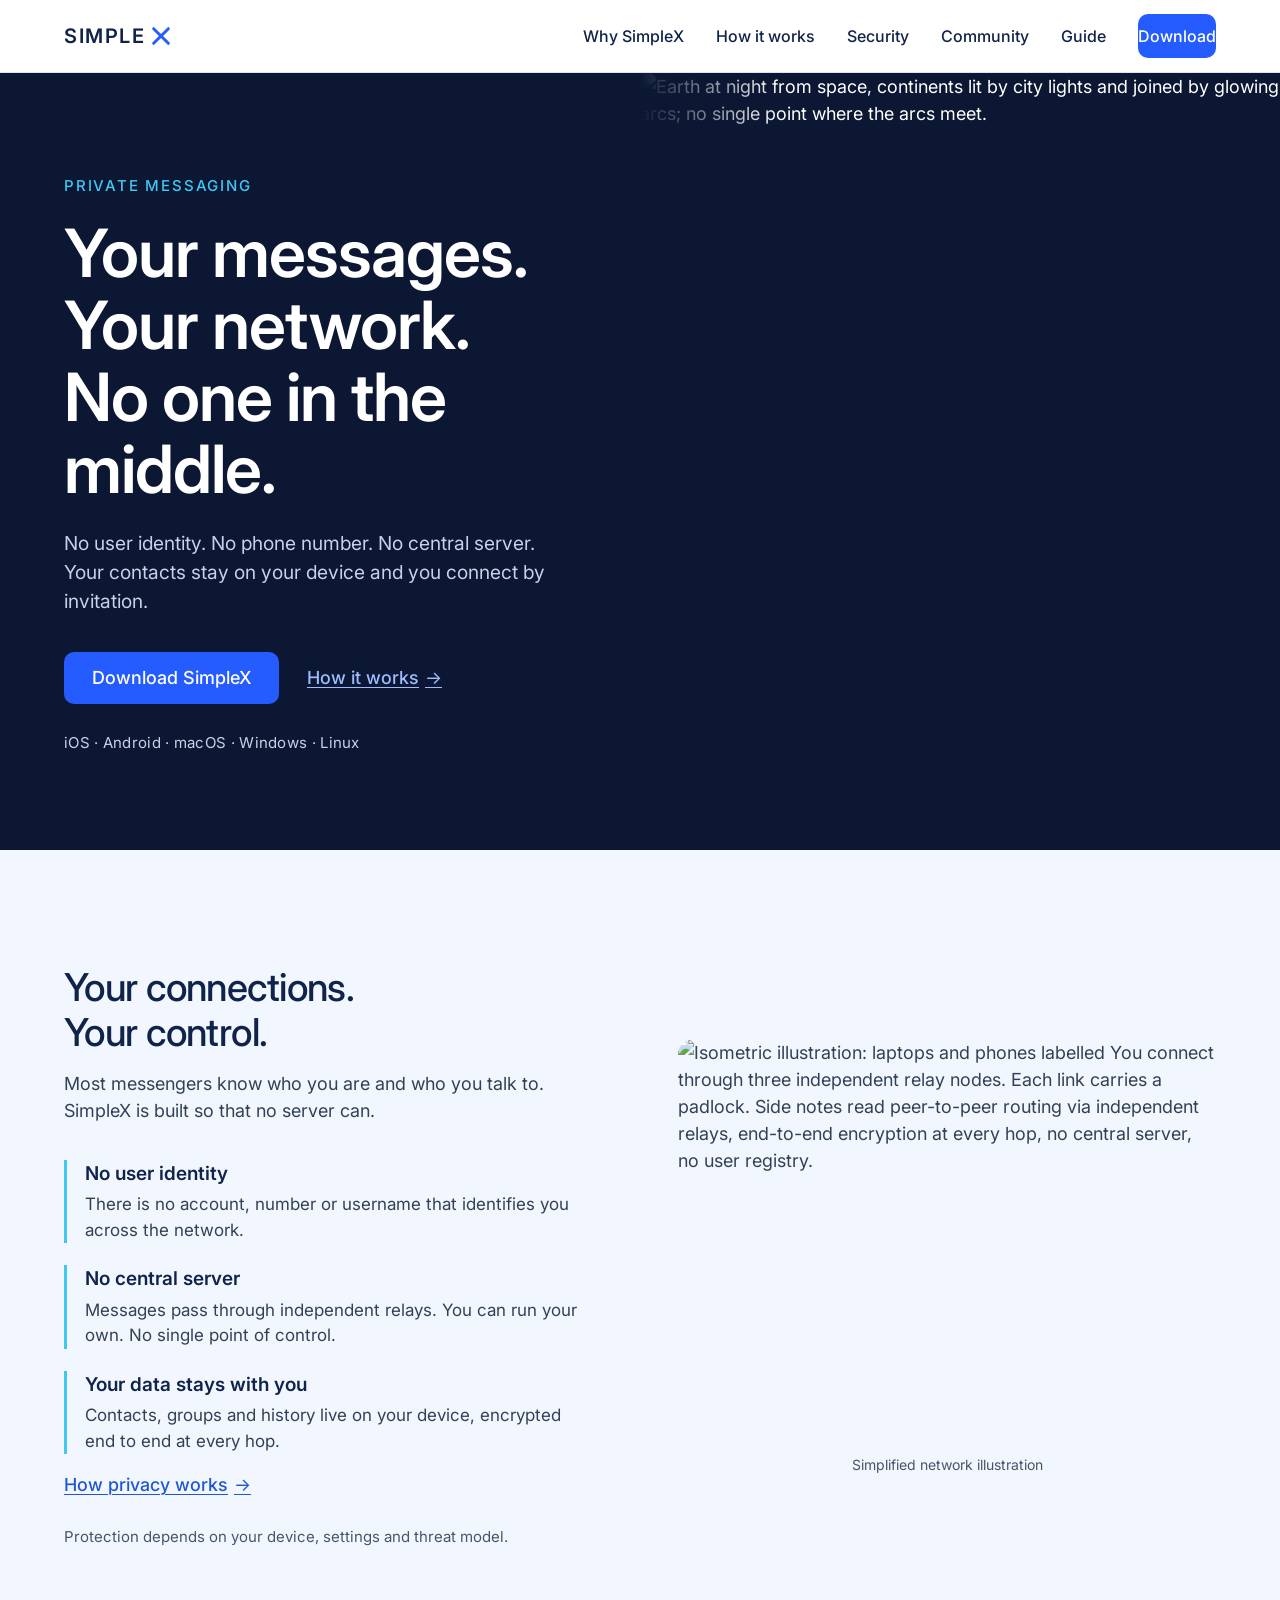
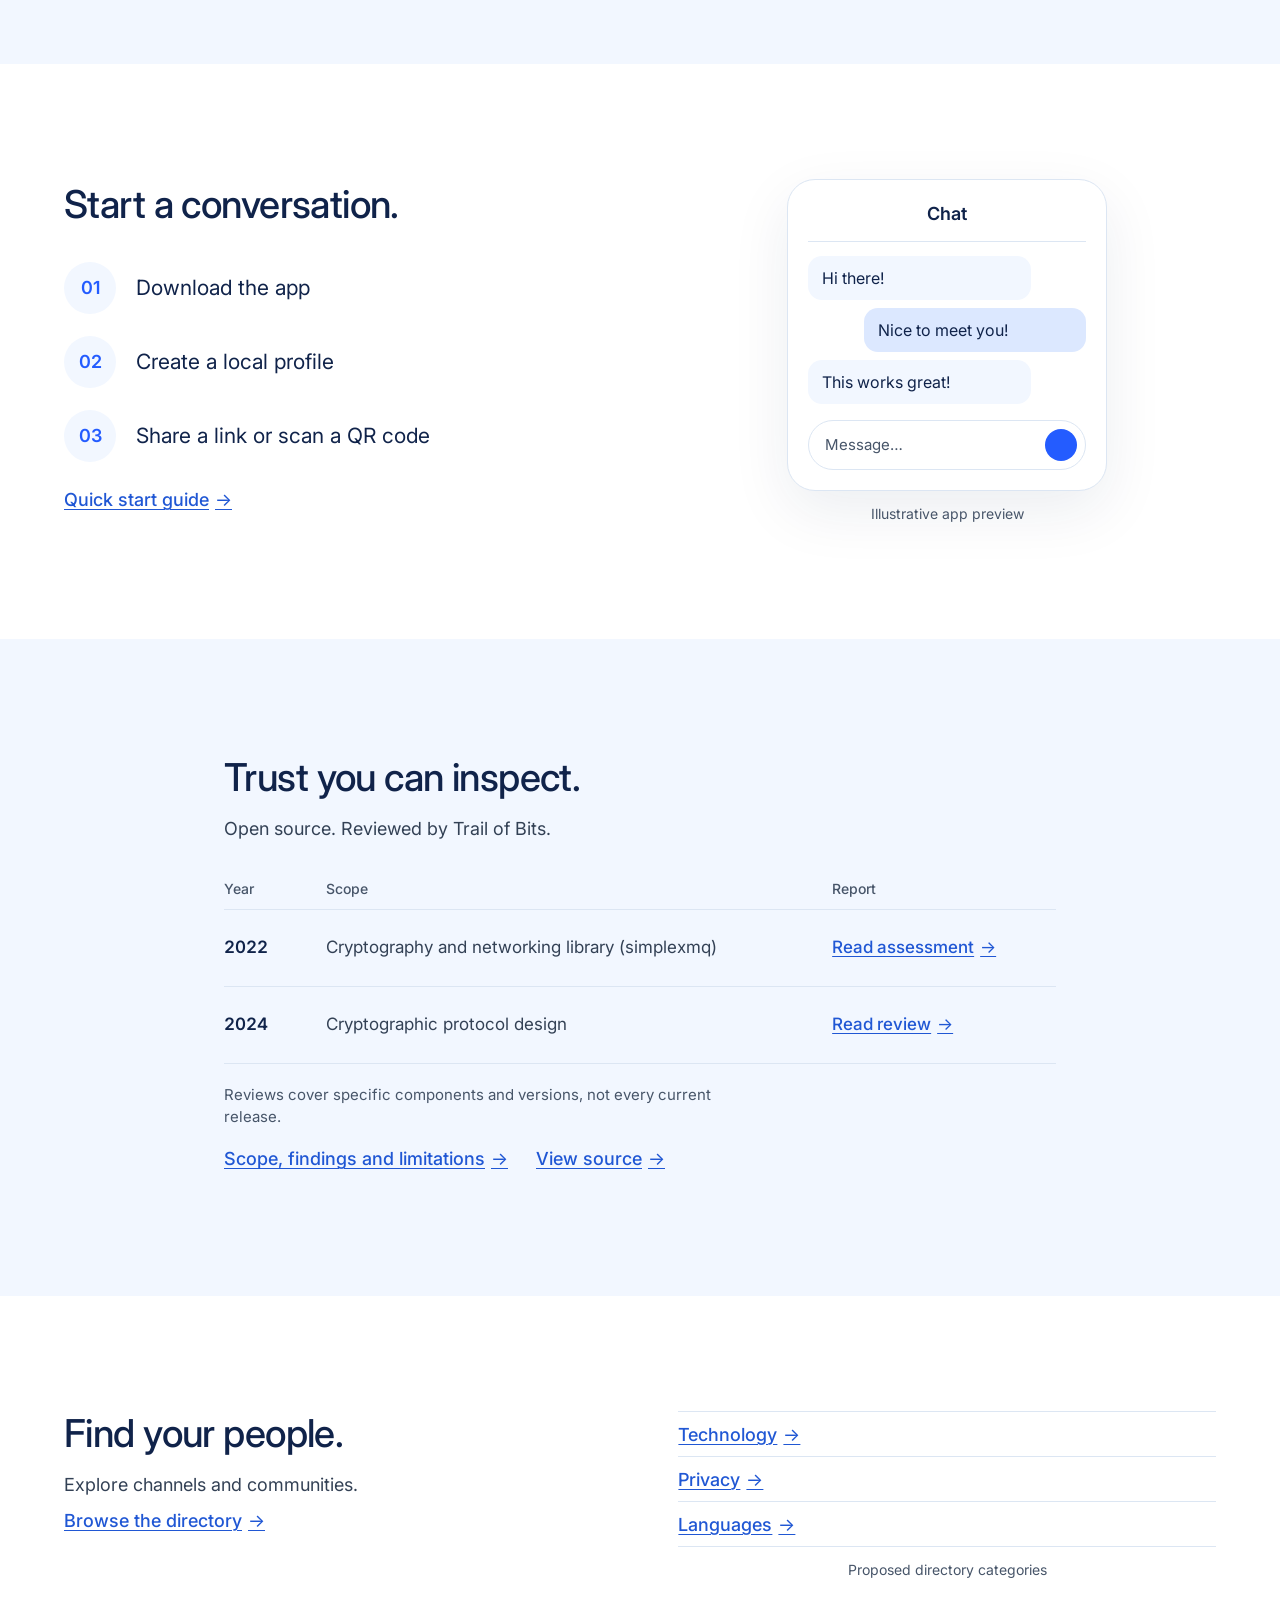
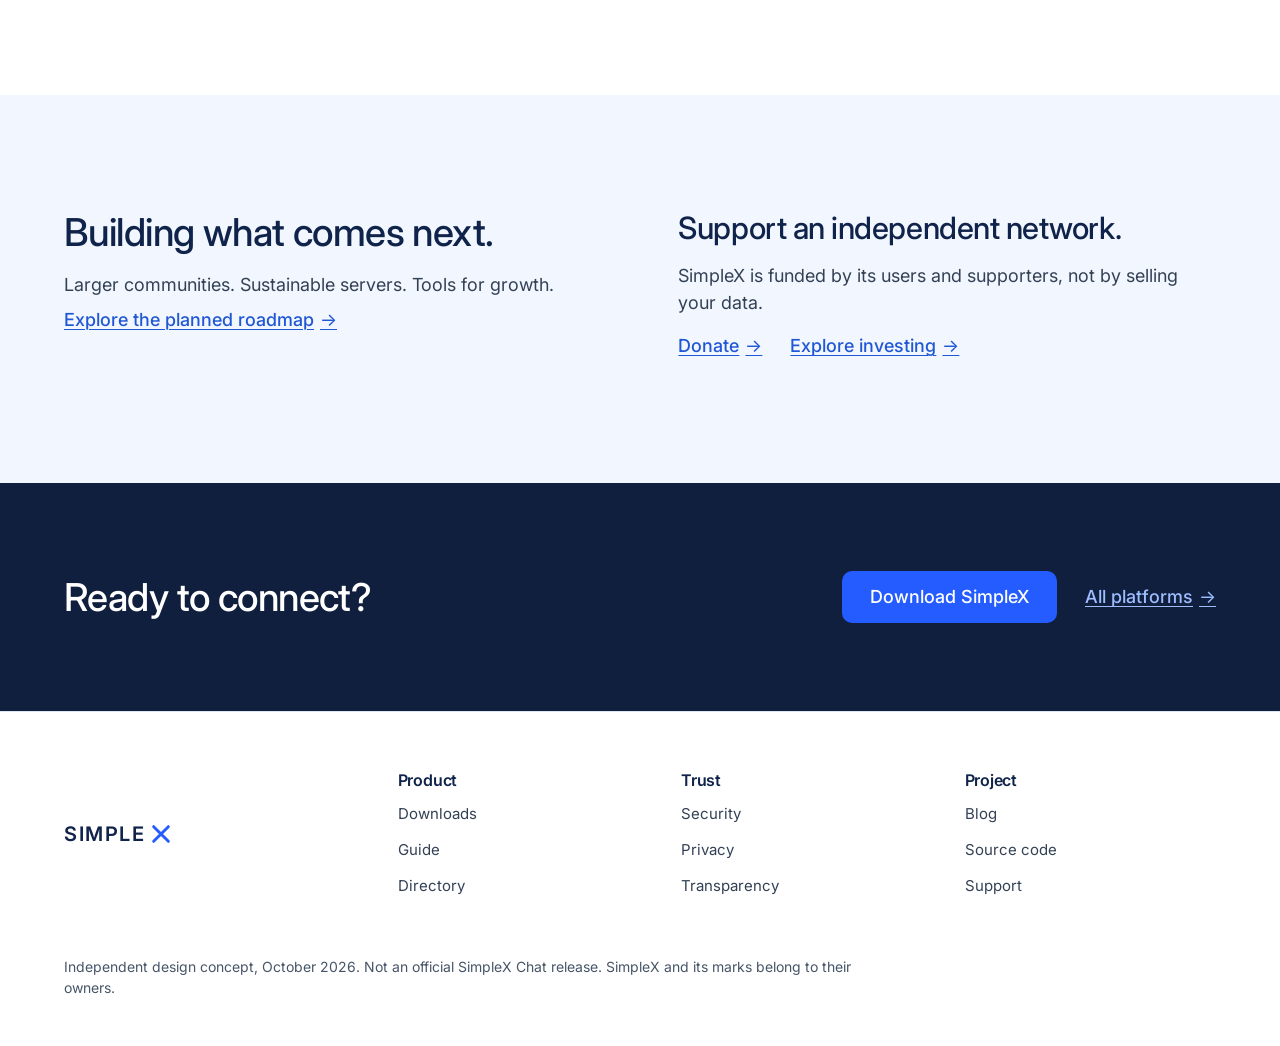
==== index.html @ ef960fc4 "Add coded homepage v1 with sovereignty hero and audit Co-Authored-By: Claude Fable 5.1 <noreply@anth" ====
<!doctype html>
<html lang="en">
<head>
<meta charset="utf-8">
<meta name="viewport" content="width=device-width, initial-scale=1">
<title>SimpleX Chat — private messaging with no user identity and no central server</title>
<meta name="description" content="Private messaging with no user identity, no phone number and no central server. Your contacts stay on your device. Connect by invitation. Design concept, not the official site.">
<link rel="preload" as="image" href="assets/globe-network.webp" media="(min-width: 760px)">
<link rel="preconnect" href="https://fonts.googleapis.com">
<link rel="preconnect" href="https://fonts.gstatic.com" crossorigin>
<link href="https://fonts.googleapis.com/css2?family=Inter:wght@400;500;600&display=swap" rel="stylesheet">
<link rel="stylesheet" href="styles.css">
</head>
<body>
<a class="skip" href="#main">Skip to content</a>

<header class="site-header">
  <div class="wrap bar">
    <a class="brand" href="#top" aria-label="SimpleX Chat home">
      <span class="brand-word">SIMPLE</span><svg class="brand-x" viewBox="0 0 24 24" aria-hidden="true"><path d="M4 4l16 16M20 4L4 20" stroke="currentColor" stroke-width="3.2" stroke-linecap="round"/></svg>
    </a>
    <button class="menu-btn" id="menu-btn" aria-expanded="false" aria-controls="site-nav">Menu</button>
    <nav class="site-nav" id="site-nav" aria-label="Primary">
      <a href="#sovereign">Why SimpleX</a>
      <a href="#start">How it works</a>
      <a href="#trust">Security</a>
      <a href="#people">Community</a>
      <a href="https://simplex.chat/docs/guide/readme.html">Guide</a>
      <a class="btn btn-primary btn-sm" href="https://simplex.chat/downloads/">Download</a>
    </nav>
  </div>
</header>

<main id="main">

<!-- HERO: dark band. Copy sits on a solid navy surface; the globe image never runs under text. -->
<section class="hero" id="top" aria-labelledby="hero-h">
  <div class="hero-grid">
    <div class="hero-copy">
      <p class="eyebrow">Private messaging</p>
      <h1 id="hero-h">Your messages.<br>Your network.<br>No one in the middle.</h1>
      <p class="lede">No user identity. No phone number. No central server. Your contacts stay on your device and you connect by invitation.</p>
      <div class="actions">
        <a class="btn btn-primary" href="https://simplex.chat/downloads/">Download SimpleX</a>
        <a class="link-arrow on-dark" href="#start">How it works</a>
      </div>
      <p class="platforms">iOS · Android · macOS · Windows · Linux</p>
    </div>
    <figure class="hero-art">
      <picture>
        <source media="(max-width: 759px)" srcset="assets/globe-network-mobile.webp" type="image/webp">
        <source srcset="assets/globe-network.webp" type="image/webp">
        <img src="assets/globe-network.jpg" width="1440" height="800" alt="Earth at night from space, continents lit by city lights and joined by glowing arcs; no single point where the arcs meet." fetchpriority="high">
      </picture>
    </figure>
  </div>
</section>

<!-- SOVEREIGNTY: the difference, in three claims, beside the network illustration. -->
<section class="band ice" id="sovereign" aria-labelledby="sov-h">
  <div class="wrap two-col">
    <div class="col-text">
      <h2 id="sov-h">Your connections.<br>Your control.</h2>
      <p class="sub">Most messengers know who you are and who you talk to. SimpleX is built so that no server can.</p>
      <dl class="pillars">
        <div>
          <dt>No user identity</dt>
          <dd>There is no account, number or username that identifies you across the network.</dd>
        </div>
        <div>
          <dt>No central server</dt>
          <dd>Messages pass through independent relays. You can run your own. No single point of control.</dd>
        </div>
        <div>
          <dt>Your data stays with you</dt>
          <dd>Contacts, groups and history live on your device, encrypted end to end at every hop.</dd>
        </div>
      </dl>
      <a class="link-arrow" href="https://simplex.chat/docs/protocol/overview-tjr.html">How privacy works</a>
      <p class="qualify">Protection depends on your device, settings and threat model.</p>
    </div>
    <figure class="col-art">
      <picture>
        <source srcset="assets/sovereign-network.webp" type="image/webp">
        <img src="assets/sovereign-network.jpg" width="1280" height="960" loading="lazy" alt="Isometric illustration: laptops and phones labelled You connect through three independent relay nodes. Each link carries a padlock. Side notes read peer-to-peer routing via independent relays, end-to-end encryption at every hop, no central server, no user registry.">
      </picture>
      <figcaption>Simplified network illustration</figcaption>
    </figure>
  </div>
</section>

<!-- START -->
<section class="band" id="start" aria-labelledby="start-h">
  <div class="wrap two-col">
    <div class="col-text">
      <h2 id="start-h">Start a conversation.</h2>
      <ol class="steps">
        <li><span class="num" aria-hidden="true">01</span><span>Download the app</span></li>
        <li><span class="num" aria-hidden="true">02</span><span>Create a local profile</span></li>
        <li><span class="num" aria-hidden="true">03</span><span>Share a link or scan a QR code</span></li>
      </ol>
      <a class="link-arrow" href="https://simplex.chat/docs/guide/readme.html#connect-to-friends">Quick start guide</a>
    </div>
    <div class="col-art">
      <div class="chat-preview" role="img" aria-label="Illustrative chat preview: two short messages and a reply field.">
        <div class="chat-top"><span>Chat</span></div>
        <div class="bubble in">Hi there!</div>
        <div class="bubble out">Nice to meet you!</div>
        <div class="bubble in">This works great!</div>
        <div class="chat-field"><span>Message…</span><span class="send" aria-hidden="true"></span></div>
      </div>
      <p class="caption">Illustrative app preview</p>
    </div>
  </div>
</section>

<!-- TRUST -->
<section class="band ice" id="trust" aria-labelledby="trust-h">
  <div class="wrap narrow">
    <h2 id="trust-h">Trust you can inspect.</h2>
    <p class="sub">Open source. Reviewed by Trail of Bits.</p>
    <table class="reports">
      <caption class="visually-hidden">Independent security reviews</caption>
      <thead><tr><th scope="col">Year</th><th scope="col">Scope</th><th scope="col">Report</th></tr></thead>
      <tbody>
        <tr><td class="year">2022</td><td>Cryptography and networking library (simplexmq)</td><td><a class="link-arrow" href="https://simplex.chat/blog/20221108-simplex-chat-v4.2-security-audit-new-website.html">Read assessment</a></td></tr>
        <tr><td class="year">2024</td><td>Cryptographic protocol design</td><td><a class="link-arrow" href="https://simplex.chat/blog/20241014-simplex-network-v6-1-security-review-better-calls-user-experience.html">Read review</a></td></tr>
      </tbody>
    </table>
    <p class="qualify">Reviews cover specific components and versions, not every current release.</p>
    <p class="links-row"><a class="link-arrow" href="https://simplex.chat/security/">Scope, findings and limitations</a><a class="link-arrow" href="https://github.com/simplex-chat/simplex-chat">View source</a></p>
  </div>
</section>

<!-- PEOPLE -->
<section class="band" id="people" aria-labelledby="people-h">
  <div class="wrap two-col align-top">
    <div class="col-text">
      <h2 id="people-h">Find your people.</h2>
      <p class="sub">Explore channels and communities.</p>
      <a class="link-arrow" href="https://simplex.chat/docs/directory.html">Browse the directory</a>
    </div>
    <div class="col-art">
      <ul class="dir-list">
        <li><a class="link-arrow" href="https://simplex.chat/docs/directory.html">Technology</a></li>
        <li><a class="link-arrow" href="https://simplex.chat/docs/directory.html">Privacy</a></li>
        <li><a class="link-arrow" href="https://simplex.chat/docs/directory.html">Languages</a></li>
      </ul>
      <p class="caption">Proposed directory categories</p>
    </div>
  </div>
</section>

<!-- PROJECT: roadmap and support in one section (audit D02) -->
<section class="band ice" id="project" aria-labelledby="project-h">
  <div class="wrap two-col align-top">
    <div class="col-text">
      <h2 id="project-h">Building what comes next.</h2>
      <p class="sub">Larger communities. Sustainable servers. Tools for growth.</p>
      <a class="link-arrow" href="https://github.com/simplex-chat/simplex-chat#roadmap">Explore the planned roadmap</a>
    </div>
    <div class="col-text">
      <h2 class="h2-quiet">Support an independent network.</h2>
      <p class="sub">SimpleX is funded by its users and supporters, not by selling your data.</p>
      <p class="links-row"><a class="link-arrow" href="https://github.com/simplex-chat/simplex-chat#please-support-us-with-your-donations">Donate</a><a class="link-arrow" href="https://simplex.chat/#support">Explore investing</a></p>
    </div>
  </div>
</section>

<!-- FINAL CTA: heading, one action, All platforms (audit D06) -->
<section class="band final" aria-labelledby="final-h">
  <div class="wrap final-row">
    <h2 id="final-h">Ready to connect?</h2>
    <div class="actions">
      <a class="btn btn-primary" href="https://simplex.chat/downloads/">Download SimpleX</a>
      <a class="link-arrow" href="https://simplex.chat/downloads/">All platforms</a>
    </div>
  </div>
</section>

</main>

<footer class="site-footer">
  <div class="wrap foot-grid">
    <a class="brand" href="#top" aria-label="SimpleX Chat home"><span class="brand-word">SIMPLE</span><svg class="brand-x" viewBox="0 0 24 24" aria-hidden="true"><path d="M4 4l16 16M20 4L4 20" stroke="currentColor" stroke-width="3.2" stroke-linecap="round"/></svg></a>
    <nav aria-label="Product"><h3>Product</h3><a href="https://simplex.chat/downloads/">Downloads</a><a href="https://simplex.chat/docs/guide/readme.html">Guide</a><a href="https://simplex.chat/docs/directory.html">Directory</a></nav>
    <nav aria-label="Trust"><h3>Trust</h3><a href="https://simplex.chat/security/">Security</a><a href="https://simplex.chat/privacy/">Privacy</a><a href="https://simplex.chat/transparency/">Transparency</a></nav>
    <nav aria-label="Project"><h3>Project</h3><a href="https://simplex.chat/blog/">Blog</a><a href="https://github.com/simplex-chat/simplex-chat">Source code</a><a href="https://github.com/simplex-chat/simplex-chat#please-support-us-with-your-donations">Support</a></nav>
    <p class="legal">Independent design concept, October 2026. Not an official SimpleX Chat release. SimpleX and its marks belong to their owners.</p>
  </div>
</footer>

<script>
(function(){
  var btn=document.getElementById('menu-btn'),nav=document.getElementById('site-nav');
  function set(open){btn.setAttribute('aria-expanded',open);nav.classList.toggle('open',open);if(open){var f=nav.querySelector('a');f&&f.focus();}}
  btn.addEventListener('click',function(){set(btn.getAttribute('aria-expanded')!=='true');});
  document.addEventListener('keydown',function(e){if(e.key==='Escape'&&btn.getAttribute('aria-expanded')==='true'){set(false);btn.focus();}});
  nav.addEventListener('click',function(e){if(e.target.tagName==='A'&&nav.classList.contains('open'))set(false);});
})();
</script>
</body>
</html>
---- styles.css ----
/* SimpleX homepage concept — coded v1. Colour roles from design-specification.md. */
:root{
  --ink:#10234A; --body:#334155; --muted:#475569;
  --action:#245CFF; --action-hover:#1B4AD6; --link:#2057D4; --cyan:#40C8F4;
  --white:#FFFFFF; --ice:#F2F7FF; --divider:#DCE6F3;
  --navy:#0B1733; --navy-2:#111F3F; --on-navy:#FFFFFF; --on-navy-soft:#C7D3EA; --link-dark:#9DBDFF;
  --wrap:1200px; --gutter:clamp(24px,5vw,80px);
  --font:"Inter",system-ui,-apple-system,"Segoe UI",Roboto,sans-serif;
}
*{box-sizing:border-box}
html{scroll-behavior:smooth}
@media (prefers-reduced-motion:reduce){html{scroll-behavior:auto}*{transition:none!important}}
body{margin:0;font-family:var(--font);color:var(--body);background:var(--white);font-size:18px;line-height:1.5;-webkit-font-smoothing:antialiased}
img{display:block;max-width:100%;height:auto}
h1,h2,h3{color:var(--ink);margin:0;letter-spacing:-0.015em}
h1{font-size:clamp(40px,5.2vw,72px);font-weight:600;line-height:1.08}
h2{font-size:clamp(28px,3vw,40px);font-weight:500;line-height:1.15}
h3{font-size:16px;font-weight:600}
p{margin:0}
a{color:var(--link);text-decoration:underline;text-underline-offset:.18em;text-decoration-thickness:1px}
a:hover{text-decoration-thickness:2px}
:focus-visible{outline:3px solid var(--cyan);outline-offset:3px;border-radius:4px}
.visually-hidden{position:absolute;width:1px;height:1px;overflow:hidden;clip:rect(0 0 0 0);white-space:nowrap}
.skip{position:absolute;left:-999px;top:8px;background:var(--ink);color:#fff;padding:10px 14px;z-index:100}
.skip:focus{left:8px}
.wrap{max-width:calc(var(--wrap) + 2*var(--gutter));margin:0 auto;padding-left:var(--gutter);padding-right:var(--gutter)}

/* Header */
.site-header{background:var(--white);border-bottom:1px solid var(--divider);position:relative;z-index:10}
.bar{display:flex;align-items:center;justify-content:space-between;min-height:72px;gap:24px}
.brand{display:inline-flex;align-items:center;gap:4px;color:var(--ink);text-decoration:none;font-weight:600;letter-spacing:.08em;font-size:20px}
.brand-x{width:22px;height:22px;color:var(--action)}
.site-nav{display:flex;align-items:center;gap:32px}
.site-nav a{color:var(--ink);text-decoration:none;font-weight:500;font-size:16px;padding:8px 0;min-height:44px;display:inline-flex;align-items:center}
.site-nav a:hover{color:var(--link)}
.menu-btn{display:none;font:inherit;font-weight:500;background:none;border:1px solid var(--divider);border-radius:8px;padding:10px 16px;min-height:44px;color:var(--ink);cursor:pointer}
.menu-btn[aria-expanded="true"]{background:var(--ice)}

/* Buttons */
.btn{display:inline-flex;align-items:center;justify-content:center;min-height:52px;padding:0 28px;border-radius:10px;font-weight:500;text-decoration:none;font-size:18px;transition:background .15s}
.btn-primary{background:var(--action);color:#fff}
.btn-primary:hover{background:var(--action-hover)}
.btn-primary:active{background:#163EB8}
.btn-sm{min-height:44px;padding:0 20px;font-size:16px}
.site-nav .btn-primary{color:#fff}
.site-nav .btn-primary:hover{color:#fff}
.link-arrow{font-weight:500;display:inline-flex;align-items:center;gap:6px;min-height:44px}
.link-arrow::after{content:"→";font-weight:400}
.link-arrow.on-dark{color:var(--link-dark)}
.actions{display:flex;align-items:center;gap:28px;flex-wrap:wrap}

/* Hero */
.hero{background:var(--navy);color:var(--on-navy)}
.hero-grid{display:grid;grid-template-columns:minmax(0,1fr) minmax(0,1fr);min-height:min(640px,80vh)}
.hero-copy{padding:clamp(56px,8vw,112px) var(--gutter) clamp(56px,8vw,96px);max-width:calc(var(--wrap)/2 + var(--gutter));margin-left:auto;width:100%;display:flex;flex-direction:column;justify-content:center}
.hero h1{color:#fff}
.eyebrow{color:var(--cyan);font-weight:500;font-size:15px;letter-spacing:.12em;text-transform:uppercase;margin-bottom:20px}
.lede{color:var(--on-navy-soft);font-size:clamp(18px,1.5vw,21px);max-width:34em;margin:24px 0 36px}
.platforms{color:var(--on-navy-soft);font-size:15px;margin-top:28px;letter-spacing:.02em}
.hero-art{margin:0;position:relative;overflow:hidden}
.hero-art img{width:100%;height:100%;object-fit:cover;object-position:60% 50%}
.hero-art::before{content:"";position:absolute;inset:0;background:linear-gradient(90deg,var(--navy) 0,rgba(11,23,51,0) 22%);pointer-events:none}

/* Bands */
.band{padding:clamp(72px,9vw,120px) 0}
.ice{background:var(--ice)}
.two-col{display:grid;grid-template-columns:minmax(0,1fr) minmax(0,1fr);gap:clamp(40px,6vw,96px);align-items:center}
.two-col.align-top{align-items:start}
.narrow{max-width:960px}
.sub{font-size:clamp(18px,1.4vw,21px);color:var(--body);margin-top:16px;max-width:32em}
.qualify{color:var(--muted);font-size:15px;margin-top:20px;max-width:36em}
.caption,figcaption{color:var(--muted);font-size:14px;margin-top:12px;text-align:center}
.col-art{margin:0}
.col-art img{border-radius:16px}
.links-row{display:flex;gap:28px;flex-wrap:wrap;margin-top:8px}

/* Pillars */
.pillars{margin:36px 0 8px;display:grid;gap:22px}
.pillars>div{padding-left:18px;border-left:3px solid var(--cyan)}
.pillars dt{font-weight:600;color:var(--ink);font-size:19px}
.pillars dd{margin:4px 0 0;color:var(--body);font-size:17px;max-width:30em}

/* Steps */
.steps{list-style:none;padding:0;margin:36px 0 16px;display:grid;gap:22px}
.steps li{display:flex;align-items:center;gap:20px;font-size:21px;color:var(--ink)}
.num{display:inline-flex;align-items:center;justify-content:center;width:52px;height:52px;border-radius:50%;background:var(--ice);color:var(--action);font-weight:600;font-size:18px;flex:none}
#start .steps li .num{background:var(--ice)}

/* Chat preview */
.chat-preview{background:var(--white);border:1px solid var(--divider);border-radius:28px;padding:20px;max-width:320px;margin:0 auto;box-shadow:0 20px 60px rgba(16,35,74,.08)}
.chat-top{font-weight:600;color:var(--ink);text-align:center;padding-bottom:14px;border-bottom:1px solid var(--divider);margin-bottom:14px}
.bubble{padding:10px 14px;border-radius:14px;font-size:16px;margin:8px 0;max-width:80%}
.bubble.in{background:var(--ice);color:var(--ink)}
.bubble.out{background:#DCE8FF;color:var(--ink);margin-left:auto}
.chat-field{display:flex;align-items:center;justify-content:space-between;border:1px solid var(--divider);border-radius:999px;padding:8px 8px 8px 16px;margin-top:16px;color:var(--muted);font-size:15px}
.send{width:32px;height:32px;border-radius:50%;background:var(--action)}

/* Reports */
.reports{width:100%;border-collapse:collapse;margin-top:36px;font-size:17px}
.reports th{text-align:left;font-weight:500;color:var(--muted);font-size:14px;padding:0 16px 10px 0;border-bottom:1px solid var(--divider)}
.reports td{padding:16px 16px 16px 0;border-bottom:1px solid var(--divider);vertical-align:middle}
.reports .year{font-weight:600;color:var(--ink);font-variant-numeric:tabular-nums;width:6em}

/* Directory */
.dir-list{list-style:none;margin:0;padding:0;border-top:1px solid var(--divider)}
.dir-list li{border-bottom:1px solid var(--divider)}
.dir-list a{padding:8px 0;width:100%}

/* Project */
.h2-quiet{font-size:clamp(24px,2.4vw,32px)}

/* Final */
.final{background:var(--navy-2);padding:clamp(56px,7vw,88px) 0}
.final h2{color:#fff}
.final-row{display:flex;align-items:center;justify-content:space-between;gap:32px;flex-wrap:wrap}
.final .link-arrow{color:var(--link-dark)}

/* Footer */
.site-footer{border-top:1px solid var(--divider);padding:56px 0 48px;font-size:15px}
.foot-grid{display:grid;grid-template-columns:1.2fr 1fr 1fr 1fr;gap:32px}
.foot-grid nav{display:grid;gap:8px;align-content:start}
.foot-grid nav a{color:var(--body);text-decoration:none;min-height:28px;display:inline-flex;align-items:center}
.foot-grid nav a:hover{color:var(--link);text-decoration:underline}
.legal{grid-column:1/-1;color:var(--muted);font-size:14px;margin-top:24px;max-width:60em}

/* Tablet / mobile */
@media (max-width:959px){
  .foot-grid{grid-template-columns:1fr 1fr}
  .foot-grid .brand{grid-column:1/-1}
}
@media (max-width:759px){
  .menu-btn{display:inline-flex;align-items:center}
  .site-nav{display:none;position:absolute;left:0;right:0;top:100%;background:var(--white);border-bottom:1px solid var(--divider);flex-direction:column;align-items:stretch;gap:0;padding:8px var(--gutter) 16px}
  .site-nav.open{display:flex}
  .site-nav a{min-height:48px;border-bottom:1px solid var(--divider)}
  .site-nav .btn{margin-top:12px;border-bottom:0}
  .hero-grid{grid-template-columns:1fr;min-height:0}
  .hero-art{order:-1;aspect-ratio:16/10}
  .hero-art::before{background:linear-gradient(180deg,rgba(11,23,51,0) 70%,var(--navy) 100%)}
  .hero-copy{max-width:none;padding-top:40px}
  .two-col{grid-template-columns:1fr}
  .steps li{font-size:19px}
  .reports{font-size:16px}
  .reports th:first-child,.reports td.year{width:4.5em}
  .foot-grid{grid-template-columns:1fr}
}
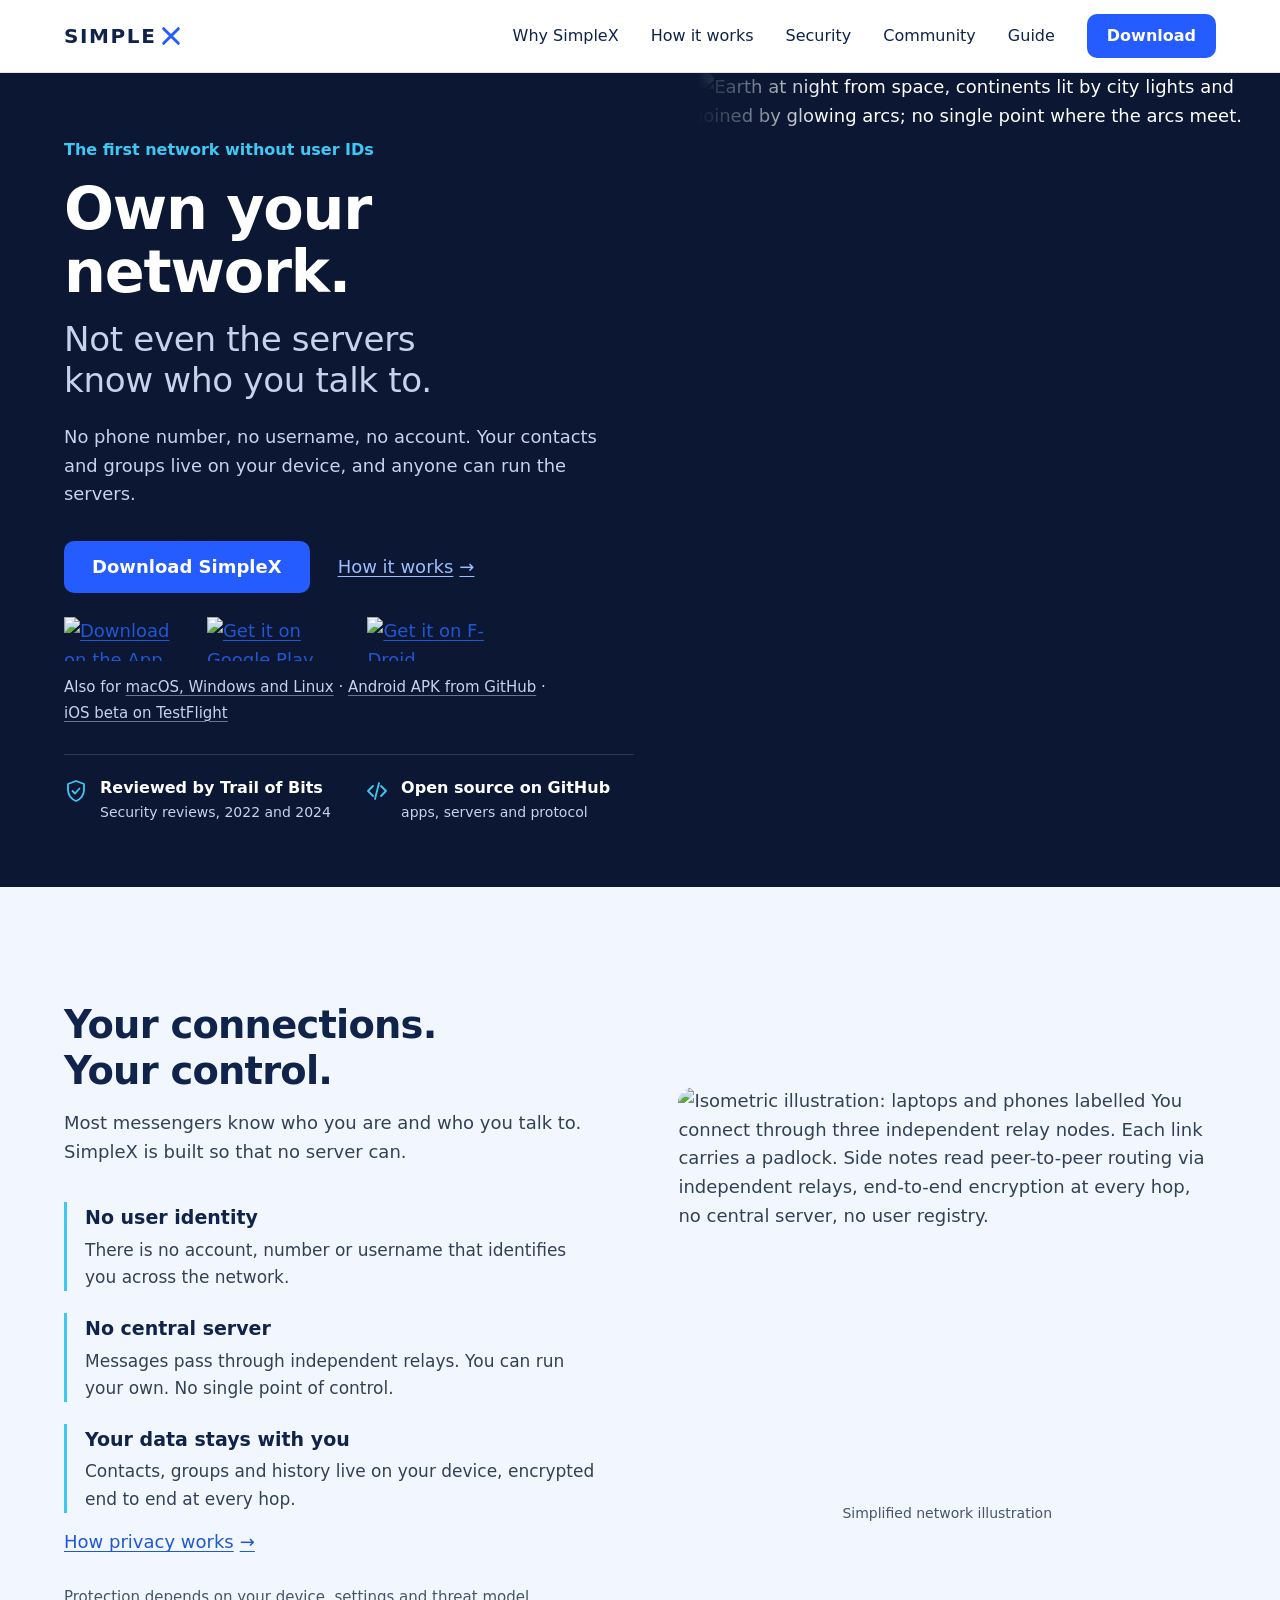
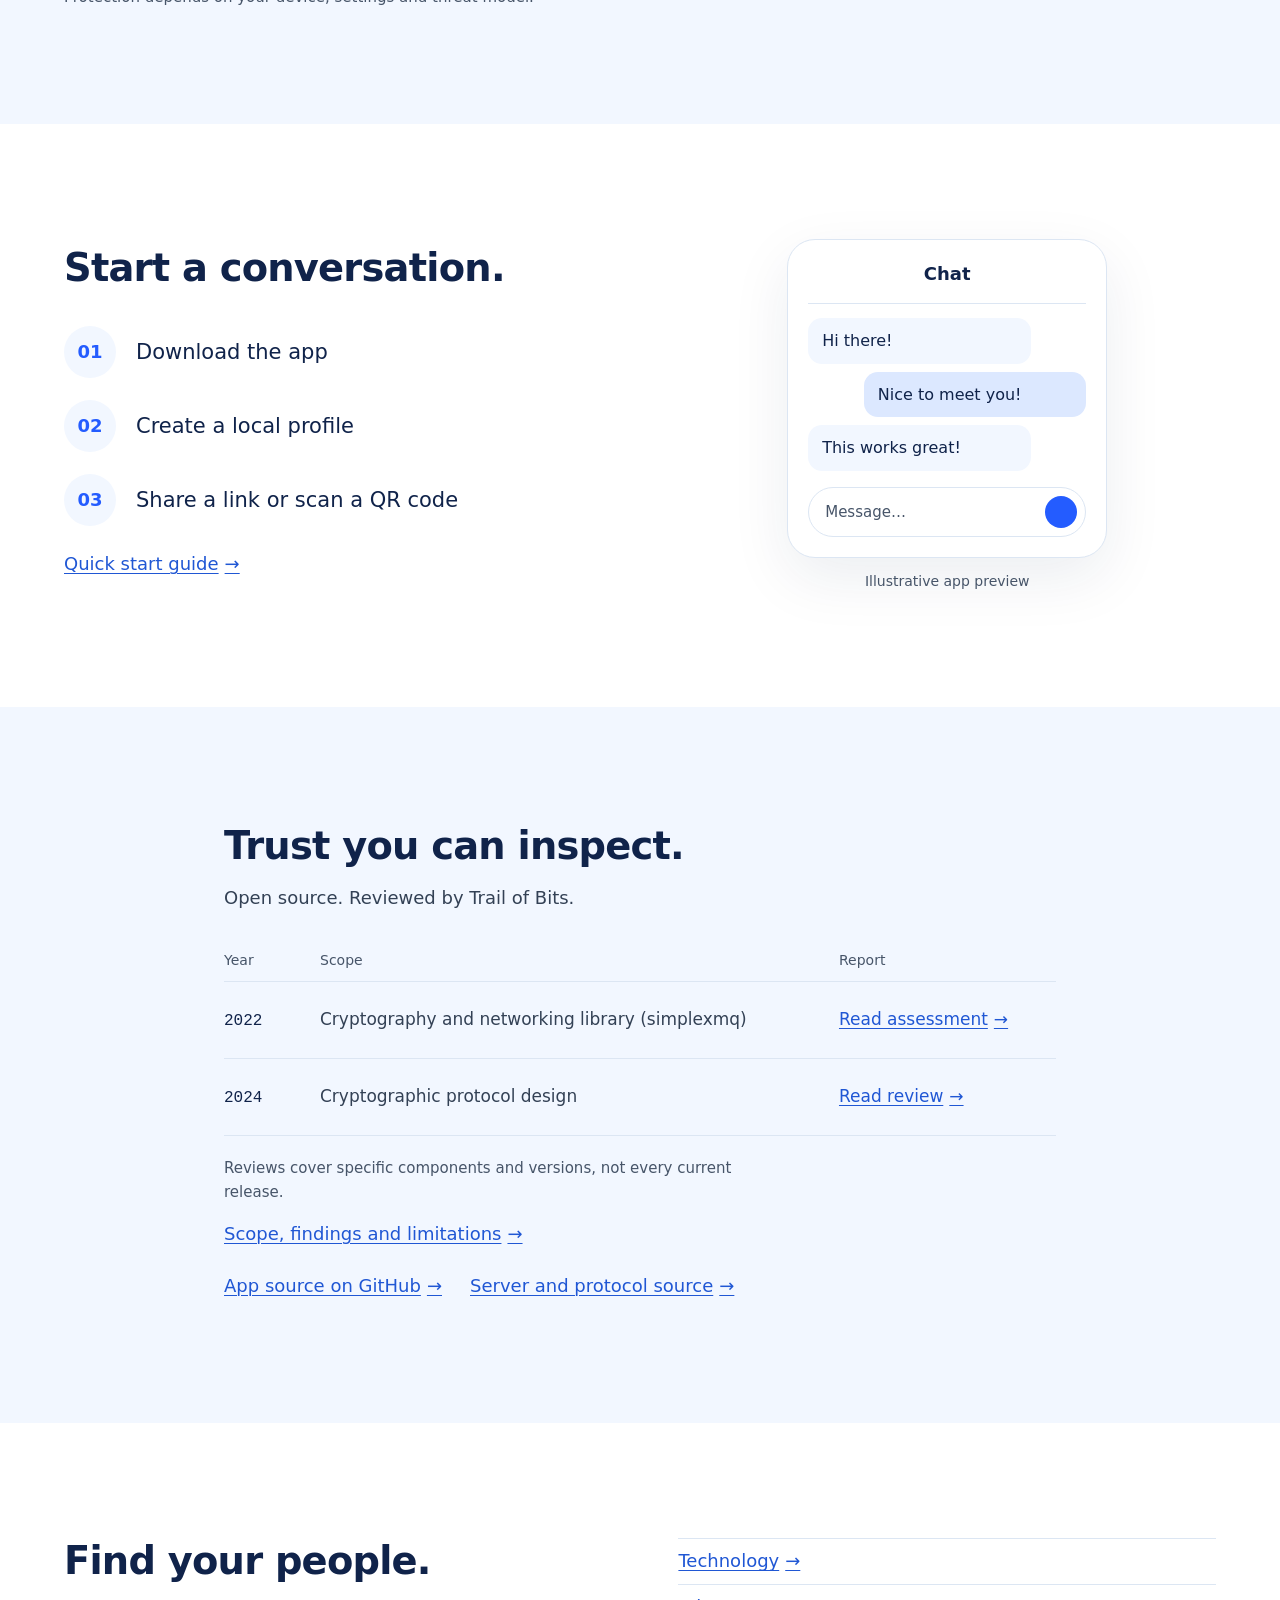
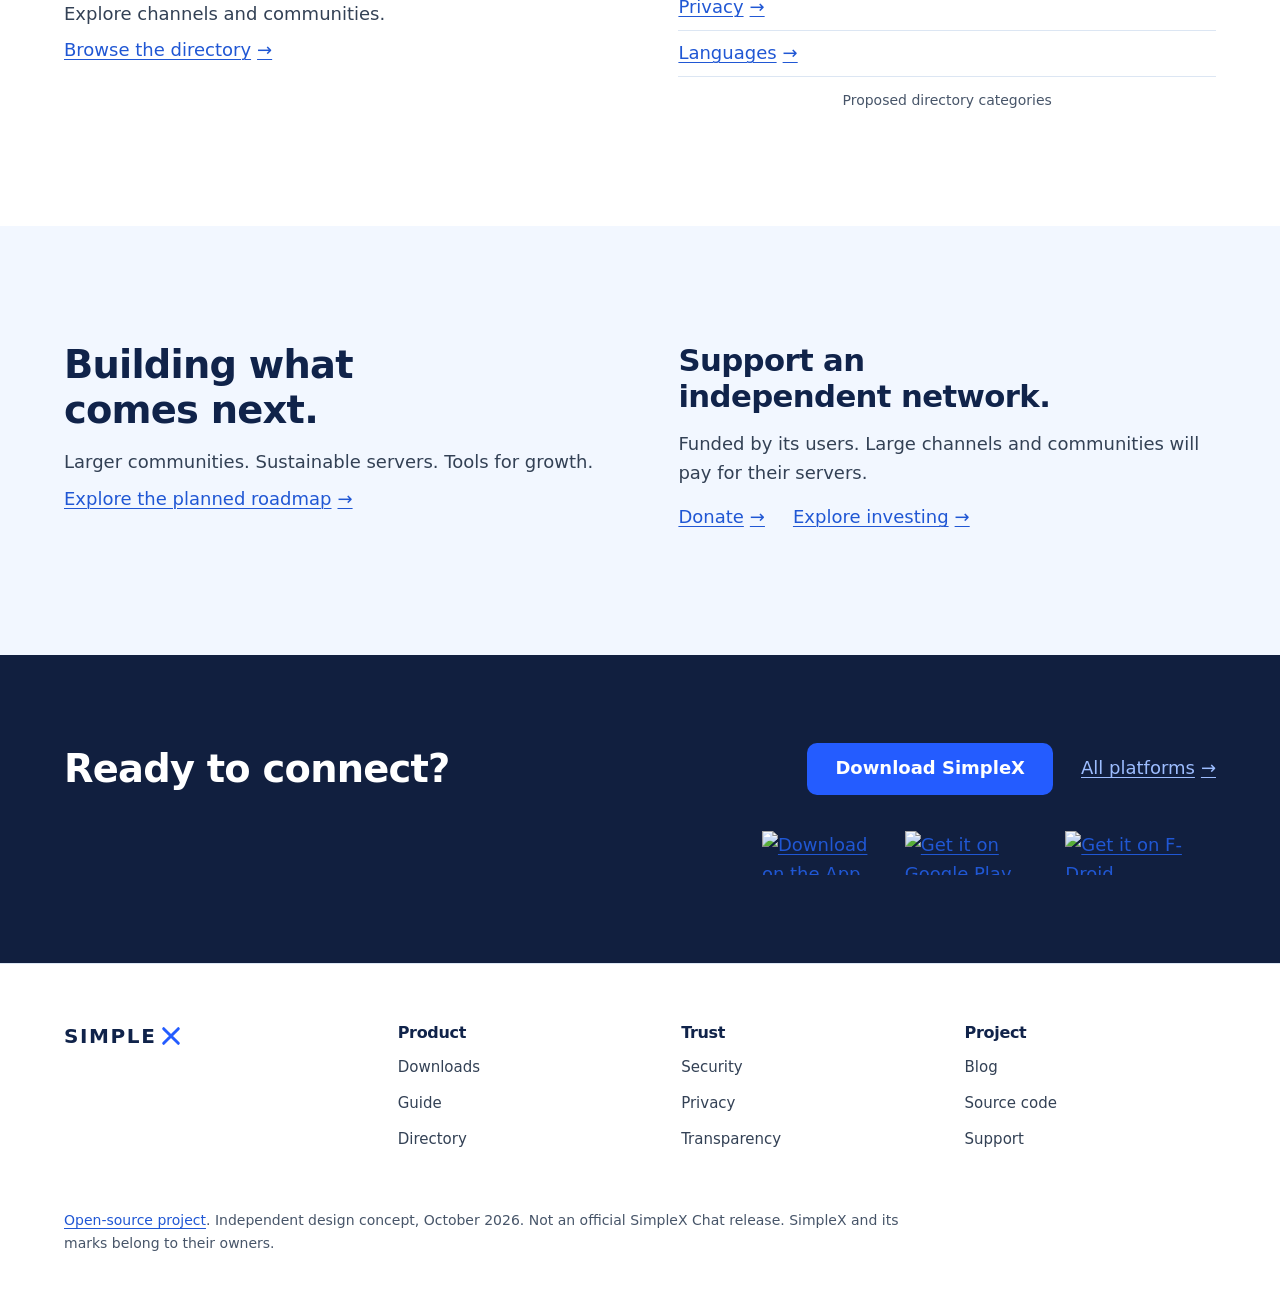
==== commit dfadc557: "Hero v2: honest headline, store badges, Trail of Bits and GitHub proof; self-hosted Manrope Co-Autho" ====
--- a/index.html
+++ b/index.html
@@ -6,9 +6,7 @@
 <title>SimpleX Chat — private messaging with no user identity and no central server</title>
 <meta name="description" content="Private messaging with no user identity, no phone number and no central server. Your contacts stay on your device. Connect by invitation. Design concept, not the official site.">
 <link rel="preload" as="image" href="assets/globe-network.webp" media="(min-width: 760px)">
-<link rel="preconnect" href="https://fonts.googleapis.com">
-<link rel="preconnect" href="https://fonts.gstatic.com" crossorigin>
-<link href="https://fonts.googleapis.com/css2?family=Inter:wght@400;500;600&display=swap" rel="stylesheet">
+<link rel="preload" href="assets/fonts/manrope-latin-wght-normal.woff2" as="font" type="font/woff2" crossorigin>
 <link rel="stylesheet" href="styles.css">
 </head>
 <body>
@@ -37,14 +35,29 @@
 <section class="hero" id="top" aria-labelledby="hero-h">
   <div class="hero-grid">
     <div class="hero-copy">
-      <p class="eyebrow">Private messaging</p>
-      <h1 id="hero-h">Your messages.<br>Your network.<br>No one in the middle.</h1>
-      <p class="lede">No user identity. No phone number. No central server. Your contacts stay on your device and you connect by invitation.</p>
+      <p class="eyebrow">The first network without user IDs</p>
+      <h1 id="hero-h">Own your network.<span class="h1-sub">Not even the servers know who you talk to.</span></h1>
+      <p class="lede">No phone number, no username, no account. Your contacts and groups live on your device, and anyone can run the servers.</p>
       <div class="actions">
         <a class="btn btn-primary" href="https://simplex.chat/downloads/">Download SimpleX</a>
-        <a class="link-arrow on-dark" href="#start">How it works</a>
+        <a class="link-arrow on-dark" href="#sovereign">How it works</a>
       </div>
-      <p class="platforms">iOS · Android · macOS · Windows · Linux</p>
+      <ul class="badges" aria-label="Get the app">
+        <li><a href="https://apps.apple.com/us/app/simplex-chat/id1605771084"><img src="assets/badge-app-store.svg" width="119" height="40" alt="Download on the App Store"></a></li>
+        <li><a href="https://play.google.com/store/apps/details?id=chat.simplex.app"><img src="assets/badge-google-play.svg" width="135" height="40" alt="Get it on Google Play"></a></li>
+        <li><a href="https://simplex.chat/fdroid"><img src="assets/badge-f-droid.svg" width="137" height="40" alt="Get it on F-Droid"></a></li>
+      </ul>
+      <p class="platforms">Also for <a href="https://simplex.chat/downloads/">macOS, Windows and Linux</a> · <a href="https://github.com/simplex-chat/simplex-chat/releases/latest/download/simplex-aarch64.apk">Android APK from GitHub</a> · <a href="https://testflight.apple.com/join/DWuT2LQu">iOS beta on TestFlight</a></p>
+      <ul class="proof" aria-label="Why you can trust it">
+        <li>
+          <svg viewBox="0 0 24 24" aria-hidden="true"><path d="M12 2l8 3v6c0 5-3.4 9.4-8 11-4.6-1.6-8-6-8-11V5l8-3z" fill="none" stroke="currentColor" stroke-width="1.8" stroke-linejoin="round"/><path d="M8.5 12l2.5 2.5 4.5-5" fill="none" stroke="currentColor" stroke-width="1.8" stroke-linecap="round" stroke-linejoin="round"/></svg>
+          <a href="#trust"><span class="proof-k">Reviewed by Trail of Bits</span><span class="proof-v">Security reviews, 2022 and 2024</span></a>
+        </li>
+        <li>
+          <svg viewBox="0 0 24 24" aria-hidden="true"><path d="M8 7l-5 5 5 5M16 7l5 5-5 5M14 4l-4 16" fill="none" stroke="currentColor" stroke-width="1.8" stroke-linecap="round" stroke-linejoin="round"/></svg>
+          <a href="https://github.com/simplex-chat"><span class="proof-k">Open source on GitHub</span><span class="proof-v">apps, servers and protocol</span></a>
+        </li>
+      </ul>
     </div>
     <figure class="hero-art">
       <picture>
@@ -76,7 +89,7 @@
           <dd>Contacts, groups and history live on your device, encrypted end to end at every hop.</dd>
         </div>
       </dl>
-      <a class="link-arrow" href="https://simplex.chat/docs/protocol/overview-tjr.html">How privacy works</a>
+      <a class="link-arrow" href="https://github.com/simplex-chat/simplexmq/blob/stable/protocol/overview-tjr.md">How privacy works</a>
       <p class="qualify">Protection depends on your device, settings and threat model.</p>
     </div>
     <figure class="col-art">
@@ -102,7 +115,7 @@
       <a class="link-arrow" href="https://simplex.chat/docs/guide/readme.html#connect-to-friends">Quick start guide</a>
     </div>
     <div class="col-art">
-      <div class="chat-preview" role="img" aria-label="Illustrative chat preview: two short messages and a reply field.">
+      <div class="chat-preview" role="img" aria-label="Illustrative chat preview: three short messages and a reply field.">
         <div class="chat-top"><span>Chat</span></div>
         <div class="bubble in">Hi there!</div>
         <div class="bubble out">Nice to meet you!</div>
@@ -128,7 +141,8 @@
       </tbody>
     </table>
     <p class="qualify">Reviews cover specific components and versions, not every current release.</p>
-    <p class="links-row"><a class="link-arrow" href="https://simplex.chat/security/">Scope, findings and limitations</a><a class="link-arrow" href="https://github.com/simplex-chat/simplex-chat">View source</a></p>
+    <p class="links-row"><a class="link-arrow" href="https://simplex.chat/security/">Scope, findings and limitations</a></p>
+    <p class="links-row"><a class="link-arrow" href="https://github.com/simplex-chat/simplex-chat">App source on GitHub</a><a class="link-arrow" href="https://github.com/simplex-chat/simplexmq">Server and protocol source</a></p>
   </div>
 </section>
 
@@ -161,7 +175,7 @@
     </div>
     <div class="col-text">
       <h2 class="h2-quiet">Support an independent network.</h2>
-      <p class="sub">SimpleX is funded by its users and supporters, not by selling your data.</p>
+      <p class="sub">Funded by its users. Large channels and communities will pay for their servers.</p>
       <p class="links-row"><a class="link-arrow" href="https://github.com/simplex-chat/simplex-chat#please-support-us-with-your-donations">Donate</a><a class="link-arrow" href="https://simplex.chat/#support">Explore investing</a></p>
     </div>
   </div>
@@ -175,6 +189,11 @@
       <a class="btn btn-primary" href="https://simplex.chat/downloads/">Download SimpleX</a>
       <a class="link-arrow" href="https://simplex.chat/downloads/">All platforms</a>
     </div>
+    <ul class="badges badges-final" aria-label="Get the app">
+      <li><a href="https://apps.apple.com/us/app/simplex-chat/id1605771084"><img src="assets/badge-app-store.svg" width="119" height="40" alt="Download on the App Store" loading="lazy"></a></li>
+      <li><a href="https://play.google.com/store/apps/details?id=chat.simplex.app"><img src="assets/badge-google-play.svg" width="135" height="40" alt="Get it on Google Play" loading="lazy"></a></li>
+      <li><a href="https://simplex.chat/fdroid"><img src="assets/badge-f-droid.svg" width="137" height="40" alt="Get it on F-Droid" loading="lazy"></a></li>
+    </ul>
   </div>
 </section>
 
@@ -186,7 +205,7 @@
     <nav aria-label="Product"><h3>Product</h3><a href="https://simplex.chat/downloads/">Downloads</a><a href="https://simplex.chat/docs/guide/readme.html">Guide</a><a href="https://simplex.chat/docs/directory.html">Directory</a></nav>
     <nav aria-label="Trust"><h3>Trust</h3><a href="https://simplex.chat/security/">Security</a><a href="https://simplex.chat/privacy/">Privacy</a><a href="https://simplex.chat/transparency/">Transparency</a></nav>
     <nav aria-label="Project"><h3>Project</h3><a href="https://simplex.chat/blog/">Blog</a><a href="https://github.com/simplex-chat/simplex-chat">Source code</a><a href="https://github.com/simplex-chat/simplex-chat#please-support-us-with-your-donations">Support</a></nav>
-    <p class="legal">Independent design concept, October 2026. Not an official SimpleX Chat release. SimpleX and its marks belong to their owners.</p>
+    <p class="legal"><a href="https://github.com/simplex-chat">Open-source project</a>. Independent design concept, October 2026. Not an official SimpleX Chat release. SimpleX and its marks belong to their owners.</p>
   </div>
 </footer>
 
--- a/styles.css
+++ b/styles.css
@@ -1,25 +1,34 @@
-/* SimpleX homepage concept — coded v1. Colour roles from design-specification.md. */
+/* SimpleX homepage concept — coded v1. Colour roles from design-specification.md.
+   Type: Manrope (SIL OFL), self-hosted. No third-party font requests. See design-specification.md, Typography. */
+@font-face{font-family:"Manrope";font-style:normal;font-weight:200 800;font-display:swap;src:url(assets/fonts/manrope-cyrillic-wght-normal.woff2) format("woff2");unicode-range:U+0301,U+0400-045F,U+0490-0491,U+04B0-04B1,U+2116}
+@font-face{font-family:"Manrope";font-style:normal;font-weight:200 800;font-display:swap;src:url(assets/fonts/manrope-greek-wght-normal.woff2) format("woff2");unicode-range:U+0370-0377,U+037A-037F,U+0384-038A,U+038C,U+038E-03A1,U+03A3-03FF}
+@font-face{font-family:"Manrope";font-style:normal;font-weight:200 800;font-display:swap;src:url(assets/fonts/manrope-latin-ext-wght-normal.woff2) format("woff2");unicode-range:U+0100-02BA,U+02BD-02C5,U+02C7-02CC,U+02CE-02D7,U+02DD-02FF,U+0304,U+0308,U+0329,U+1D00-1DBF,U+1E00-1E9F,U+1EF2-1EFF,U+2020,U+20A0-20AB,U+20AD-20C0,U+2113,U+2C60-2C7F,U+A720-A7FF}
+@font-face{font-family:"Manrope";font-style:normal;font-weight:200 800;font-display:swap;src:url(assets/fonts/manrope-latin-wght-normal.woff2) format("woff2");unicode-range:U+0000-00FF,U+0131,U+0152-0153,U+02BB-02BC,U+02C6,U+02DA,U+02DC,U+0304,U+0308,U+0329,U+2000-206F,U+20AC,U+2122,U+2191,U+2193,U+2212,U+2215,U+FEFF,U+FFFD}
 :root{
   --ink:#10234A; --body:#334155; --muted:#475569;
   --action:#245CFF; --action-hover:#1B4AD6; --link:#2057D4; --cyan:#40C8F4;
   --white:#FFFFFF; --ice:#F2F7FF; --divider:#DCE6F3;
   --navy:#0B1733; --navy-2:#111F3F; --on-navy:#FFFFFF; --on-navy-soft:#C7D3EA; --link-dark:#9DBDFF;
   --wrap:1200px; --gutter:clamp(24px,5vw,80px);
-  --font:"Inter",system-ui,-apple-system,"Segoe UI",Roboto,sans-serif;
+  --font:"Manrope",system-ui,-apple-system,"Segoe UI",Roboto,"Noto Sans","Noto Sans Arabic",sans-serif;
+  --mono:ui-monospace,SFMono-Regular,Menlo,Consolas,"Liberation Mono",monospace;
 }
 *{box-sizing:border-box}
 html{scroll-behavior:smooth}
 @media (prefers-reduced-motion:reduce){html{scroll-behavior:auto}*{transition:none!important}}
-body{margin:0;font-family:var(--font);color:var(--body);background:var(--white);font-size:18px;line-height:1.5;-webkit-font-smoothing:antialiased}
+body{margin:0;font-family:var(--font);color:var(--body);background:var(--white);font-size:18px;line-height:1.6;-webkit-font-smoothing:antialiased}
 img{display:block;max-width:100%;height:auto}
-h1,h2,h3{color:var(--ink);margin:0;letter-spacing:-0.015em}
-h1{font-size:clamp(40px,5.2vw,72px);font-weight:600;line-height:1.08}
-h2{font-size:clamp(28px,3vw,40px);font-weight:500;line-height:1.15}
+h1,h2,h3{color:var(--ink);margin:0;letter-spacing:-0.02em}
+h1{font-size:clamp(40px,4.6vw,60px);font-weight:700;line-height:1.08;text-wrap:balance}
+.h1-sub{display:block;font-size:.58em;font-weight:500;line-height:1.2;color:var(--on-navy-soft);margin-top:.45em;letter-spacing:-0.01em}
+h2{text-wrap:balance}
+h2{font-size:clamp(28px,3vw,40px);font-weight:600;line-height:1.18}
 h3{font-size:16px;font-weight:600}
 p{margin:0}
 a{color:var(--link);text-decoration:underline;text-underline-offset:.18em;text-decoration-thickness:1px}
 a:hover{text-decoration-thickness:2px}
-:focus-visible{outline:3px solid var(--cyan);outline-offset:3px;border-radius:4px}
+:focus-visible{outline:3px solid var(--ink);outline-offset:3px;border-radius:4px}
+.hero :focus-visible,.final :focus-visible{outline-color:var(--cyan)}
 .visually-hidden{position:absolute;width:1px;height:1px;overflow:hidden;clip:rect(0 0 0 0);white-space:nowrap}
 .skip{position:absolute;left:-999px;top:8px;background:var(--ink);color:#fff;padding:10px 14px;z-index:100}
 .skip:focus{left:8px}
@@ -28,16 +37,16 @@
 /* Header */
 .site-header{background:var(--white);border-bottom:1px solid var(--divider);position:relative;z-index:10}
 .bar{display:flex;align-items:center;justify-content:space-between;min-height:72px;gap:24px}
-.brand{display:inline-flex;align-items:center;gap:4px;color:var(--ink);text-decoration:none;font-weight:600;letter-spacing:.08em;font-size:20px}
+.brand{display:inline-flex;align-items:center;gap:4px;color:var(--ink);text-decoration:none;font-weight:700;letter-spacing:.08em;font-size:20px}
 .brand-x{width:22px;height:22px;color:var(--action)}
 .site-nav{display:flex;align-items:center;gap:32px}
-.site-nav a{color:var(--ink);text-decoration:none;font-weight:500;font-size:16px;padding:8px 0;min-height:44px;display:inline-flex;align-items:center}
-.site-nav a:hover{color:var(--link)}
+.site-nav a:not(.btn){color:var(--ink);text-decoration:none;font-weight:500;font-size:16px;padding:8px 0;min-height:44px;display:inline-flex;align-items:center}
+.site-nav a:not(.btn):hover{color:var(--link)}
 .menu-btn{display:none;font:inherit;font-weight:500;background:none;border:1px solid var(--divider);border-radius:8px;padding:10px 16px;min-height:44px;color:var(--ink);cursor:pointer}
 .menu-btn[aria-expanded="true"]{background:var(--ice)}
 
 /* Buttons */
-.btn{display:inline-flex;align-items:center;justify-content:center;min-height:52px;padding:0 28px;border-radius:10px;font-weight:500;text-decoration:none;font-size:18px;transition:background .15s}
+.btn{display:inline-flex;align-items:center;justify-content:center;min-height:52px;padding:0 28px;border-radius:10px;font-weight:600;text-decoration:none;font-size:18px;transition:background .15s}
 .btn-primary{background:var(--action);color:#fff}
 .btn-primary:hover{background:var(--action-hover)}
 .btn-primary:active{background:#163EB8}
@@ -51,12 +60,26 @@
 
 /* Hero */
 .hero{background:var(--navy);color:var(--on-navy)}
-.hero-grid{display:grid;grid-template-columns:minmax(0,1fr) minmax(0,1fr);min-height:min(640px,80vh)}
-.hero-copy{padding:clamp(56px,8vw,112px) var(--gutter) clamp(56px,8vw,96px);max-width:calc(var(--wrap)/2 + var(--gutter));margin-left:auto;width:100%;display:flex;flex-direction:column;justify-content:center}
+.hero-grid{display:grid;grid-template-columns:minmax(0,1.2fr) minmax(0,1fr);min-height:min(640px,80vh)}
+.hero-copy{padding:clamp(40px,5vw,72px) var(--gutter) clamp(48px,5vw,72px);max-width:calc(var(--wrap)*0.6 + var(--gutter));margin-left:auto;width:100%;display:flex;flex-direction:column;justify-content:center}
 .hero h1{color:#fff}
-.eyebrow{color:var(--cyan);font-weight:500;font-size:15px;letter-spacing:.12em;text-transform:uppercase;margin-bottom:20px}
-.lede{color:var(--on-navy-soft);font-size:clamp(18px,1.5vw,21px);max-width:34em;margin:24px 0 36px}
-.platforms{color:var(--on-navy-soft);font-size:15px;margin-top:28px;letter-spacing:.02em}
+.eyebrow{color:var(--cyan);font-weight:600;font-size:16px;letter-spacing:0;margin-bottom:14px}
+.lede{color:var(--on-navy-soft);font-size:clamp(17px,1.4vw,19px);max-width:32em;margin:22px 0 32px}
+.platforms{color:var(--on-navy-soft);font-size:15px;margin-top:14px;line-height:1.7}
+.platforms a{white-space:nowrap;color:var(--on-navy-soft);text-decoration-color:rgba(199,211,234,.5)}
+.platforms a:hover{color:#fff}
+.badges{list-style:none;margin:24px 0 0;padding:0;display:flex;flex-wrap:wrap;gap:12px}
+.badges a{display:block;border-radius:8px}
+.badges img{height:44px;width:auto}
+.proof{list-style:none;margin:28px 0 0;padding:22px 0 0;border-top:1px solid rgba(199,211,234,.18);display:grid;grid-template-columns:1fr 1fr;gap:20px 32px}
+.proof li{display:flex;gap:12px;align-items:flex-start}
+.proof svg{width:24px;height:24px;flex:none;color:var(--cyan);margin-top:2px}
+.proof a{color:#fff;text-decoration:none;display:grid;gap:2px;min-height:44px}
+.proof a:hover .proof-k{text-decoration:underline;text-underline-offset:.18em}
+.proof-k{font-weight:600;font-size:16px;line-height:1.35}
+.proof-v{color:var(--on-navy-soft);font-size:14px}
+.badges-final{flex-basis:100%;margin-top:4px;justify-content:flex-end}
+.foot-grid .brand{align-self:start}
 .hero-art{margin:0;position:relative;overflow:hidden}
 .hero-art img{width:100%;height:100%;object-fit:cover;object-position:60% 50%}
 .hero-art::before{content:"";position:absolute;inset:0;background:linear-gradient(90deg,var(--navy) 0,rgba(11,23,51,0) 22%);pointer-events:none}
@@ -98,8 +121,8 @@
 /* Reports */
 .reports{width:100%;border-collapse:collapse;margin-top:36px;font-size:17px}
 .reports th{text-align:left;font-weight:500;color:var(--muted);font-size:14px;padding:0 16px 10px 0;border-bottom:1px solid var(--divider)}
-.reports td{padding:16px 16px 16px 0;border-bottom:1px solid var(--divider);vertical-align:middle}
-.reports .year{font-weight:600;color:var(--ink);font-variant-numeric:tabular-nums;width:6em}
+.reports td{padding:16px 16px 16px 0;border-bottom:1px solid var(--divider);vertical-align:baseline}
+.reports .year{font-family:var(--mono);font-weight:500;font-size:16px;color:var(--ink);width:6em}
 
 /* Directory */
 .dir-list{list-style:none;margin:0;padding:0;border-top:1px solid var(--divider)}
@@ -135,11 +158,16 @@
   .site-nav a{min-height:48px;border-bottom:1px solid var(--divider)}
   .site-nav .btn{margin-top:12px;border-bottom:0}
   .hero-grid{grid-template-columns:1fr;min-height:0}
-  .hero-art{order:-1;aspect-ratio:16/10}
+  .hero-art{order:-1;aspect-ratio:2/1}
+  .eyebrow{font-size:15px}
+  .badges-final{justify-content:flex-start}
+  .actions{gap:8px 28px}
   .hero-art::before{background:linear-gradient(180deg,rgba(11,23,51,0) 70%,var(--navy) 100%)}
   .hero-copy{max-width:none;padding-top:40px}
   .two-col{grid-template-columns:1fr}
   .steps li{font-size:19px}
+  .proof{grid-template-columns:1fr}
+  .reports th:nth-child(3){width:auto}
   .reports{font-size:16px}
   .reports th:first-child,.reports td.year{width:4.5em}
   .foot-grid{grid-template-columns:1fr}
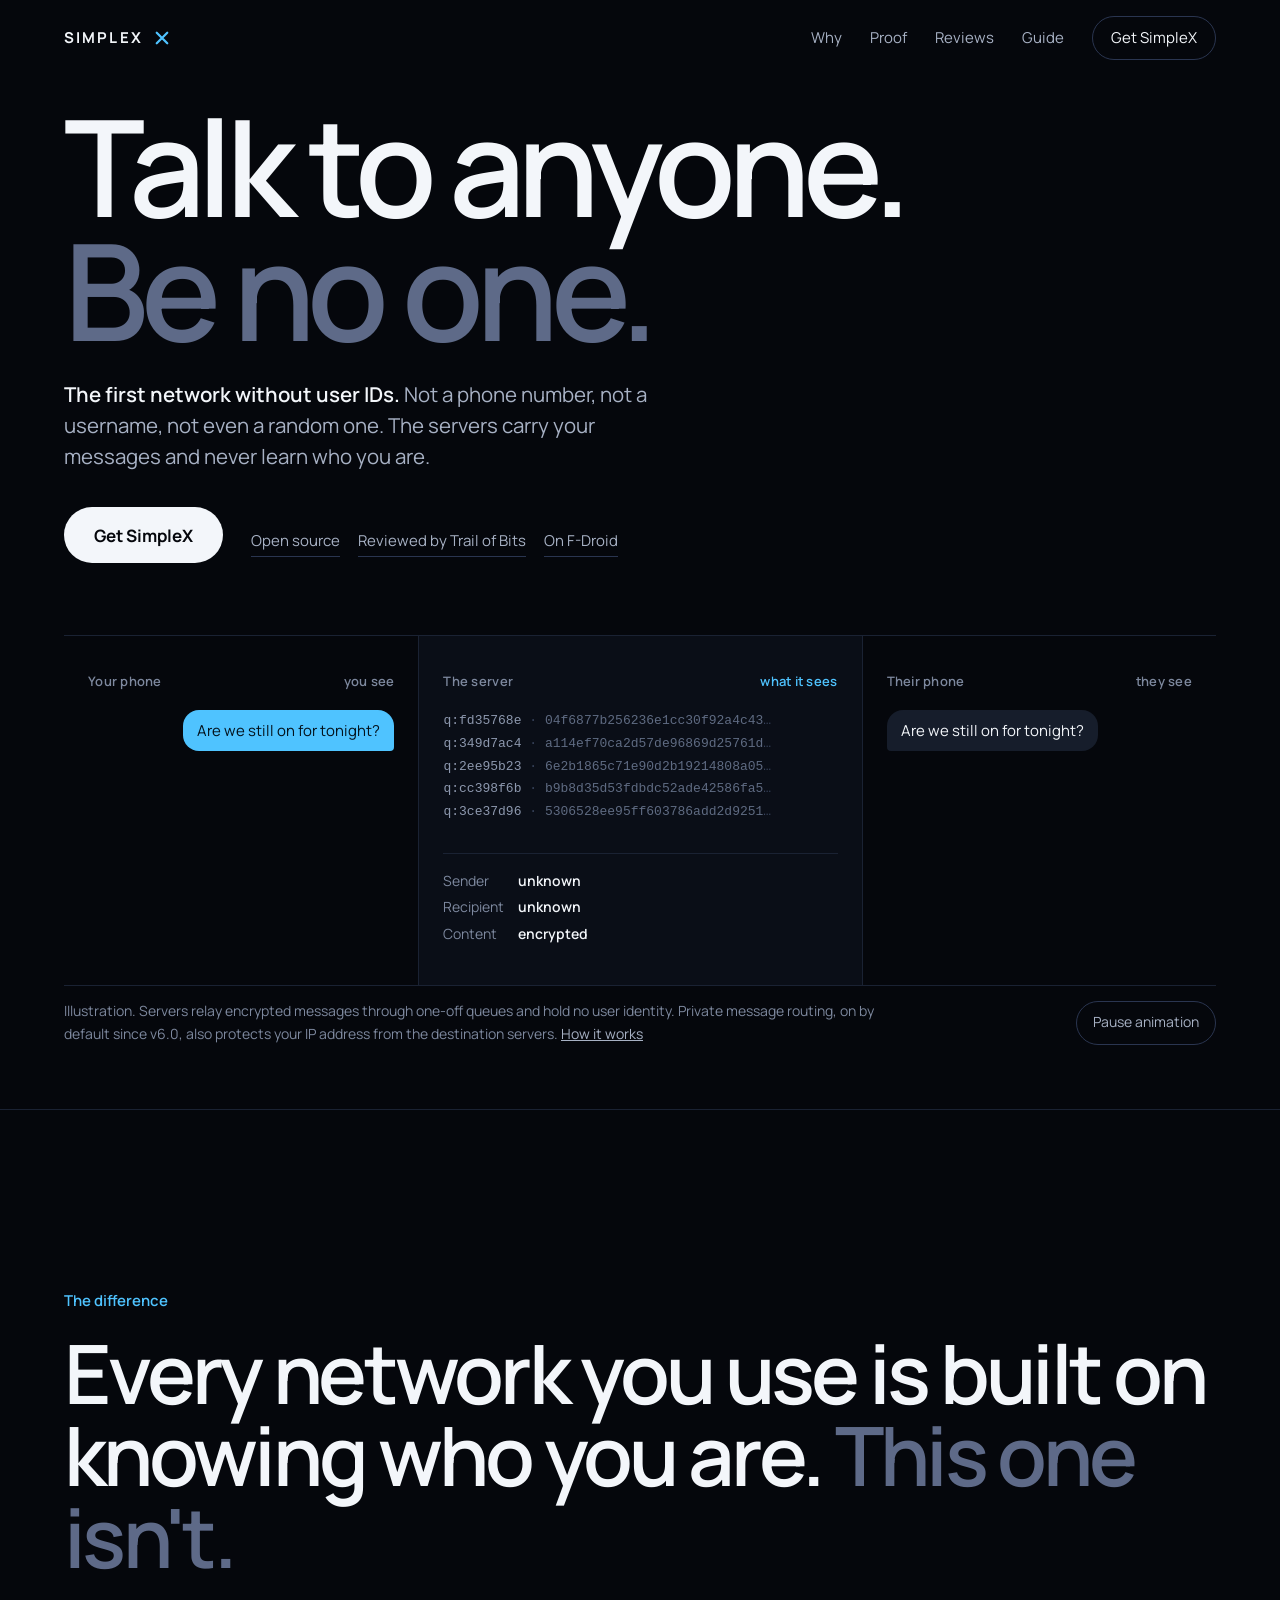
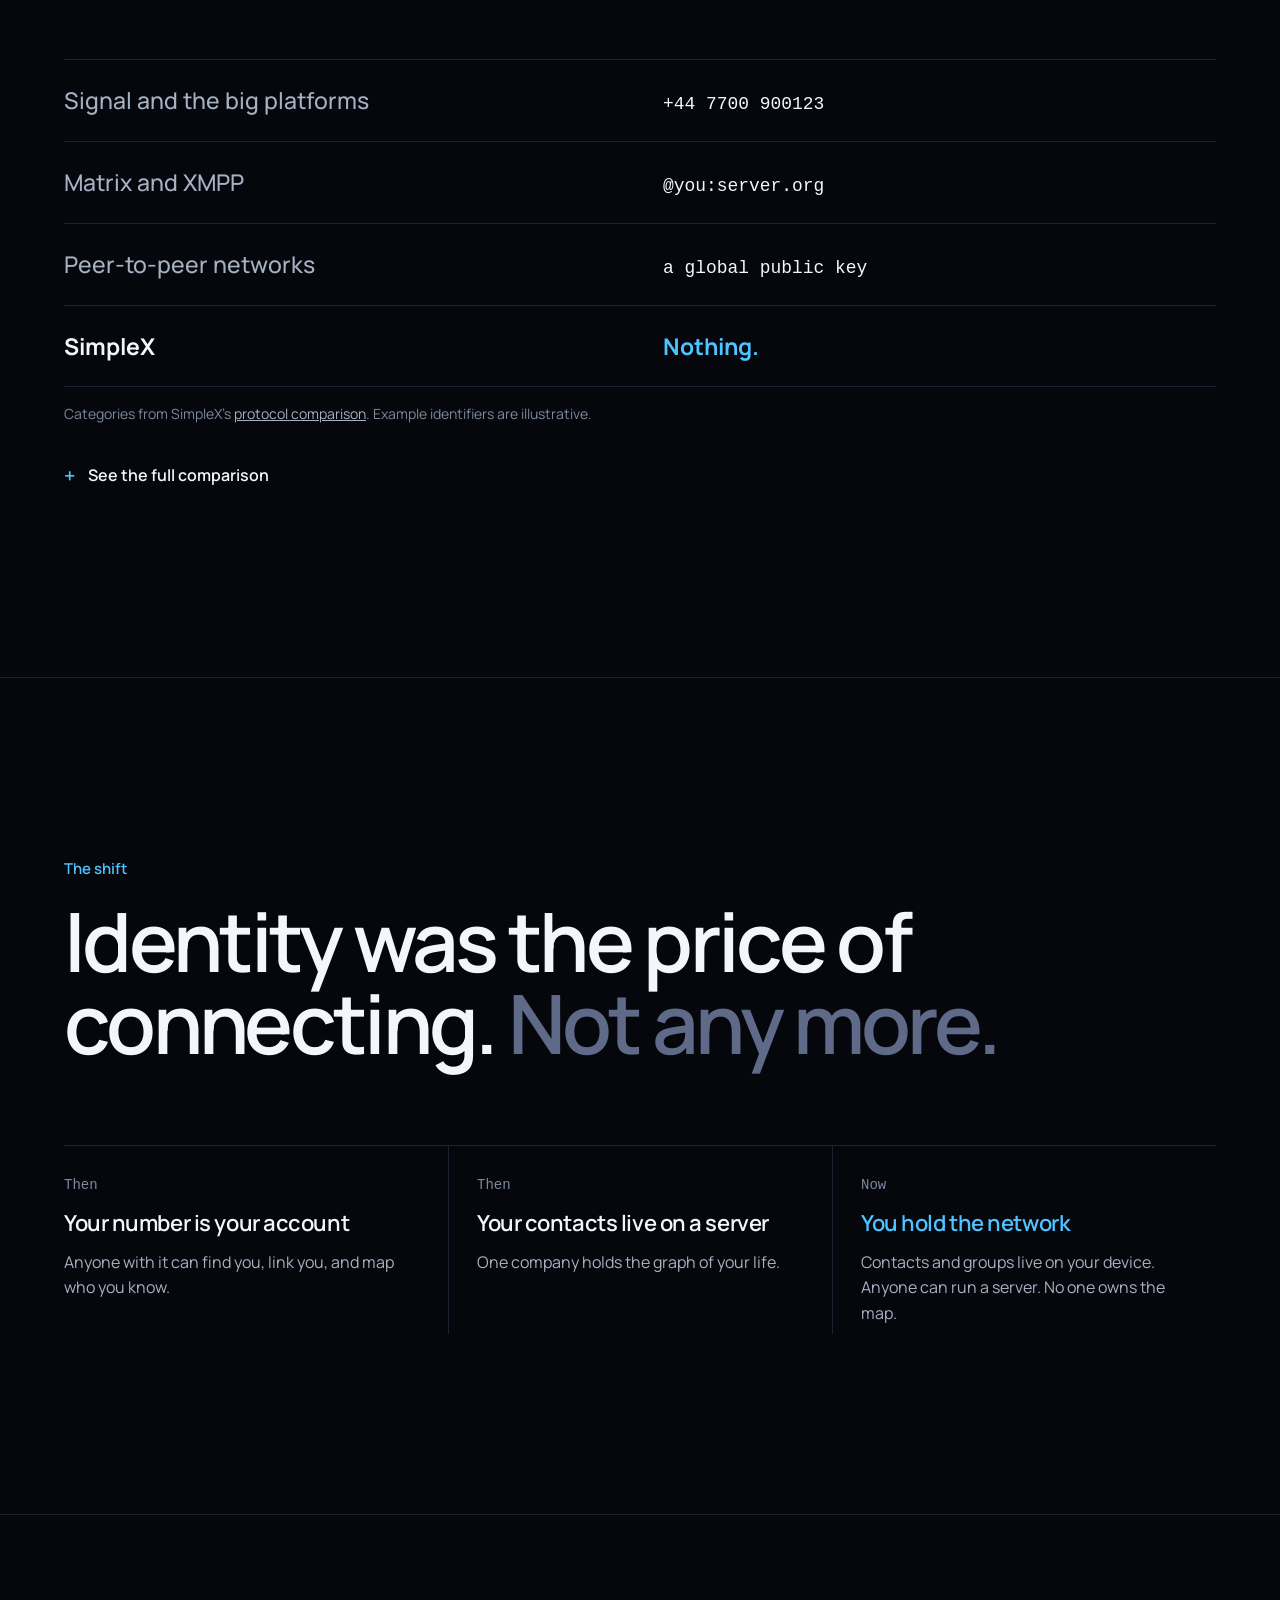
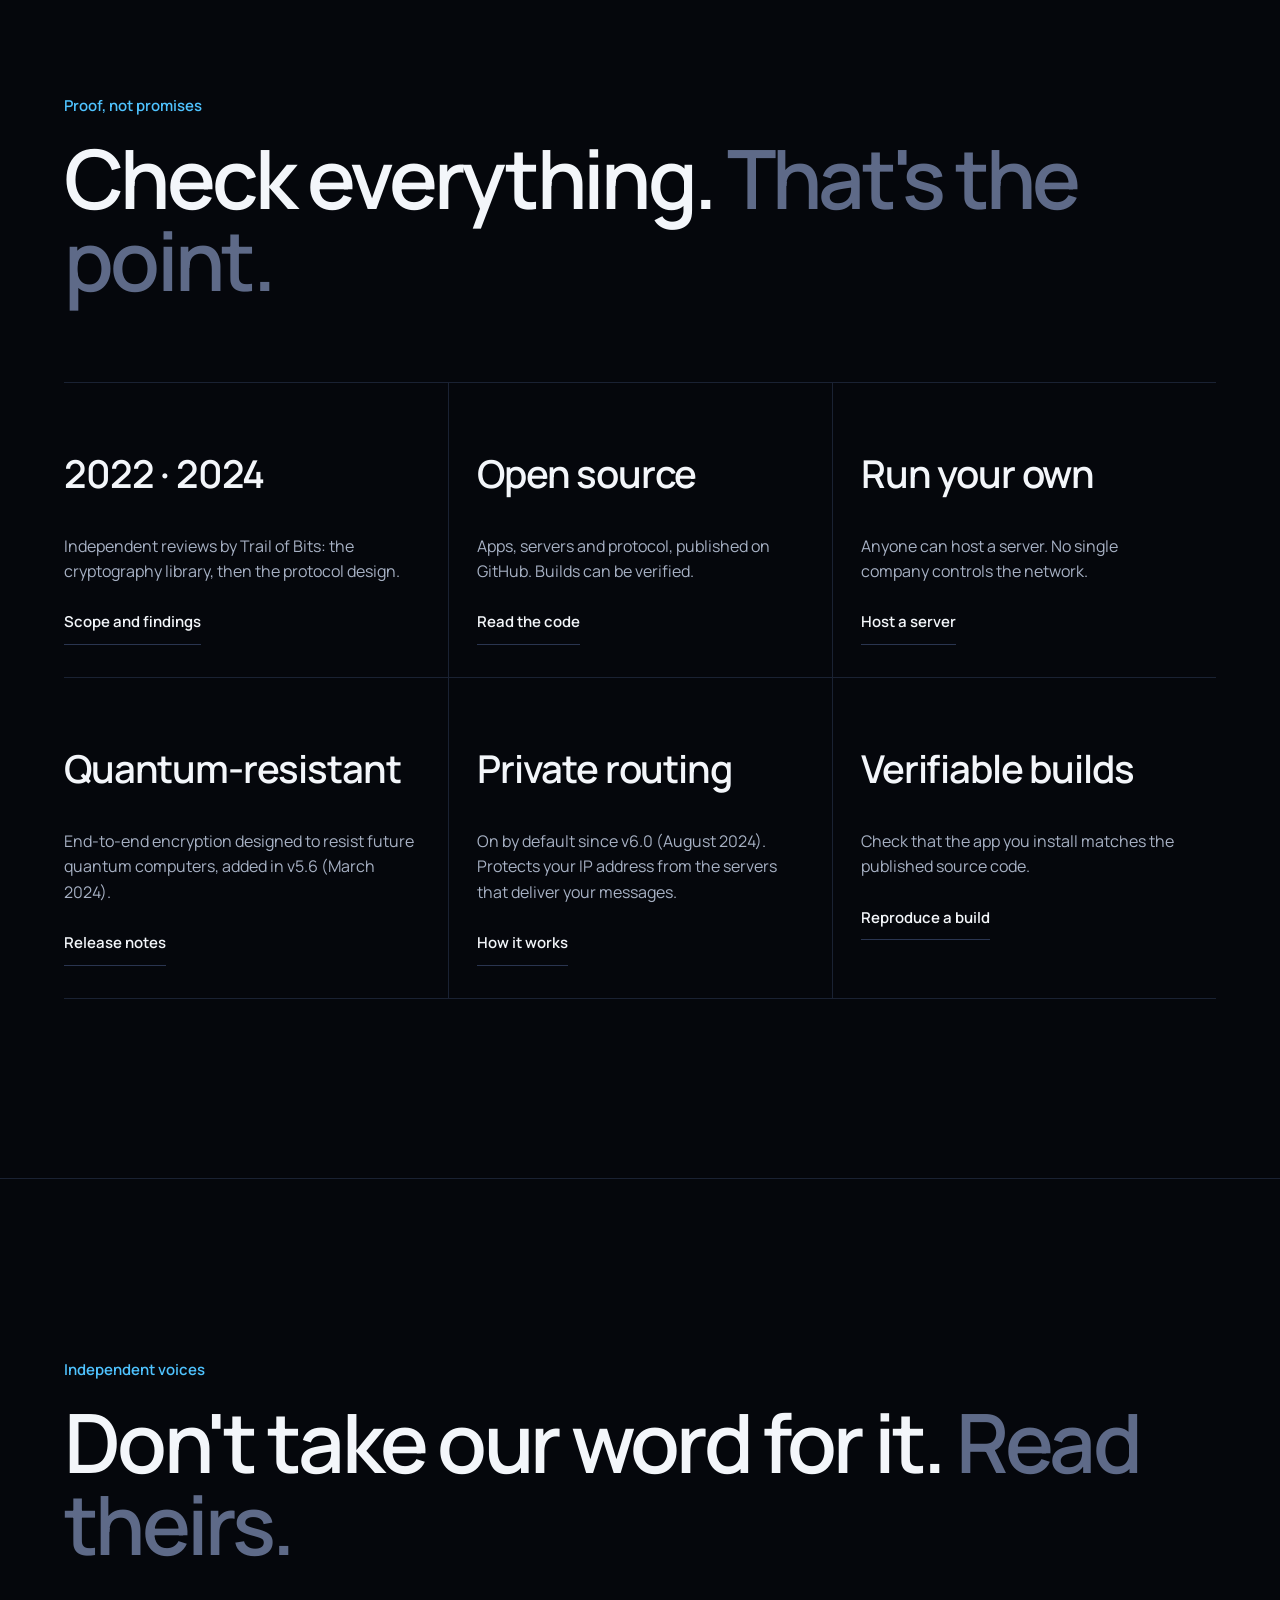
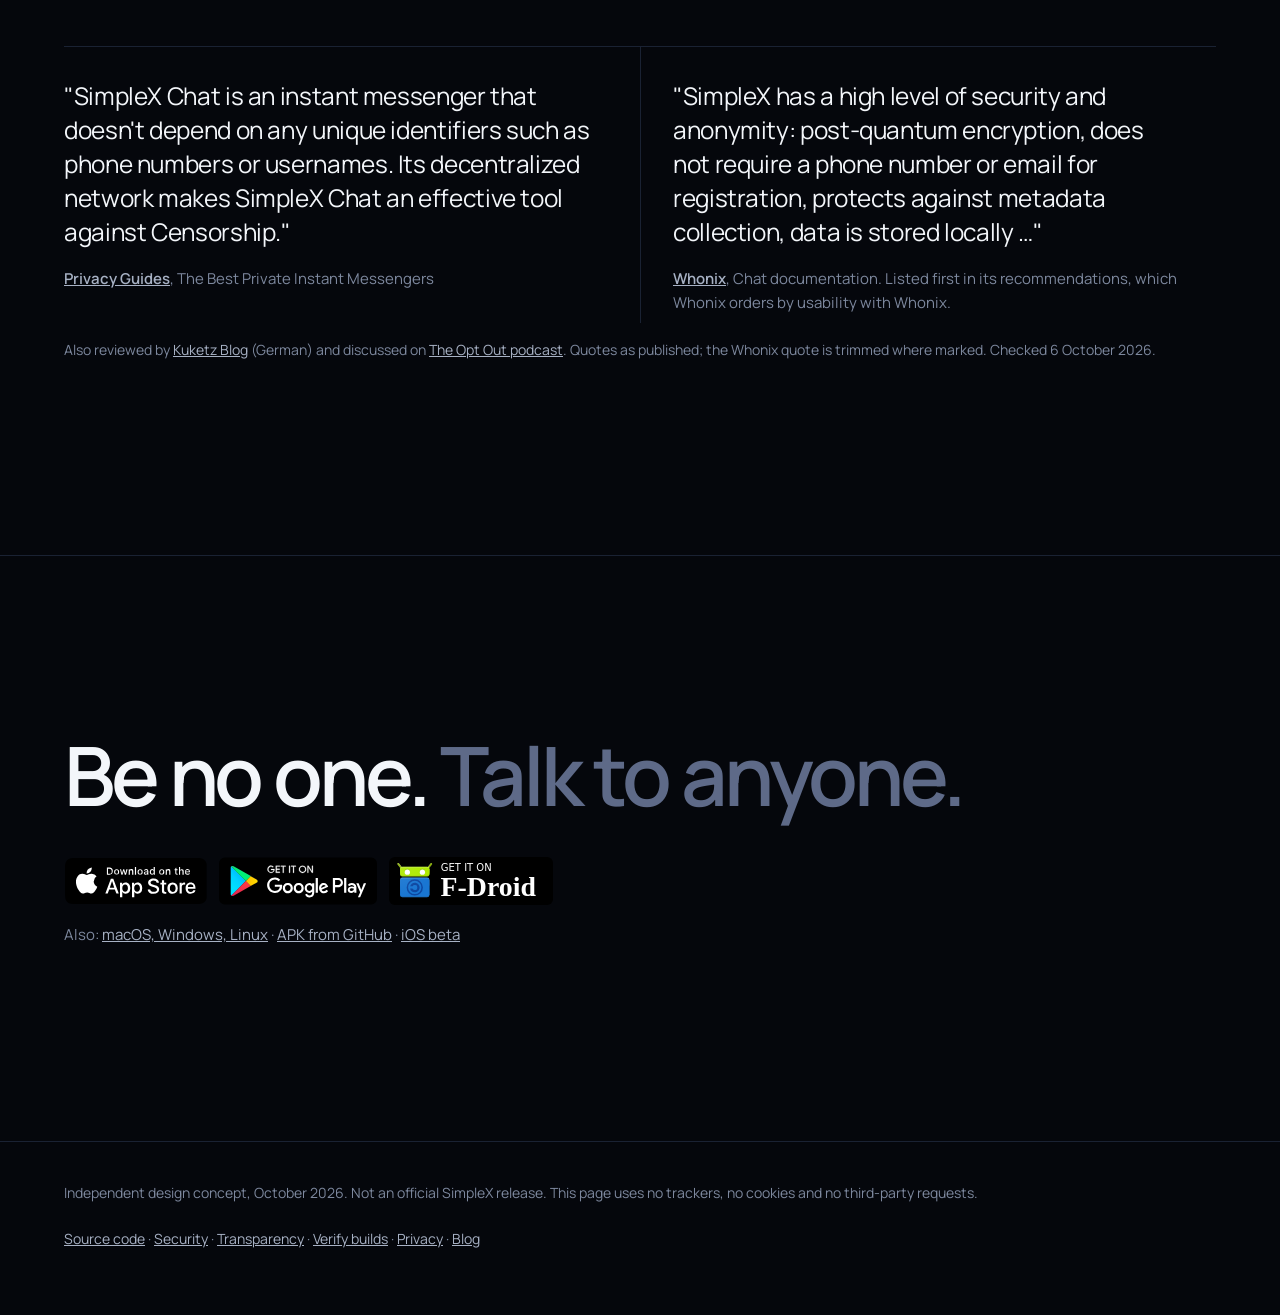
==== commit f224e462: "Promote blue-sky design to the root page Co-Authored-By: Claude Opus 5.5 <noreply@anthropic.com> Cla" ====
--- a/index.html
+++ b/index.html
@@ -3,219 +3,388 @@
 <head>
 <meta charset="utf-8">
 <meta name="viewport" content="width=device-width, initial-scale=1">
-<title>SimpleX Chat — private messaging with no user identity and no central server</title>
-<meta name="description" content="Private messaging with no user identity, no phone number and no central server. Your contacts stay on your device. Connect by invitation. Design concept, not the official site.">
-<link rel="preload" as="image" href="assets/globe-network.webp" media="(min-width: 760px)">
-<link rel="preload" href="assets/fonts/manrope-latin-wght-normal.woff2" as="font" type="font/woff2" crossorigin>
-<link rel="stylesheet" href="styles.css">
+<title>SimpleX: talk to anyone, be no one</title>
+<meta name="description" content="The first network without user IDs. Not a number, not a username, not even a random one. Independent design concept, not the official site.">
+<meta name="theme-color" content="#05070C">
+<meta property="og:type" content="website">
+<meta property="og:title" content="SimpleX: talk to anyone, be no one">
+<meta property="og:description" content="The first network without user IDs. Not a number, not a username, not even a random one.">
+<link rel="icon" href="data:image/svg+xml,%3Csvg xmlns='http://www.w3.org/2000/svg' viewBox='0 0 24 24'%3E%3Crect width='24' height='24' rx='6' fill='%2305070C'/%3E%3Cpath d='M7 7l10 10M17 7L7 17' stroke='%234FC3FF' stroke-width='2.6' stroke-linecap='round'/%3E%3C/svg%3E">
+<link rel="stylesheet" href="assets/manrope.css">
+<script>document.documentElement.className+=" js"</script>
+<style>
+:root{
+  --bg:#05070C; --bg-2:#0A0E17; --line:#1A2233;
+  --text:#F3F6FA; --soft:#A7B1C4; --faint:#7D889E;
+  --accent:#4FC3FF; --accent-ink:#04121C;
+  --font:"Manrope",system-ui,-apple-system,"Segoe UI",Roboto,"Noto Sans",sans-serif;
+  --mono:ui-monospace,SFMono-Regular,Menlo,Consolas,"Liberation Mono",monospace;
+  --gutter:clamp(20px,5vw,72px); --max:1240px;
+}
+*{box-sizing:border-box}
+html{background:var(--bg)}
+body{margin:0;background:var(--bg);color:var(--text);font-family:var(--font);font-size:18px;line-height:1.6;-webkit-font-smoothing:antialiased}
+a{color:inherit}
+:focus-visible{outline:2px solid var(--accent);outline-offset:4px;border-radius:6px}
+.wrap{max-width:calc(var(--max) + 2*var(--gutter));margin:0 auto;padding:0 var(--gutter)}
+.skip{position:absolute;left:-999px}.skip:focus{left:12px;top:12px;background:var(--text);color:var(--bg);padding:8px 12px;z-index:9}
+.vh{position:absolute;width:1px;height:1px;overflow:hidden;clip:rect(0 0 0 0);white-space:nowrap}
+
+/* Header: almost nothing */
+header{position:absolute;inset:0 0 auto;z-index:5}
+.bar{display:flex;align-items:center;justify-content:space-between;height:76px}
+.mark{display:inline-flex;align-items:center;min-height:44px;gap:10px;text-decoration:none;font-weight:700;letter-spacing:.14em;font-size:15px}
+.mark svg{width:18px;height:18px;color:var(--accent)}
+.bar nav{display:flex;gap:28px;align-items:center;font-size:15px}
+.bar nav a{text-decoration:none;color:var(--soft);min-height:44px;display:inline-flex;align-items:center}
+.bar nav a:hover{color:var(--text)}
+.bar nav .get{color:var(--text);border:1px solid #2A3550;border-radius:999px;padding:0 18px}
+.bar nav .get:hover{border-color:var(--text)}
+
+/* HERO */
+.hero{min-height:100svh;display:grid;align-content:center;padding:104px 0 64px}
+.hero > .wrap{width:100%}
+.hero h1{margin:0;font-weight:600;font-size:clamp(56px,10.5vw,156px);line-height:.92;letter-spacing:-0.055em}
+.hero h1 .dim{color:var(--text);transition:color .8s}
+.hero h1 .dim.pre{color:#5E6A88}
+.hero .lede{margin:28px 0 0;max-width:30em;font-size:clamp(18px,1.6vw,22px);color:var(--soft);line-height:1.5}
+.hero .lede b{color:var(--text);font-weight:600}
+.cta{display:flex;flex-wrap:wrap;align-items:center;gap:14px 28px;margin-top:36px}
+.btn{display:inline-flex;align-items:center;gap:10px;min-height:56px;padding:0 30px;border-radius:999px;background:var(--text);color:var(--bg);font-weight:700;text-decoration:none;font-size:17px;transition:transform .2s}
+.btn:hover{transform:translateY(-1px)}
+.btn:active{transform:none}
+.proofline{display:flex;flex-wrap:wrap;gap:6px 18px;font-size:15px;color:var(--faint)}
+.proofline{margin:0}
+.proofline a{color:var(--soft);text-decoration:none;display:inline-flex;align-items:flex-end;min-height:44px;padding-bottom:4px;background:linear-gradient(#2A3550,#2A3550) left bottom/100% 1px no-repeat}
+.proofline a:hover{background-image:linear-gradient(var(--text),var(--text))}
+.proofline a:hover{color:var(--text)}
+
+/* DEMO: what the server sees */
+.demo{margin-top:clamp(48px,6vw,72px);display:grid;grid-template-columns:1fr 1.25fr 1fr;gap:0;align-items:stretch;border-top:1px solid var(--line);border-bottom:1px solid var(--line)}
+.node{padding:22px 24px 26px;min-height:250px;display:flex;flex-direction:column}
+.node + .node{border-left:1px solid var(--line)}
+.label{font-size:13px;font-weight:600;letter-spacing:.02em;color:var(--faint);display:flex;justify-content:space-between;gap:12px;margin-bottom:18px}
+.label .tag{color:var(--accent)}
+.chat{display:flex;flex-direction:column;gap:8px}
+.msg{max-width:88%;padding:10px 14px;border-radius:16px;font-size:15px;line-height:1.4;transition:opacity .4s,transform .4s}
+.js .msg:not(.show){opacity:0;transform:translateY(6px)}
+.msg.me{align-self:flex-end;background:var(--accent);color:var(--accent-ink);border-bottom-right-radius:4px}
+.msg.them{align-self:flex-start;background:#161D2B;color:var(--text);border-bottom-left-radius:4px}
+.server{background:var(--bg-2);position:relative;overflow:hidden}
+.log{font-family:var(--mono);font-size:13px;line-height:1.75;color:#5F6B82;margin:0;padding:0;list-style:none;min-height:9.6em}
+.log li{white-space:nowrap;overflow:hidden;text-overflow:clip;opacity:0;transition:opacity .4s}
+.log li.show{opacity:1}
+.log .k{color:#8D98AE}
+.log .n{color:#38445C}
+.sees{margin-top:18px;padding-top:16px;border-top:1px solid var(--line);font-size:14px;color:var(--soft);display:grid;grid-template-columns:auto 1fr;gap:4px 14px}
+.sees dt{color:var(--faint)}
+.sees dd{margin:0;color:var(--text);font-weight:600}
+.pulse{position:absolute;top:0;left:-30%;width:30%;height:1px;background:linear-gradient(90deg,transparent,var(--accent),transparent);animation:sweep 3.2s linear infinite}
+@keyframes sweep{to{left:100%}}
+.caption{margin-top:14px;font-size:14px;color:var(--faint);display:flex;flex-wrap:wrap;gap:4px 16px;align-items:center;justify-content:space-between}
+.caption p{margin:0;max-width:60em}
+.caption a{color:var(--soft)}
+.pause{font:inherit;font-size:14px;color:var(--soft);background:none;border:1px solid #2A3550;border-radius:999px;padding:0 16px;min-height:44px;cursor:pointer}
+.pause:hover{color:var(--text);border-color:var(--text)}
+.paused .pulse{animation-play-state:paused}
+
+/* SECTIONS */
+section.s{padding:clamp(96px,14vw,180px) 0;border-top:1px solid var(--line)}
+.kicker{font-size:15px;font-weight:600;color:var(--accent);margin:0 0 20px}
+.big{margin:0;font-weight:600;font-size:clamp(40px,6.4vw,92px);line-height:1;letter-spacing:-0.045em;max-width:14em}
+.big .dim{color:#5E6A88}
+.body{margin:28px 0 0;color:var(--soft);font-size:clamp(18px,1.5vw,21px);max-width:34em}
+
+/* ID ledger */
+.ledger{margin-top:clamp(48px,7vw,80px);border-top:1px solid var(--line)}
+.ledger{width:100%;border-collapse:collapse}
+.ledger th,.ledger td{text-align:left;padding:22px 24px 22px 0;border-bottom:1px solid var(--line);vertical-align:baseline;font-weight:inherit}
+.ledger th{width:52%}
+.row .who{font-size:clamp(18px,1.8vw,24px);font-weight:500;color:var(--soft)}
+.row .id{font-family:var(--mono);font-size:clamp(15px,1.4vw,18px);color:var(--text)}
+.row.us .who{color:var(--text);font-weight:700}
+.row.us .id{color:var(--accent);font-family:var(--font);font-weight:700;font-size:clamp(18px,1.8vw,24px)}
+.src{margin-top:16px;font-size:14px;color:var(--faint)}
+.src a{color:var(--soft)}
+
+/* Shift */
+.shift{display:grid;grid-template-columns:repeat(3,1fr);gap:0;margin-top:clamp(48px,7vw,80px);border-top:1px solid var(--line)}
+.shift div{padding:28px 28px 8px 0}
+.shift div + div{padding-left:28px;border-left:1px solid var(--line)}
+.shift .era{font-family:var(--mono);font-size:14px;color:var(--faint)}
+.shift h3{margin:10px 0 8px;font-size:22px;font-weight:600;letter-spacing:-0.02em}
+.shift p{margin:0;color:var(--soft);font-size:16px}
+.shift .now h3{color:var(--accent)}
+
+/* Proof */
+.facts{display:grid;grid-template-columns:repeat(3,1fr);margin-top:clamp(48px,7vw,80px);border-top:1px solid var(--line)}
+.fact{padding:32px 28px 32px 28px;border-bottom:1px solid var(--line)}
+.fact:nth-child(3n+1){padding-left:0}
+.fact:not(:nth-child(3n+1)){border-left:1px solid var(--line)}
+.fact .v{font-size:clamp(28px,3vw,40px);font-weight:600;letter-spacing:-0.03em;line-height:1.1}
+.fact .d{margin-top:10px;color:var(--soft);font-size:16px}
+.fact a{display:inline-flex;min-height:44px;align-items:center;color:var(--text);font-size:15px;font-weight:600;text-decoration:none;border-bottom:1px solid #2A3550}
+.fact a:hover{border-color:var(--text)}
+
+/* Quotes */
+.quotes{display:grid;grid-template-columns:1fr 1fr;margin-top:clamp(48px,7vw,80px);border-top:1px solid var(--line)}
+.quotes figure{margin:0;padding:32px 32px 8px 0}
+.quotes figure + figure{padding-left:32px;border-left:1px solid var(--line)}
+.quotes blockquote{margin:0}
+.quotes blockquote p{margin:0;font-size:clamp(20px,1.9vw,26px);line-height:1.4;letter-spacing:-0.015em;color:var(--text)}
+.quotes figcaption{margin-top:18px;font-size:15px;color:var(--faint)}
+.quotes figcaption a{color:var(--soft);font-weight:600}
+
+/* Full comparison */
+.more{margin-top:28px}
+.more summary{cursor:pointer;display:inline-flex;align-items:center;min-height:44px;color:var(--text);font-weight:600;font-size:16px}
+.more summary{list-style:none;gap:10px}
+.more summary::-webkit-details-marker{display:none}
+.more summary::before{content:"+";color:var(--accent);font-size:20px;line-height:1;width:14px}
+.more[open] summary::before{content:"\2212"}
+.scroll{overflow-x:auto;margin-top:16px}
+.matrix{width:100%;min-width:640px;border-collapse:collapse;font-size:15px}
+.matrix caption{text-align:left;color:var(--faint);font-size:14px;padding-bottom:12px}
+.matrix th,.matrix td{text-align:left;padding:14px 16px 14px 0;border-bottom:1px solid var(--line);vertical-align:top;color:var(--soft);font-weight:400}
+.matrix thead th{color:var(--faint);font-size:13px;font-weight:600}
+.matrix tbody th{color:var(--text)}
+.matrix .good{color:var(--accent);font-weight:700}
+
+/* Get */
+.get-s{text-align:left}
+.stores{list-style:none;display:flex;flex-wrap:wrap;gap:12px;margin:40px 0 0;padding:0}
+.stores img{height:48px;width:auto;display:block}
+.alt{margin-top:18px;font-size:15px;color:var(--faint)}
+.alt a{color:var(--soft);white-space:nowrap}
+
+footer{border-top:1px solid var(--line);padding:40px 0 56px;color:var(--faint);font-size:14px}
+footer .wrap{display:flex;flex-wrap:wrap;justify-content:space-between;gap:16px}
+footer a{color:var(--soft);display:inline-block;padding:8px 0}
+
+@media (max-width:860px){
+  .bar nav a:not(.get){display:none}
+  .demo{grid-template-columns:1fr}
+  .node + .node{border-left:0;border-top:1px solid var(--line)}
+  .node{min-height:0}
+  .shift,.facts{grid-template-columns:1fr}
+  .shift div + div{padding-left:0;border-left:0;border-top:1px solid var(--line)}
+  .fact{padding-left:0!important;border-left:0!important}
+  .quotes{grid-template-columns:1fr}
+  .quotes figure + figure{padding-left:0;border-left:0;border-top:1px solid var(--line)}
+  .ledger th,.ledger td{display:block;width:auto;padding:0}
+  .ledger tr{display:block;padding:18px 0;border-bottom:1px solid var(--line)}
+  .ledger th,.ledger td{border-bottom:0}
+}
+@media (prefers-reduced-motion:reduce){
+  .pulse{animation:none;display:none}
+  .msg,.log li{transition:none}
+}
+</style>
 </head>
 <body>
 <a class="skip" href="#main">Skip to content</a>
-
-<header class="site-header">
+<header>
   <div class="wrap bar">
-    <a class="brand" href="#top" aria-label="SimpleX Chat home">
-      <span class="brand-word">SIMPLE</span><svg class="brand-x" viewBox="0 0 24 24" aria-hidden="true"><path d="M4 4l16 16M20 4L4 20" stroke="currentColor" stroke-width="3.2" stroke-linecap="round"/></svg>
-    </a>
-    <button class="menu-btn" id="menu-btn" aria-expanded="false" aria-controls="site-nav">Menu</button>
-    <nav class="site-nav" id="site-nav" aria-label="Primary">
-      <a href="#sovereign">Why SimpleX</a>
-      <a href="#start">How it works</a>
-      <a href="#trust">Security</a>
-      <a href="#people">Community</a>
+    <a class="mark" href="#top" aria-label="SimpleX home"><span>SIMPLEX</span><svg viewBox="0 0 24 24" aria-hidden="true"><path d="M5 5l14 14M19 5L5 19" stroke="currentColor" stroke-width="3" stroke-linecap="round"/></svg></a>
+    <nav aria-label="Primary">
+      <a href="#ids">Why</a>
+      <a href="#proof">Proof</a>
+      <a href="#voices">Reviews</a>
       <a href="https://simplex.chat/docs/guide/readme.html">Guide</a>
-      <a class="btn btn-primary btn-sm" href="https://simplex.chat/downloads/">Download</a>
+      <a class="get" href="#get">Get SimpleX</a>
     </nav>
   </div>
 </header>
 
 <main id="main">
-
-<!-- HERO: dark band. Copy sits on a solid navy surface; the globe image never runs under text. -->
-<section class="hero" id="top" aria-labelledby="hero-h">
-  <div class="hero-grid">
-    <div class="hero-copy">
-      <p class="eyebrow">The first network without user IDs</p>
-      <h1 id="hero-h">Own your network.<span class="h1-sub">Not even the servers know who you talk to.</span></h1>
-      <p class="lede">No phone number, no username, no account. Your contacts and groups live on your device, and anyone can run the servers.</p>
-      <div class="actions">
-        <a class="btn btn-primary" href="https://simplex.chat/downloads/">Download SimpleX</a>
-        <a class="link-arrow on-dark" href="#sovereign">How it works</a>
+<section class="hero" id="top" aria-labelledby="h">
+  <div class="wrap">
+    <h1 id="h">Talk to anyone.<br><span class="dim" id="beno">Be no one.</span></h1>
+    <p class="lede"><b>The first network without user IDs.</b> Not a phone number, not a username, not even a random one. The servers carry your messages and never learn who you are.</p>
+    <div class="cta">
+      <a class="btn" href="#get">Get SimpleX</a>
+      <p class="proofline"><a href="https://github.com/simplex-chat">Open source</a><a href="#proof">Reviewed by Trail of Bits</a><a href="https://simplex.chat/fdroid">On F-Droid</a></p>
+    </div>
+
+    <div class="demo" role="group" aria-labelledby="demo-h">
+      <h2 id="demo-h" class="vh">One conversation, three views</h2>
+      <div class="node">
+        <p class="label"><span>Your phone</span><span>you see</span></p>
+        <div class="chat" id="chat-a" aria-live="off">
+          <div class="msg me">Are we still on for tonight?</div>
+          <div class="msg them">Yes. 8pm, same place.</div>
+          <div class="msg me">See you there.</div>
+        </div>
       </div>
-      <ul class="badges" aria-label="Get the app">
-        <li><a href="https://apps.apple.com/us/app/simplex-chat/id1605771084"><img src="assets/badge-app-store.svg" width="119" height="40" alt="Download on the App Store"></a></li>
-        <li><a href="https://play.google.com/store/apps/details?id=chat.simplex.app"><img src="assets/badge-google-play.svg" width="135" height="40" alt="Get it on Google Play"></a></li>
-        <li><a href="https://simplex.chat/fdroid"><img src="assets/badge-f-droid.svg" width="137" height="40" alt="Get it on F-Droid"></a></li>
-      </ul>
-      <p class="platforms">Also for <a href="https://simplex.chat/downloads/">macOS, Windows and Linux</a> · <a href="https://github.com/simplex-chat/simplex-chat/releases/latest/download/simplex-aarch64.apk">Android APK from GitHub</a> · <a href="https://testflight.apple.com/join/DWuT2LQu">iOS beta on TestFlight</a></p>
-      <ul class="proof" aria-label="Why you can trust it">
-        <li>
-          <svg viewBox="0 0 24 24" aria-hidden="true"><path d="M12 2l8 3v6c0 5-3.4 9.4-8 11-4.6-1.6-8-6-8-11V5l8-3z" fill="none" stroke="currentColor" stroke-width="1.8" stroke-linejoin="round"/><path d="M8.5 12l2.5 2.5 4.5-5" fill="none" stroke="currentColor" stroke-width="1.8" stroke-linecap="round" stroke-linejoin="round"/></svg>
-          <a href="#trust"><span class="proof-k">Reviewed by Trail of Bits</span><span class="proof-v">Security reviews, 2022 and 2024</span></a>
-        </li>
-        <li>
-          <svg viewBox="0 0 24 24" aria-hidden="true"><path d="M8 7l-5 5 5 5M16 7l5 5-5 5M14 4l-4 16" fill="none" stroke="currentColor" stroke-width="1.8" stroke-linecap="round" stroke-linejoin="round"/></svg>
-          <a href="https://github.com/simplex-chat"><span class="proof-k">Open source on GitHub</span><span class="proof-v">apps, servers and protocol</span></a>
-        </li>
-      </ul>
-    </div>
-    <figure class="hero-art">
-      <picture>
-        <source media="(max-width: 759px)" srcset="assets/globe-network-mobile.webp" type="image/webp">
-        <source srcset="assets/globe-network.webp" type="image/webp">
-        <img src="assets/globe-network.jpg" width="1440" height="800" alt="Earth at night from space, continents lit by city lights and joined by glowing arcs; no single point where the arcs meet." fetchpriority="high">
-      </picture>
-    </figure>
-  </div>
-</section>
-
-<!-- SOVEREIGNTY: the difference, in three claims, beside the network illustration. -->
-<section class="band ice" id="sovereign" aria-labelledby="sov-h">
-  <div class="wrap two-col">
-    <div class="col-text">
-      <h2 id="sov-h">Your connections.<br>Your control.</h2>
-      <p class="sub">Most messengers know who you are and who you talk to. SimpleX is built so that no server can.</p>
-      <dl class="pillars">
-        <div>
-          <dt>No user identity</dt>
-          <dd>There is no account, number or username that identifies you across the network.</dd>
+      <div class="node server">
+        <span class="pulse" aria-hidden="true"></span>
+        <p class="label"><span>The server</span><span class="tag">what it sees</span></p>
+        <ul class="log" id="log" aria-hidden="true"></ul>
+        <dl class="sees">
+          <dt>Sender</dt><dd>unknown</dd>
+          <dt>Recipient</dt><dd>unknown</dd>
+          <dt>Content</dt><dd>encrypted</dd>
+        </dl>
+      </div>
+      <div class="node">
+        <p class="label"><span>Their phone</span><span>they see</span></p>
+        <div class="chat" id="chat-b">
+          <div class="msg them">Are we still on for tonight?</div>
+          <div class="msg me">Yes. 8pm, same place.</div>
+          <div class="msg them">See you there.</div>
         </div>
-        <div>
-          <dt>No central server</dt>
-          <dd>Messages pass through independent relays. You can run your own. No single point of control.</dd>
-        </div>
-        <div>
-          <dt>Your data stays with you</dt>
-          <dd>Contacts, groups and history live on your device, encrypted end to end at every hop.</dd>
-        </div>
-      </dl>
-      <a class="link-arrow" href="https://github.com/simplex-chat/simplexmq/blob/stable/protocol/overview-tjr.md">How privacy works</a>
-      <p class="qualify">Protection depends on your device, settings and threat model.</p>
-    </div>
-    <figure class="col-art">
-      <picture>
-        <source srcset="assets/sovereign-network.webp" type="image/webp">
-        <img src="assets/sovereign-network.jpg" width="1280" height="960" loading="lazy" alt="Isometric illustration: laptops and phones labelled You connect through three independent relay nodes. Each link carries a padlock. Side notes read peer-to-peer routing via independent relays, end-to-end encryption at every hop, no central server, no user registry.">
-      </picture>
-      <figcaption>Simplified network illustration</figcaption>
-    </figure>
-  </div>
-</section>
-
-<!-- START -->
-<section class="band" id="start" aria-labelledby="start-h">
-  <div class="wrap two-col">
-    <div class="col-text">
-      <h2 id="start-h">Start a conversation.</h2>
-      <ol class="steps">
-        <li><span class="num" aria-hidden="true">01</span><span>Download the app</span></li>
-        <li><span class="num" aria-hidden="true">02</span><span>Create a local profile</span></li>
-        <li><span class="num" aria-hidden="true">03</span><span>Share a link or scan a QR code</span></li>
-      </ol>
-      <a class="link-arrow" href="https://simplex.chat/docs/guide/readme.html#connect-to-friends">Quick start guide</a>
-    </div>
-    <div class="col-art">
-      <div class="chat-preview" role="img" aria-label="Illustrative chat preview: three short messages and a reply field.">
-        <div class="chat-top"><span>Chat</span></div>
-        <div class="bubble in">Hi there!</div>
-        <div class="bubble out">Nice to meet you!</div>
-        <div class="bubble in">This works great!</div>
-        <div class="chat-field"><span>Message…</span><span class="send" aria-hidden="true"></span></div>
       </div>
-      <p class="caption">Illustrative app preview</p>
-    </div>
-  </div>
-</section>
-
-<!-- TRUST -->
-<section class="band ice" id="trust" aria-labelledby="trust-h">
-  <div class="wrap narrow">
-    <h2 id="trust-h">Trust you can inspect.</h2>
-    <p class="sub">Open source. Reviewed by Trail of Bits.</p>
-    <table class="reports">
-      <caption class="visually-hidden">Independent security reviews</caption>
-      <thead><tr><th scope="col">Year</th><th scope="col">Scope</th><th scope="col">Report</th></tr></thead>
+    </div>
+    <div class="caption">
+      <p>Illustration. Servers relay encrypted messages through one-off queues and hold no user identity. Private message routing, on by default since v6.0, also protects your IP address from the destination servers. <a href="https://github.com/simplex-chat/simplexmq/blob/stable/protocol/overview-tjr.md">How it works</a></p>
+      <button class="pause" id="pause" type="button" hidden>Pause animation</button>
+    </div>
+  </div>
+</section>
+
+<section class="s" id="ids" aria-labelledby="ids-h">
+  <div class="wrap">
+    <p class="kicker">The difference</p>
+    <h2 class="big" id="ids-h">Every network you use is built on knowing who you are. <span class="dim">This one isn't.</span></h2>
+    <table class="ledger">
+      <caption class="vh">What identifies you on each kind of network</caption>
       <tbody>
-        <tr><td class="year">2022</td><td>Cryptography and networking library (simplexmq)</td><td><a class="link-arrow" href="https://simplex.chat/blog/20221108-simplex-chat-v4.2-security-audit-new-website.html">Read assessment</a></td></tr>
-        <tr><td class="year">2024</td><td>Cryptographic protocol design</td><td><a class="link-arrow" href="https://simplex.chat/blog/20241014-simplex-network-v6-1-security-review-better-calls-user-experience.html">Read review</a></td></tr>
+        <tr class="row"><th scope="row" class="who">Signal and the big platforms</th><td class="id">+44 7700 900123</td></tr>
+        <tr class="row"><th scope="row" class="who">Matrix and XMPP</th><td class="id">@you:server.org</td></tr>
+        <tr class="row"><th scope="row" class="who">Peer-to-peer networks</th><td class="id">a global public key</td></tr>
+        <tr class="row us"><th scope="row" class="who">SimpleX</th><td class="id">Nothing.</td></tr>
       </tbody>
     </table>
-    <p class="qualify">Reviews cover specific components and versions, not every current release.</p>
-    <p class="links-row"><a class="link-arrow" href="https://simplex.chat/security/">Scope, findings and limitations</a></p>
-    <p class="links-row"><a class="link-arrow" href="https://github.com/simplex-chat/simplex-chat">App source on GitHub</a><a class="link-arrow" href="https://github.com/simplex-chat/simplexmq">Server and protocol source</a></p>
-  </div>
-</section>
-
-<!-- PEOPLE -->
-<section class="band" id="people" aria-labelledby="people-h">
-  <div class="wrap two-col align-top">
-    <div class="col-text">
-      <h2 id="people-h">Find your people.</h2>
-      <p class="sub">Explore channels and communities.</p>
-      <a class="link-arrow" href="https://simplex.chat/docs/directory.html">Browse the directory</a>
-    </div>
-    <div class="col-art">
-      <ul class="dir-list">
-        <li><a class="link-arrow" href="https://simplex.chat/docs/directory.html">Technology</a></li>
-        <li><a class="link-arrow" href="https://simplex.chat/docs/directory.html">Privacy</a></li>
-        <li><a class="link-arrow" href="https://simplex.chat/docs/directory.html">Languages</a></li>
-      </ul>
-      <p class="caption">Proposed directory categories</p>
-    </div>
-  </div>
-</section>
-
-<!-- PROJECT: roadmap and support in one section (audit D02) -->
-<section class="band ice" id="project" aria-labelledby="project-h">
-  <div class="wrap two-col align-top">
-    <div class="col-text">
-      <h2 id="project-h">Building what comes next.</h2>
-      <p class="sub">Larger communities. Sustainable servers. Tools for growth.</p>
-      <a class="link-arrow" href="https://github.com/simplex-chat/simplex-chat#roadmap">Explore the planned roadmap</a>
-    </div>
-    <div class="col-text">
-      <h2 class="h2-quiet">Support an independent network.</h2>
-      <p class="sub">Funded by its users. Large channels and communities will pay for their servers.</p>
-      <p class="links-row"><a class="link-arrow" href="https://github.com/simplex-chat/simplex-chat#please-support-us-with-your-donations">Donate</a><a class="link-arrow" href="https://simplex.chat/#support">Explore investing</a></p>
-    </div>
-  </div>
-</section>
-
-<!-- FINAL CTA: heading, one action, All platforms (audit D06) -->
-<section class="band final" aria-labelledby="final-h">
-  <div class="wrap final-row">
-    <h2 id="final-h">Ready to connect?</h2>
-    <div class="actions">
-      <a class="btn btn-primary" href="https://simplex.chat/downloads/">Download SimpleX</a>
-      <a class="link-arrow" href="https://simplex.chat/downloads/">All platforms</a>
-    </div>
-    <ul class="badges badges-final" aria-label="Get the app">
-      <li><a href="https://apps.apple.com/us/app/simplex-chat/id1605771084"><img src="assets/badge-app-store.svg" width="119" height="40" alt="Download on the App Store" loading="lazy"></a></li>
-      <li><a href="https://play.google.com/store/apps/details?id=chat.simplex.app"><img src="assets/badge-google-play.svg" width="135" height="40" alt="Get it on Google Play" loading="lazy"></a></li>
-      <li><a href="https://simplex.chat/fdroid"><img src="assets/badge-f-droid.svg" width="137" height="40" alt="Get it on F-Droid" loading="lazy"></a></li>
+    <p class="src">Categories from SimpleX's <a href="https://simplex.chat/docs/simplex.html">protocol comparison</a>. Example identifiers are illustrative.</p>
+    <details class="more">
+      <summary>See the full comparison</summary>
+      <div class="scroll">
+      <table class="matrix">
+        <caption>SimpleX's own comparison. A "Yes" is a weakness.</caption>
+        <thead><tr><th scope="col">Property</th><th scope="col">SimpleX</th><th scope="col">Signal, big platforms</th><th scope="col">XMPP, Matrix</th><th scope="col">P2P protocols</th></tr></thead>
+        <tbody>
+          <tr><th scope="row">Requires user identifiers</th><td class="good">No</td><td>Yes</td><td>Yes</td><td>Yes</td></tr>
+          <tr><th scope="row">Possibility of man-in-the-middle</th><td class="good">No</td><td>Yes, if the operator's servers are compromised</td><td>Yes</td><td>Yes</td></tr>
+          <tr><th scope="row">Depends on DNS</th><td class="good">No</td><td>Yes</td><td>Yes</td><td>No</td></tr>
+          <tr><th scope="row">Single operator or network</th><td class="good">No</td><td>Yes</td><td>No</td><td>Yes</td></tr>
+          <tr><th scope="row">Central component or network-wide attack</th><td class="good">No</td><td>Yes</td><td>Yes</td><td>Yes</td></tr>
+        </tbody>
+      </table>
+      </div>
+      <p class="src">Source: <a href="https://simplex.chat/docs/simplex.html">SimpleX platform overview, "Comparison with other protocols"</a>. Published by SimpleX, not independently verified.</p>
+    </details>
+  </div>
+</section>
+
+<section class="s" aria-labelledby="shift-h">
+  <div class="wrap">
+    <p class="kicker">The shift</p>
+    <h2 class="big" id="shift-h">Identity was the price of connecting. <span class="dim">Not any more.</span></h2>
+    <div class="shift">
+      <div><p class="era">Then</p><h3>Your number is your account</h3><p>Anyone with it can find you, link you, and map who you know.</p></div>
+      <div><p class="era">Then</p><h3>Your contacts live on a server</h3><p>One company holds the graph of your life.</p></div>
+      <div class="now"><p class="era">Now</p><h3>You hold the network</h3><p>Contacts and groups live on your device. Anyone can run a server. No one owns the map.</p></div>
+    </div>
+  </div>
+</section>
+
+<section class="s" id="proof" aria-labelledby="proof-h">
+  <div class="wrap">
+    <p class="kicker">Proof, not promises</p>
+    <h2 class="big" id="proof-h">Check everything. <span class="dim">That's the point.</span></h2>
+    <div class="facts">
+      <div class="fact"><p class="v">2022 · 2024</p><p class="d">Independent reviews by Trail of Bits: the cryptography library, then the protocol design.</p><a href="https://simplex.chat/security/">Scope and findings</a></div>
+      <div class="fact"><p class="v">Open source</p><p class="d">Apps, servers and protocol, published on GitHub. Builds can be verified.</p><a href="https://github.com/simplex-chat">Read the code</a></div>
+      <div class="fact"><p class="v">Run your own</p><p class="d">Anyone can host a server. No single company controls the network.</p><a href="https://simplex.chat/docs/server.html">Host a server</a></div>
+      <div class="fact"><p class="v">Quantum-resistant</p><p class="d">End-to-end encryption designed to resist future quantum computers, added in v5.6 (March 2024).</p><a href="https://simplex.chat/blog/20240323-simplex-network-privacy-non-profit-v5-6-quantum-resistant-e2e-encryption-simple-migration.html">Release notes</a></div>
+      <div class="fact"><p class="v">Private routing</p><p class="d">On by default since v6.0 (August 2024). Protects your IP address from the servers that deliver your messages.</p><a href="https://simplex.chat/blog/20240814-simplex-chat-vision-funding-v6-private-routing-new-user-experience.html">How it works</a></div>
+      <div class="fact"><p class="v">Verifiable builds</p><p class="d">Check that the app you install matches the published source code.</p><a href="https://simplex.chat/reproduce/">Reproduce a build</a></div>
+    </div>
+  </div>
+</section>
+
+<section class="s" id="voices" aria-labelledby="voices-h">
+  <div class="wrap">
+    <p class="kicker">Independent voices</p>
+    <h2 class="big" id="voices-h">Don't take our word for it. <span class="dim">Read theirs.</span></h2>
+    <div class="quotes">
+      <figure>
+        <blockquote lang="en"><p>"SimpleX Chat is an instant messenger that doesn't depend on any unique identifiers such as phone numbers or usernames. Its decentralized network makes SimpleX Chat an effective tool against Censorship."</p></blockquote>
+        <figcaption><a href="https://www.privacyguides.org/en/real-time-communication/#simplex-chat">Privacy Guides</a>, The Best Private Instant Messengers</figcaption>
+      </figure>
+      <figure>
+        <blockquote lang="en"><p>"SimpleX has a high level of security and anonymity: post-quantum encryption, does not require a phone number or email for registration, protects against metadata collection, data is stored locally …"</p></blockquote>
+        <figcaption><a href="https://www.whonix.org/wiki/Chat#Recommendation">Whonix</a>, Chat documentation. Listed first in its recommendations, which Whonix orders by usability with Whonix.</figcaption>
+      </figure>
+    </div>
+    <p class="src">Also reviewed by <a href="https://www.kuketz-blog.de/simplex-eindruecke-vom-messenger-ohne-identifier/" hreflang="de">Kuketz Blog</a> (German) and discussed on <a href="https://optoutpod.com/episodes/s3e02-simplexchat/">The Opt Out podcast</a>. Quotes as published; the Whonix quote is trimmed where marked. Checked 6 October 2026.</p>
+  </div>
+</section>
+
+<section class="s get-s" id="get" aria-labelledby="get-h">
+  <div class="wrap">
+    <h2 class="big" id="get-h">Be no one. <span class="dim">Talk to anyone.</span></h2>
+    <ul class="stores" aria-label="Get the app">
+      <li><a href="https://apps.apple.com/us/app/simplex-chat/id1605771084"><img src="assets/badge-app-store.svg" width="119" height="40" alt="Download on the App Store"></a></li>
+      <li><a href="https://play.google.com/store/apps/details?id=chat.simplex.app"><img src="assets/badge-google-play.svg" width="135" height="40" alt="Get it on Google Play"></a></li>
+      <li><a href="https://simplex.chat/fdroid"><img src="assets/badge-f-droid.svg" width="137" height="40" alt="Get it on F-Droid"></a></li>
     </ul>
-  </div>
-</section>
-
+    <p class="alt">Also: <a href="https://simplex.chat/downloads/">macOS, Windows, Linux</a> · <a href="https://github.com/simplex-chat/simplex-chat/releases/latest/download/simplex-aarch64.apk">APK from GitHub</a> · <a href="https://testflight.apple.com/join/DWuT2LQu">iOS beta</a></p>
+  </div>
+</section>
 </main>
 
-<footer class="site-footer">
-  <div class="wrap foot-grid">
-    <a class="brand" href="#top" aria-label="SimpleX Chat home"><span class="brand-word">SIMPLE</span><svg class="brand-x" viewBox="0 0 24 24" aria-hidden="true"><path d="M4 4l16 16M20 4L4 20" stroke="currentColor" stroke-width="3.2" stroke-linecap="round"/></svg></a>
-    <nav aria-label="Product"><h3>Product</h3><a href="https://simplex.chat/downloads/">Downloads</a><a href="https://simplex.chat/docs/guide/readme.html">Guide</a><a href="https://simplex.chat/docs/directory.html">Directory</a></nav>
-    <nav aria-label="Trust"><h3>Trust</h3><a href="https://simplex.chat/security/">Security</a><a href="https://simplex.chat/privacy/">Privacy</a><a href="https://simplex.chat/transparency/">Transparency</a></nav>
-    <nav aria-label="Project"><h3>Project</h3><a href="https://simplex.chat/blog/">Blog</a><a href="https://github.com/simplex-chat/simplex-chat">Source code</a><a href="https://github.com/simplex-chat/simplex-chat#please-support-us-with-your-donations">Support</a></nav>
-    <p class="legal"><a href="https://github.com/simplex-chat">Open-source project</a>. Independent design concept, October 2026. Not an official SimpleX Chat release. SimpleX and its marks belong to their owners.</p>
+<footer>
+  <div class="wrap">
+    <span>Independent design concept, October 2026. Not an official SimpleX release. This page uses no trackers, no cookies and no third-party requests.</span>
+    <span><a href="https://github.com/simplex-chat">Source code</a> · <a href="https://simplex.chat/security/">Security</a> · <a href="https://simplex.chat/transparency/">Transparency</a> · <a href="https://simplex.chat/reproduce/">Verify builds</a> · <a href="https://simplex.chat/privacy/">Privacy</a> · <a href="https://simplex.chat/blog/">Blog</a></span>
   </div>
 </footer>
 
 <script>
 (function(){
-  var btn=document.getElementById('menu-btn'),nav=document.getElementById('site-nav');
-  function set(open){btn.setAttribute('aria-expanded',open);nav.classList.toggle('open',open);if(open){var f=nav.querySelector('a');f&&f.focus();}}
-  btn.addEventListener('click',function(){set(btn.getAttribute('aria-expanded')!=='true');});
-  document.addEventListener('keydown',function(e){if(e.key==='Escape'&&btn.getAttribute('aria-expanded')==='true'){set(false);btn.focus();}});
-  nav.addEventListener('click',function(e){if(e.target.tagName==='A'&&nav.classList.contains('open'))set(false);});
+  var reduce = window.matchMedia('(prefers-reduced-motion: reduce)').matches;
+  var log = document.getElementById('log');
+  var a = document.querySelectorAll('#chat-a .msg'), b = document.querySelectorAll('#chat-b .msg');
+  var hex = '0123456789abcdef';
+  function rnd(n){var s='';for(var i=0;i<n;i++)s+=hex[Math.random()*16|0];return s;}
+  function line(){
+    var li=document.createElement('li');
+    li.innerHTML='<span class="k">q:'+rnd(8)+'</span> <span class="n">·</span> '+rnd(28)+'<span class="n">…</span>';
+    log.appendChild(li);
+    while(log.children.length>7) log.removeChild(log.firstChild);
+    requestAnimationFrame(function(){li.classList.add('show');});
+  }
+  if(reduce){
+    for(var i=0;i<6;i++){line();}
+    [].forEach.call(log.children,function(l){l.classList.add('show');});
+    [].forEach.call(a,function(m){m.classList.add('show');});
+    [].forEach.call(b,function(m){m.classList.add('show');});
+    return;
+  }
+  var be=document.getElementById('beno'); be.classList.add('pre');
+  var paused=false, timer=null, demo=document.querySelector('.demo'), pb=document.getElementById('pause');
+  pb.hidden=false;
+  pb.addEventListener('click',function(){
+    paused=!paused; pb.textContent=paused?'Play animation':'Pause animation';
+    demo.classList.toggle('paused',paused);
+  });
+  for(var i=0;i<3;i++) line();
+  var step=0;
+  function tick(){
+    if(paused){ setTimeout(tick,500); return; }
+    if(step<3){
+      a[step].classList.add('show');
+      setTimeout(line,350); setTimeout(line,700);
+      (function(s){setTimeout(function(){b[s].classList.add('show');},1100);})(step);
+      step++;
+      setTimeout(tick,2000);
+    } else {
+      be.classList.remove('pre');
+      timer=setInterval(function(){ if(!paused) line(); },1400);
+    }
+  }
+  setTimeout(tick,700);
 })();
 </script>
 </body>
--- a/assets/manrope.css
+++ b/assets/manrope.css
@@ -0,0 +1,136 @@
+/* Manrope (SIL Open Font License 1.1, (c) The Manrope Project Authors). Subset to the characters on index.html, weights 400-700.
+   Embedded as text so the repo needs no binary files. Regenerate with pyftsubset when copy changes: see design-specification.md, Typography. */
+@font-face{font-family:"Manrope";font-style:normal;font-weight:400 700;font-display:swap;src:url("[data-uri]\
+A4NoC4F2AAQgBYUyByAMBxuyXwXs2AvgPCg8cJ/3toxE2MhByhFFIcHZ/4fkyZDqsPpCkOOw4BohR8koFTTTpNQ7qXDT4oVDbyPLC32uFhdaCTo2Wll7P4ne\
+cbNZ7DP9S4LZYzyhglAL/m2EDRsT2HjeKglHaOyTXIOnbf8/Z3eJFlxh6SVSCUEQYSmrWMVquNdEb8bzvR8Z6R7ANjuMWogV2NOFFZgBRqKAqCAYjTFnFYoI\
+Jpio6NAZe8fif27qklU6p9u7apf9U27Vv6pU4uABEqShmzFjzPS2tz3uyfLCFz9c9Ch+WnFtcWaAFgNP8RDtR3uzf/Zc2yVxPIo2CA1P3qj/UiYROiESEinh\
+Q1St75fVn7n3HsITT0gCIzCevzAIg7IYgdAowqOQBB7J7X1un7PIlx04jpdWxVZOTBNgI9BCUUU6q8SkShW+xGRoLr2UENSIHAD4yU2YoqreVIlw+Q89Ad9i\
+W54ECy0m+tzccltJmWzX4uZ0rxn0jnsgwdD/b/nO7vuX1ibpClD1eOwvFokTm5nJn7PcP7S2+ZS+Z+h104rG4ohD2F5UVYlGGITEIVScRDuMtfh9a2rDRkdZ\
+YEsqShzMyxRBVumb7d8JgiugMXYj3NXI/r3OrP3PDthB6JyZ88w/9s1k+viAy+JJlgW2d/OtkJdYCnpZ6w04Gz7iCoi6L4d++B8gtEQdQndFT0VRY9EW11Rn\
+4k9fnQ7IWOKpxEmMWcah86v7NvzXnK79B+xC+hNJxR1yuMM6ufkks5/vLvFsBzrwB7qNA0EzbSYEtbOY43Y2Kj8b7QACH/u5uPLw2dr7WltUG9iX4ZTQBAGo\
+ReXQ99+ExAD76mZBNrDvtotygcUAcHh5zNuPBbmgBBC9lEFRfpm6zyL2DAISPuNlLOMTUs7nbj7gzP+UkhotdTwsuY5UZhVUY7VCvux6Sf03Pnaxbtfz5KVt\
+bpO27cxu6M6+2/3kU/3rvxnziRr+IhEJhJyGVhsjlpkFx8rOwcmN5+EVEBIWERWTllEgKCopq6gaMK1GtGTZqnWbGpr2HWiRaZQIAPuFBBwUGXA0q1ahv0WD\
+1BoA1HUv/R+dWgGAsx4CwDXBjQg7Ayxhz50ubUBNPY5mLDEAGsVPIisJkwwgpzQardSEYHSyM/3AlRiA6ho1Ut/DXK3hTnliYm2RYVZJTrMo8Of8P2ZArRUT\
+G9giTa65Qgxx40yFCJoHc0Ig4yllSbOBEmomOVVK5fX4dF1I8fnWWmpGxiUPfDyyaNWOC9CzUEocOAm5CH8QjXIzGkIPteJ32By62YSI0vydw+nqs7bG6kkF\
+ayswB4xeJ8tnYfIyxFixPF8n1BmQA6hHQCkIQuODgBxCXStQGfv4qszuFUxXuZTaumqjnkCI5pWAaQS0apKoFqgVWNWqC6Cjrsr18K4aiBM07CWWJ/jgC58h\
+H8MrI8CoZQxs1U5f+v8cgIQ5RdbsDu98iEI5qEaR9dMsBFpWckS0+iwFi7mdWWLfeQspZOGdZ3GdTbWV7Od51wIYAPQjANpGoEW4U71W+UMMsQZ4EEEnYipO\
+YCluQzvJ8Oh4z0NlETMrspIzhKaB0KsVxQJxBrA8JiqehgQkrX4btfkKg2D5xM0iLMBojg7a2e0K9GxK7GweHkzj6/iJ9M7cK31xi91ozcQljd8KqJhIovgf\
+lNosZsyj5XIjg5TvsJCGtVSmfVXA/BfpgkXHdCnNknxG8sGEOeXjbBpAmisA2iWpCCNLnG/MKU7HF3m7DHAmPSROj8o8XaISJV3jBCh14/JhLN84aa4l8f8G\
+l+Ez6btbV1e8zc3ySxcpySmMf2b7NZOQSaEY23LFCiCJyFu6mRWZ2yiR+/TESoRZkNt07OFeD8p3lfTFneAy5gZjNZVabxjNmyDHDKz1WgF9Bq+BTAthXOuX\
+5a5MLfA+1B5+Ll5+960VAmM5tz8jXd73dEukoF1vCf3RqXsLVl046gAlYb/Yt85XlssTW3mvprCRQu6VHtJIITSMtrgJx475Xq4BPhL2Ir2wovT7QLSEk1yG\
+hKsJoJCfsSbS3pHmG+vBwHHjbozdo4toQzekvGTyJnVWtHiE+xU0vrjYs2e+QiuNqrERGU+z5BGiduVy5u9ZeGDV2Z9QUnRO5jUocLssUZrrxjFJ0TncpPj0\
+sHahBcASKdcRlJT5eQ9b5b12S+nhqM3PmwoeAnyCEV+zDDzm9nVT6WEkFoWZrXGxhrWyRzi6T+PPo8pd0TdcLvfBo166A37taRZr0p8hue6eXlu0aKn2L/LR\
+zXxdCe9NNeRH6SiXuBTDeF9WI2boYbx2rSfg78ueK3ClPR0YI7HXCtRVEsnKaJ708b9VbJFh+a9f9NmYZUaPAvO/W0BRI2QABQUZFS05AwM1Ix+NgAyXkpKE\
+VVuSjhzJOnasF0Ec09DS0TMA2gCEkUk7AGAADFYHMwsZGY6VjR3gQDjJubgpADwFJSUA8PDy8SPU1AKCQuTHeyn00gNDFQSCuMjHG3yg97aBa7TNVzN1mdrI\
+lKA0tSfUFjklFO+1wlXX02caKBQs0zEaJSSas8hLYNy9DJnugfE6UID7XOMIAGoFIIMKBDS0kMMABRgoRWPfF1/7uLmCcAUK/eptdlHm2H4aBWzZQ9tzgPea\
+FeRlgI5D1JPGcegz1BaJO8NXK5H2JgqYO7M8bBZDL0UwiolUM+G4ZNF4QRkUXi+KTw4liGD0ocSncy+gOa2dhBOUBmS8uFVQLtOJHbXmgofptdsxNzz3I45Y\
+JiLJaUh3ZnM1L/OnuLKtsHfv3yaoi/WyZeho+zWtGwtw7BMkGt9egADorbylUYt3TWeir2yMf+FOTPSBxfEz4jhRX8rVvb8AEKh4n/OxAwHUqzJR+hf1NDfl\
+B3ekDEEk1o6ny4RtHGejvEayej9lzRa+fLjUjHW1YWd14m+IOCjKT5YRDgiUVZtxXIPyH6r0hsZ129iQN003kfZBlGfV2Bs3Y17uSXj6PaH9MBLDYNDwIkAE\
+Lc0EkKQ3XQpVzxsIe1sEbGB4DfTWQvQEXdcdoTyOsaRHXmVzvK+IPiKNlzaJx5CXNP7HfyijYmJFhGkWu74mqkiuNXK+BrnqQifmeVlqzHsHFFRFqefQFKHR\
+5TlQsnvNkmjICdfIWoCqHkNnu+EsY6gZVhIPFDNBih0/TXMsmi4i1Jtd9Mz3QYvgBndXUBTbVF62YtOWbTt27TlyE6EmmrdqzboNDU3HrkXdzVJE2OMBCmze\
+cWsbWdzEzQxZ3LjjA4S88vVka99DmfGgAdWGEtvApQ8jIfuPwj/uQCnyqmGFUZrlRdW0wzQv636cmo5oZxdXTy9vX/8AbEhoRFRMHDE+kUylpaZn5VXGAgWC\
+AB7E0Y1v0Lg50m41wwXVAkF2i7HYNT61MztsWFrU8zErhmoS3YjGsh3XyDHMCpOoz90Ytv+vz89psnyJeUfx+2VevZRd+TOGtccNXe26iIt9eDJ+f8/ze3z9\
+sXsB1YhcM3SAyVraSYNsbUQAz7gZT31j2wbm6AGhZ1ReWH8cioEPMdgzKWP+T4BuU+Ep5EYwt1YAwDeQbRS767zdgfr8Ob0IAQCUOH5xBipo8qSUnfFHSZK/\
+2dZOLXEiTNRG6L0smjp8BMCf8m0Mn4Q+BUUVK5+V+tFb3vmswlt5Jx/0mqS/ALyApLyisioC260c75gkQM2sF6RjIIFQ1GHeN/zqfv3+1P2uu2+B8Isya5Tz\
++IvqWhZddd2xJN+34JKahmlL5lwTHUkmVBcpandFOQ6CDO5ZZIYwQHnOIrNEBhwfInNEjtpM5o+mZP0VAAC3AMDfAE8Fyh9Afw3IEuBPIxlJ0m6uhBI632e2\
+ng6R0kIG0+hBFCHLbMJ8ECX5rPrxcZVWYEQYc4ZSRXTasjJ5hnqMtQyiMjJeOJI2yY8mYqSqBCsCtshSVBRdBYVCUG/e4SgRsDAUVgmRYyOYJQ7XYQEIiKCx\
+mnNRWfSmVGFzsNjSLGIBKlfj4lyuU4WLCOmwj66UM5hOthx8YTx/NsEIUV8hQJH5Ix+6sRpDFBX6NECvljgQ+zsJixCCTT/sokBb7ERlEuUStcgEK//+eHwj\
+UfuPyc/ZtCfGF1YoRczdE8kLE5WdcFeRXyH0AntPPntNeZwVDw+YdVyo0BwnRtGV9cdLSZrBPqhEONZei9jnA4T+p7QEGq6JPjUrDbnN5g2VQhbF8nbcEsli\
+JkRh4Yf6S6dTODZOT/ZsB/aqkSzvHVK5G8jjvkiPVFfV+SMSfU9rakmYo1qj6p5VHGOdd8WoZZj7uZuZLqFr67Xld8j2PhaM7dxfqdMju4OparymSeIF2tjV\
+LSVGoj7jyZQKiEotV4CwV72r+cECrcBRFpkAlo9bT7Iyk9HwdShsO9A77R1ScnwXaOBhbw9292JXN+3pss3guhPPQKIqiAueC80xz6wsu7237F7GBHmYkN8g\
+GFRfxZTwiXNZZF9BZ7P7Cs3qj91Hyprrew4oNGimNX7WixGGi3IydmoKrNg7TuAfl8Bc0JylJpqpI1QxSj7NhZCcd5K4gPlI5QWvvBIRPlxvLiAODFuXI3TM\
+Yi7ExIKdmBqOzDV72l1TAUQEgmIPCYxKhRk0FEHw8pirIpiI5NEPQZ8tzNT2YlcAVqnGCB+rYCkHdYGa2jFjvzOoIlaPVwJVs06csEr2BrZ+eki54+xt18RU\
+UbeJWfQxj9riW9rwCtQq+IiDn+rA6E+2HImuVzI2ByOmytlM1GZZpzCadTfHIOOiU0raH/qVN85hohGkFm9yUqclM3OBSviMOKy90+1oa2/kWYvWeqQ6Dihi\
+31fpanw/GSXlJqzVRghNy82+qoBj55tI6+UcUp6CYDan6FrWt44tdyE103Kp/tC4VpxaJr66bXp5yVy9ryreU0cNgWrIRjYncuj6Gl2okHXbGSfkC+pGMtSB\
+tvnjwK7JoNEJEqzmyqn2X6luGyGh9tZvvKbUL5a2iP2iSmPrm+6TM11AUuCaWm8tUxQgQeDywbFTjxKESr13avKY6yxjK+4d7C2vEOz5b5n33/gYQMs6kdom\
+9UYzdvT5wV14HVC1QdQYvyT6MEkQRiVkS/MarJKcdRKttZa0tzhKtMOZFaK1VuOkGlqe4VL9Jkvte7Ffwb+wYvnKq0W5r0xlhQQOUT+VdmUD9RGGLYKKEvur\
+vqxvJA44uBwFij3cBSgEnjMSu7qqkAlByUthwUnpqI3qFomWRhssjcxSDt4CWyjuQbeaUXBigm/VfjyyXP0r4SXDnJNeddCxFmzbSLCqbmJdXq45yl+vUY7X\
+b4gcNfXNz4dOJZ24pQ0LW7bPuTDsE3poCRWzL+zwGjvm7LDQffLalpSBnYhYzxbo4mJi528EnVWN63phUSf1wI3Nu2/ASMFxHV8mSpF7n8i6GUus0tHj/s6H\
+lgxj+k9snQoFMu/ULFn8s1RtLHz6pA5OdAM9eyOmhBRVTLWsuJv1pQUn/e3ch9oe5oLyD/MlsZ6zgA3SAvPS/VTqRGpR+YE0I2SL2fCZ1sqMA0cp1afYo/gW\
+j4jCqAhMdVVI5EJLj3++h09OUCq7OqcHrqOWzY70RN650xNpdmT5pzu4LPNMLaZenzkxea+ProzYD/vpSg/7J0+8PmsxyTN1WXYHQfx/NXIRpjvV/z+VYzM7\
+CwwYH6ZavoSaLhu1JVFKvVKtfzjwXXtH4PuBwQo1dbKUGYpgIw2c9x9KOaWy7znLp9S1a+KTdad1E1xE9X7MmDpJUJ1+yI/YdOjyU4Ob6ANdxpb1NwcFE3Cv\
+l64MUtxd5IP+CRg4tyP9nkxvSNVTU4l1J1tsNUVs3K5m3ebO0KGTpcsCwYPizwjU6rZfGjZmdBophdVlE9AFDhuIMrTAJ9wnbgiyMp5vR5whEG5xon3X/NB/\
+S8+PnbxytT9bZbeMd6/JmDZnbD/XDNLD7DgDVXySgRQe/7YL14bL53NPpzU4CGTDiumR3tinN9L0yDJ78sGJHTjQYLAnAFbDGM1xfDUfIR3JL4s4lE+PPETJ\
+POROX7U+4z085Y80jGIiwbLc19eyQjB+adM+KPMgnI6qrqRSKysZNGGfrZ3Tb4f1tt01XtLBsB2cqp0e8nzTVKN63tH4hzSqeZrGLc+GRjJ3+SSV49BmYd52\
+oUbY7Gxv5TyXqCiLvKCy6r13kjjQ/jCla16jpk9nY0JW8ziWCpRur7i8IExEXLFNtVbUXLE5PQrDSKOFDbZmHUHDOliVr5xazldKwgJq7FdT29fxni5g0INH\
+y9I7bPwDnJWmx1J0Brd3vO3LLyb8yIL2OkXfdYTf+44VcFw77aemOqb6SdgHR7mxfq3PAq6a36CaySCoflhRnt7HCm7N/fj/TN+vLPWQuknwKF7Pzn+qjl/D\
+n9JT8Y8Hmr6N/ae/nFkj608f5HrgGKpMGBfZEYsPqCgLj1CNVDmtd0Q9UMFTYri2bySvl6qX1brFpP3e8H7u5dyt6R7rCt2G6xWTHFnPOtqr0vowCTUbIvYj\
+KvQrsPIzKhNavkqrOEvHUBcry7h0Z6CjeJe6MyRGhJlwpauXu8ijI0ZG8xFL3RUokBZwC5EWUZn5vHysuLwMc7I7vyifm4M5UV2JEfPyIBi180FHESDGEZM7\
+4EHriPDDsDmrzWITWZiZuWMgO/g4VCKO73k5k9tPMyN3bXNte9YNlqiepe58xOgIHbHI4/Ze6coE4UiGxKVuBrOQl4cRV1ZjTnBz8ot68oNOlpVjxbz8k5kW\
+yEIuSAsgBjX0tKX69/TeSsTjFr7gQWehktRCt73ktd1L4zOzD65dnL0/VbQ704bGtPdkf+t3RpY7l8NX5la5SB3sPclQgxj5LayKmpioSHyv6qPDVdurAP07\
+WmDdlG4R3YAxJ4yG4ba3x3pPQpWBkmz9FkupmHTlkuKBY8Gce+q+NaDXjGjYjaUXu+PCih0iaFvaSGnq44UPLhQ2UNpdaSnudTqdmKgRkBYwLBQLQUFaeqxr\
+TN5BGt2FBpV7re6YWCz+WSdIr2+qaWDIBjwZ6xyDFlATcOkPZMXfdVx1birJytUHOPJHiCNA8AIQV7Jas9wLnbDltFhNiULyP1Pk7J0nz07DfcIxQDcoIC0/\
+wFYtk0unN/dWx1mlU4STidlpgrj4XSWwqqo8mqGgaAlhqJFHHaWIXVPlf2fr0Ojj9hKI37Wl8KRtmH1gz5ujYtGz/aX87JBjVSf3v4ytT8hxkNFssEC+8sE2\
+aztO/ovux75CWjSAjCaw0Q1SHfrOEVrcPNN8mVesmRbFPQSHIqU6Lx3Q0z3yaadOB09TI34qu6qck0qwvdzswDTpNBsL908PIaWxDoaUlR0L285RSOBpb0wc\
+yi1FFEi0kUK3uTEdqvS5myajA/Nj+h7OwApRWSTL8jUOvCBVFn6nc9lPgmhk7MPXKlQ293WuElfBZm3bXZ5rRjDsAXhke/ydeqqtoGjZhQaRZgOap/KxRGWx\
+pOe1DShQFTp3AlIyEKkS2Oi/wSKNAztVhega5CMScpEEqmOGfDWRj9BTKOKrjRvuDRJhRbDp3lVHiV0objNf0/eClzr1QrdJgCZs1t/W1c5o3mG0rZ7T2Qxb\
+7A5XmVeZ1x9OjFrFxcOxxaGgGDfKy28wrBmf8LEB44bTwCF0xOI68B4ERU0TOuMIHvg3PTT92jg0tnGEB9ICoAIwWMHRwY7MYEJ0GycGT2qLi2qDmO768iuL\
+xY31V8tKrtYQtzKJRf7u3vJZmziwUTdrf3AtG0Vp2WKcKcxJQyQhWJGYDnLX1D62GU7VB1NkJVV+l+PV9uyaFk/5UUbNSier+PqVYpDRGGXrGf8e87fgbyFX\
+OMge1AB7FH0hnjGim87epBxKpTe6Y8m9JEIfKSmht48Qn9qF3+bDcNq2huAcC/IzrfJyD9gTTmEsVVUuMxoYt+/UQwGqabWu7j7nY0ftw/t1beXXs3zIdJJF\
+YA+OmDJIIQwluGA8ki+Wljaim4218NZqLaM1sZ9A7EtMJPb3ETskhimJCYS+Jw5uGW5SGmhDtxmqKYEPqulyVtGJ+sbaqw0OWrmbCw/ll+TsPpJQUXE0QZ7I\
+kvzcg/lbMQ32Ddca67efuJLVxGZOdre27+KyWGPc9tZd3U3LJbyy0lJeiTFuCbbLLQPTlAXmal3tffan9tpHakauZvsm5R0koBdHSOWTiWFn922UMW5WVywz\
+GPW379Q0cH40tUWoLeknfYTYIx5yUY2LnsbHcTS6neADsRAL+EBsILbK9NQRCQywjBZi4yikChGpv3WntiHYFyQE+wNENjFtdxV2XJULKnCoVo1fnP5JIsXD\
+u7Gusc60avnGG2OGbSz+ufIBm+TzT7ZWvJ2dZjifXmjs6ZFpZKyvR7DtlQxz6x4d41tHJO9xcfX7YF6HjXbvKFHFeYT5BAxL4Xz6meIBMTxWsPhlafnLYtvF\
+7om9CEi7dTnhgxe+YLfUfMBJSzClJd7jttR8xg5cyAnvWIR+KBT1mLB7Y7x6Nsm+Mju7sjvDlX5ld6xXSxWKOgtEobk+97ACTyjoMwQ9mtIuhvbU7Y0TIcQc\
+mIVZYu5EcCKbFV3IGrAO8YVxEIYF9NsWMOBEahbuhi/s14MQxqdxCZdxjfLW+GBi7n3KmQgBjf0gJyxmvgFZ7hsmqO2/mMXvHsatuHqG2vk7HKvwVftgUC6q\
+BsL1mPCm5YOS4T71no23DxGUP/4OVYyPJ/2cWiSatNlTQLYBnd6VDggZFqtq07G5qpkFO9rZ9VWUdK36VeV5PKaTBk0qNfqzGzVZ+VQ8dZRMGaUlU3fupJAr\
+RiZHk+YYvMkN7mnu7qkeHlCQ9Ug9YkQiq6yvN/2S/D2Bi0C3RoG5ZKusLb7+WQS06LpAMffcafqG4ckc9bPnVXLGFrRLDl6OQcg0y88PHW0lNeHUQz8ZBbA8\
+g+OZYSEtJHJ4S0sw3pvlEJJVnwl+WD9ShGOQq1m2BEa6h/BorPd2cEX3c6pgT+RjRA00JN7fJbxHrMdNbfMxtcyLtT5qlW8UlkxIJCUmhBMTKXgCJRGIqJKL\
+fn4Ygl2rRDgEW/DkTwZZkbGhYQ2UPPpBqrlpprJD5IB5XohT2A/OFn+phGQNW5yfwYJrRqC7WVhCXMShM+OuqtpwveVO+Dpq+6EpcuoQT4Hmqxy3A+nKcY7f\
+wAu2/rA4zQ8yHzqpk2CvbkCSfDpoA7bWDn0bCi5cKNzQ3+8YUFjP2Tew3kW8ATu849vcHXztvE17QiB0M2+Dg0+HZ5Jjkvqr3xjCjzKTI4fE+/2UjV2SLLV0\
+tOhod938Fz/JFq5h28XRVyoN8b7RmEupKOy+ymWSUEi6XVFJWiaiorLiNhFIHCOQ/jkqIIgHKPAtHeNDcmm5R/dX+dojJxivirdJVVXwfZQtXKzDiveGlU6n\
+lI9A2ZVfiPFVj/Tr3wdCpvV4EUtPy7TXTNVeAxTTlIHDNP3zsirKQU37DT8iNPsMd0oG81a6sauEinWp2WnnitlxBBtmE8qGSE04/8cwIkz7YfMSU8e0C47D\
+HXDPLCB34zVQk7gGeBsAAMXt27ffb33/cSoggGx7j3AD+VcVZjbunGq9FmuXFhxQv/ZFeBBZnXO7LjlDpW4nYN7AbbtkDAuLEdyYXbCssAgCy7lUtEoQZvda\
+vUrSNGhQgHnqtaFoSgxTSUtJaLtG416s3+ezzV28n63WmxFI23bzNQklraOutuJNuI+JXtQ/a2xnsPt1nFagDYmuIGCOOIXq3w7Xfylv+1KHpe3/fhAAggCZ\
+wS0AyBwAwKSs4TH6TVryxJtsIO5si1ciUpzhnM+HSpRbESu1yqu1hkpUb1qr3Tq1W3uqn806hhurcZ+AKZ7+mZ9nq7Tmm7QVK9jde2yv7v39sP85tFwr7z4u\
+h3byT985fV5l/RStygdkw2RZ8lF0NXpBbilEUZSAElPSSl65LZciVypXr/Qof5UhhR8zHSuq69Rt6gH5QHmKfLl8s/pP7VM31IPYT2O/jR2Mnbwy46yvqa3S\
+Ctpu7Qgg5BVJUEhRyFNgadL43fqf9OEDaghQgg0AHIP1B/tbU++mQbarC1j8mczeq/B/IfXd+jCIebg8sHJDUCPduXzWF9MZtW8ZKsMXsRKge0DW/eq/NF1P\
+KTDB4jqzTK2wN1uCnDBVGL0Gajyd05QIUh1p+9PI2VSSFEoOtS2te3myLJsLxr+85LNTM5SdRj1l/+cboinIwRJRKuQBRd2w4pv7alveiTIw713gwlhgofEz\
+Chj0Yi5m1BmRfBICf7vWF46tq+uqvvA9TRjb9jR9qRhc8GcSCCUoIHDG3eA1/SBz87P9Lnj8xtz0bkbE0CRLhEKDIxbdq/tlHhCmd03gakNEN0ISGxxWcw9d\
+HDq04YvaSFL71QVCKG3Xu9mIy5iZwPzyTZxdmEluNOsp+3enT/EiVzaTzWY9esgiGrWW6qBSCCEj6wdE09O7xWVg3rcYOx9b/JaV2eEwmrXCzxht8vsadi0R\
++wBsQ7g5EeVGAIXviUjEX8IGegSJ1R1KWL1S6GWlpWm9BZ4Ixgd6AIs+yHV7XXlOdjFR3hJynEoFptFoYLwAZXYqj7bEC7vFX9+fm0QWurAe4TPiKp+UPkzE\
+ZePrYYku4h2uFgGeY7zeeKnQ+amzyf65bQGFrpejiID8gDRw6klUwFxK/fno0SPfn5LJ8D1lY8V92UqofEAckMzZQj1GhWw2apSYKwsr6Dywl4dpugXPjS1c\
+FWJ4+cbk1PTJxzJdTwOjXuxbEerJVAOHjB6pZrYEQxu0p8/v6/jvo6zf5PY8G+CPP0d5zbmyQsBiQBhEfKIRu1Tm5vTUtCTLA5PXUOqMZCTYXSMB2qG2v6NG\
+mBq5GJrPlVf8dX8RX128VbggrgG5MUKcOJ1O5HHiB1zk78jZ9Ir2eMZo1JiWWaw75HVz0U67WhRf0ZXMCEOr/xuSVx9KOpKYlQEhH8sPBAnyq92IQrRVk6uy\
+/Th5Wvu9wX/+SEdp9Mu9hcsTbgKSR6g3JdiZnJo+ulqBrL431hn2u2164edJF2gAIpPrJthPgN3JUv+CaaFCOp+GdcGNPGDMRDxmMtR/PCEVYo8VJoiK4VqA\
+A80diVmS25kb8lCkyWoT7BGUb8FmvoItAhZd8P2F4Dr427Vb4frP3Px/V54gguGpBZ1ZxOAGOO+qYzjJE3ZT1LzGH+yuARUd+IsQiZCZSQEWjibLcLId8h7b\
+dWWZfCRJmY+nYCuNbDmTaVArEAmfCATLSIT96191iA9xSeDyQ6FNj7ibp+/Kya2zs5+impTsSPAZoX7NzFZL7tu3WCfaHHrg5OgSRUU7V5TcsirB5GaysAVR\
+hQhSpyMHghHOrR+akwdwuRTWcpnUgEgbaPnplABUD3az70kayfWlMYrg2tTgmmrNYSq3otdahqSCoXYukOSGeInf2xBF7Y8BmlB8h5zcI8YUM7BGlIJyHncF\
+hHL+s/AH50DtfCEulWxRupwuw3Z0jRCKT3TGNMo5cMWId/Z2f3k1ZMbF5MZ2wVT0Y62FCMwRpcIF+F/XNZau7/87jcjRJxC62jya32ArG0xwqT+ouDktkXbx\
+HlBui9/012HKEY0IC1RWz0YJkmzthg26kpDTp5vgHkcsnD+fi0jlZ3Er4hK0uNbg3AfdLSNFe5MaN63FbU80wn/yzFUwm29AJm9LX1ltp2ci+N9N8CFKhcGD\
+03EttbJKFfdwBVPuQfjq0n09Whl+kfP8QkOCBRfAnZ2ts9yWVCKRqkYKOxUoghU6MoeHhMYCMlfagHNqAnwYd0WtJmFbJn04dkJJ2H/6hkFREkmLzo/HwhZD\
+vocyqf4R8tdHy91cJVZ30jP32le+bJPeffNjQuoqPgKHwtSSQpn1DKmMXU+nhGXK5mZuRyI9krC/NV2WeolfnBlx4ImO2sjh4ZF/EHNqxFZJ/fsCW3r2R0Id\
+WyTXtldmprplN+YI3yHxHlH8rh0mCDgYcIkNJdfs0u7rPISgI/UWnJX6KUkIosBOXqtxgXa+yOHBA1WBF86JV149Lw5i8A97FSw+0DWqouQLmanknWlxYXX1\
+8Pz5XUm6IG5sMJJCZsMA88fHxcXlw6Oct4FUdBT/704bPXNyOIpyz2eu2oHYfqlWkTyacc8Me5qd6rKeUZk7C6OSapDKSyxkJ/ITRsK2hzMWCdtt//gy4rRT\
+s1S6BA5YlICsGHIvecL81SD/YcHNe7wE/bh6aMtElmsIx2J775o3FDaYrLEa4bQdunIYvWiC+tr++aXJqaml3QtXDjflXiIUXWS3K+h+1unAq/8xc+xzi6L1\
+PFjnrfMLHB7cTsX/+jam0WXWDuUzLWRarI73vVmLZ9aFqo+N9uS9XA6GGOU8kKzrGxdOSPeqEj6bJ9e8IeG2E96pEEv/Hlye8mrRKMf5bDXPFZKe4DonqSgE\
+QgZvPRwhdio0roM3OjKwy5mUL5zKN/dm89XQsb/PoqHTyxqjLLHVtTxQ0WQ656MnRRJJtBw0pk1B6l4ZnigFOsFgwvpPNPYMUzbr2GShR2/OrPN1YOjoI3RA\
+v1npqwW/tQIiupDhC7jvrPHJnBzVrgYEqI33IAAdBAIV6EQ/RxFa9pevyDGU8ND+oaPo+JHOIThiEUJ+BgdCfH1xYbF21d1zdnMAXufbRUQwJL8LH7H/RDqk\
+KEXZR6OQFYNc6NlnRz7GggLHS25AOv686aaDnXjAHDJAhY9FzeAFnDBUrjq6t+h2975vkd9fhTqoc7zUIRxHuUNwINzgl7TwYHAdjPvSjSlFMSOnNg7it2xv\
+S4PJPh3fmy/fKNQp7esCkBGls32+9Njrcs1xvJgDi9fHUsu/e2VjSnvMXvmpKjU2LkHbrgjnyOCDLZDRQfT+MXVg2LF4fyRUpI6xVo8QV//d9IxUXzwt3qBJ\
+fhC6gCu8+LDDIDlratNTgr0piBZWp01+UlQ9FTGfh3+QMpIEZviWxWkJrF9M2WRSAMlgyttXRX1xGUoF237gAQ/q5A/OItdphzPGKNXimfQoYWlhKKCPHcg9\
+ODlL/vs/p2rlp+WMxqhV9ylUyKTD0VRCCQLUq/aD397M/Z5bsF6WfNdwKjTwtcvPL2BWsJIyRmD1WjGpmL5YUqkLc7J9MEIpZ5qjhK3lejbp5IxSr2FgvHhU\
+eNeLRUfi0FiKk4cHRufsIzvq7s7c5nXW/+oioInnCQWaMlQXSXENMZI+T/6QDCa7JimgV5bzWa/DTJl0+sIna9SlRSN/ilJy3AcSiDrUsPrf9pGmXrtfXiqe\
+M7u7atpVPmHUDXzEV220fDIr3cTlsOQhfCGhvYB0fmyTurd/58DbBTH9r1qYlj2c8Gg2oXI3Va/R9eGktHg2ki1G5vMuL1QivSt5amAKkt3fnFLKkh+VaJ7H\
+E1UGL8R1MRFTTpQlvV61NF1/c7bq1hZkIpkRJSxcS5t//0YKnWZ6wXytukr/p6q6Gre2BmS3CQr17jGf1EpO1t6RlJVYayOkJybPjkpUBsqyVA9sPeNm/LXB\
+jUm52XtAoQx5d2GyvI24ywYv5qTmQff7Am/v3aICr93lwP/2tyNPumZhVnoXzP+P7+6qbwW3zyuz6NgbSxcKB+N7C5rO5n+i7Y1v87TchnPJoy4CMOeHwWKD\
+Ez8ZPx5fiW/EL8UPDBmCc66zQdR05at81vOxg87+2aH9KaH37rtW0ZqdVNMDbt+8W4pLpXOyxPGHHbWW3mKpwih3Z4iWm15QesAf/PjR24KAdzwg8Kq/H33q\
+xYS69BRiZxN7E/XdzBZobToZN2gIwS1x8cBhkXp6ZeBUfEorNrl5Rlpn5xrINK13/fOTooB6WWFxCRaRyEhN5HdECaFk8Qw5gJguNQhewMfG41INRLOBZkL2\
+/WBz5ZW7tjCAsThmyqNUhM/MJ+6cOw+Z3MY4z/l7hb4CeDxrTom4+vT079ZcCq640VvirVpZZTTpdNyjrT2T4M2e+kSq1YbCJjkXsz65M72Zf7xy8MTXEqnb\
+g6GjTQFOL1kVf1DJXpUTlZeDCNQ5HDMwrpRmI95+zwn8v4hg4a9VwHlLh/PZ3GSAQhfQKKLeQTzPcipl21+66/14p75Hls4N3gCW8iK0vLh3rX8Zp87XjHH6\
+wSIbeFF7oY4K8i2roQtT6ztPCQlqbhYhUG836Oj59V/iT+HjhP2y6ES2EBAiMCeICiJLtZYHZ63a0u7ewWj7KQayu+GIofIrJweim7Ff3Nf6gEn0Wh8CvHPw\
+J/x1DBuz8fbBirAjmxMqsGstL8fAfx5JVFkdGgLSUmVaX1tFz71znjkm/DZxPKA/wkYpWekVjFtiZTAFx3WSNK2IvhqGCO+LiZZ0T79dYAxwNB7ZD54NfrzG\
+LpQl+j1fr46q/lLiDc83+CLSfiZ6SKCXpS80OVlH9FU8/6vl29dft66fP8/nv+6rIWvwacIDify1GnL2B2tw1euevW63e7u5CRb5bdXoFVSiMPLXc7MoI8mr\
+46NjDCizNLNwargugpvnOnhBNzLGfpDX4wHjR2MvN17pypP6wfeS/2hvHmmk5L/ZH0sXBjRb+q1sL6T++mmi79MOvg1+HxALhVg4yrbt2wMnPK+8qnx87aDq\
+yT+ONrVhzCrQSOHlD0xgXrvrlmWfVG96UsBMhTSmLpk+RWkO4/YES/2qavgNY9uWHr+cVSgc3T+6SoLLs1Xfob5lemlmf+/xz+1+5irJ4ZBF+AZgEWWCjfmZ\
+GNN3zRN1XeIlRIQcAYNJyYOB7K7RmLHl2ugoGwrRfps+3O0/jKE07sVWuKss6LR96zVgo0q/KstMvuNLy4+8VgzM75cYwf2ESd0xhsJFOSOTsVuDuVJZ6Pv2\
+fZNLCi3PD0UJrzZYKe370R0+X1ApL1C0K/Dbv39wlOWP/f+7843ZeRWj90Dw/Nra6sJkNQJGiJ5U1AJmyuvntDqvPfIosuBJwfwoDz3bPbDnUOXZf/jmhFUI\
+x/QZOknbXuvbaYxGIsm/DAvkWjcsXq8ZfGwy9s9fFemcQYe/MBCyyJfcL7lzBxCEUUIkRvTRUVImPBRPTRFSknTZ2w8mB6MrGLduRc7UaqMjfifF2fXNje3d\
+Viu5pTwQtH3tzgBqobGRqAk9mbw6P1gqJFr5l/f3m/U5UTbdqR2vvXaxbynlHNng8weDGjNsNHVQot1A62W1RCIWq80uJbBhy6D4VKu5zbEuJ2vUrdjA2AWI\
+KoEkvFIAc3nkV7/9YtNx+5ejFV8CwHe/jz8MAPziL+GaZPCoIn4zAshRAIDA15uY4kkmxDnqvLJ5MLf6WWfno3Cex94ebt3T46bI4/ptCnWE4JNFgh4GzJe5\
+ff72otOB3W13ccvZG/LaZ67xzUmqvSI+uIMUJms8OU818cB8R8s4Ygq0TDSsEbgdItqpbZYAlUItKbrk82UQ7oN1ylTf7BmOUfG+7Rr2aBMHQ6z4lQzfhPtf\
+WJl66TR9njR2LAiTGA/nf+RBtl+Y37YYu9fjRhZpZhQxB4JVr9atOWstrWhWEp3qXNHHUHBhPOiCTmgDBiynBCDIT68qFTdarO8VFXdy3nlRFfrTWDTjlJIh\
+gzBpEzKy4cQ2FxMNUhYHy2hi6cCuGYRQotmEJlv7ZlCN7QUBTM0cRld2I92IaX9oUrFL2gFzqbr0Ve9uGl/BamhMBBKsDwTglmUyPy65BNK0W9nmE3fLpArA\
+i4CNEn4vilL0Phal5X1lfSYclbHF+r3k/GHajQDaGIf1aIosYeYGL0RlaIvkqBzKuBRVwxVlUQ0c0RvVgo8DT44OXNzg68QFN12yb9eeK3gpSd368OZGcM6Z\
+su04D9A441K0csAGOqu66gqzE5dcJsMkcbviBZflJdJd+8G4JNsR12DWknAZ6bZLxLuatjG4lWToSNKdQ27AoDdMsk1mZ8Ouq45o/qwecRlJPQrqRk0ZU6Co\
+HJMFzf1B+04c4+feR8piFWQqaTbZVS31KK2kn3uPNG9y6e7MIDdwB1nuZS55bsj5NtD/20Js883Z78pfxv8ZDgAA") format("woff2")}
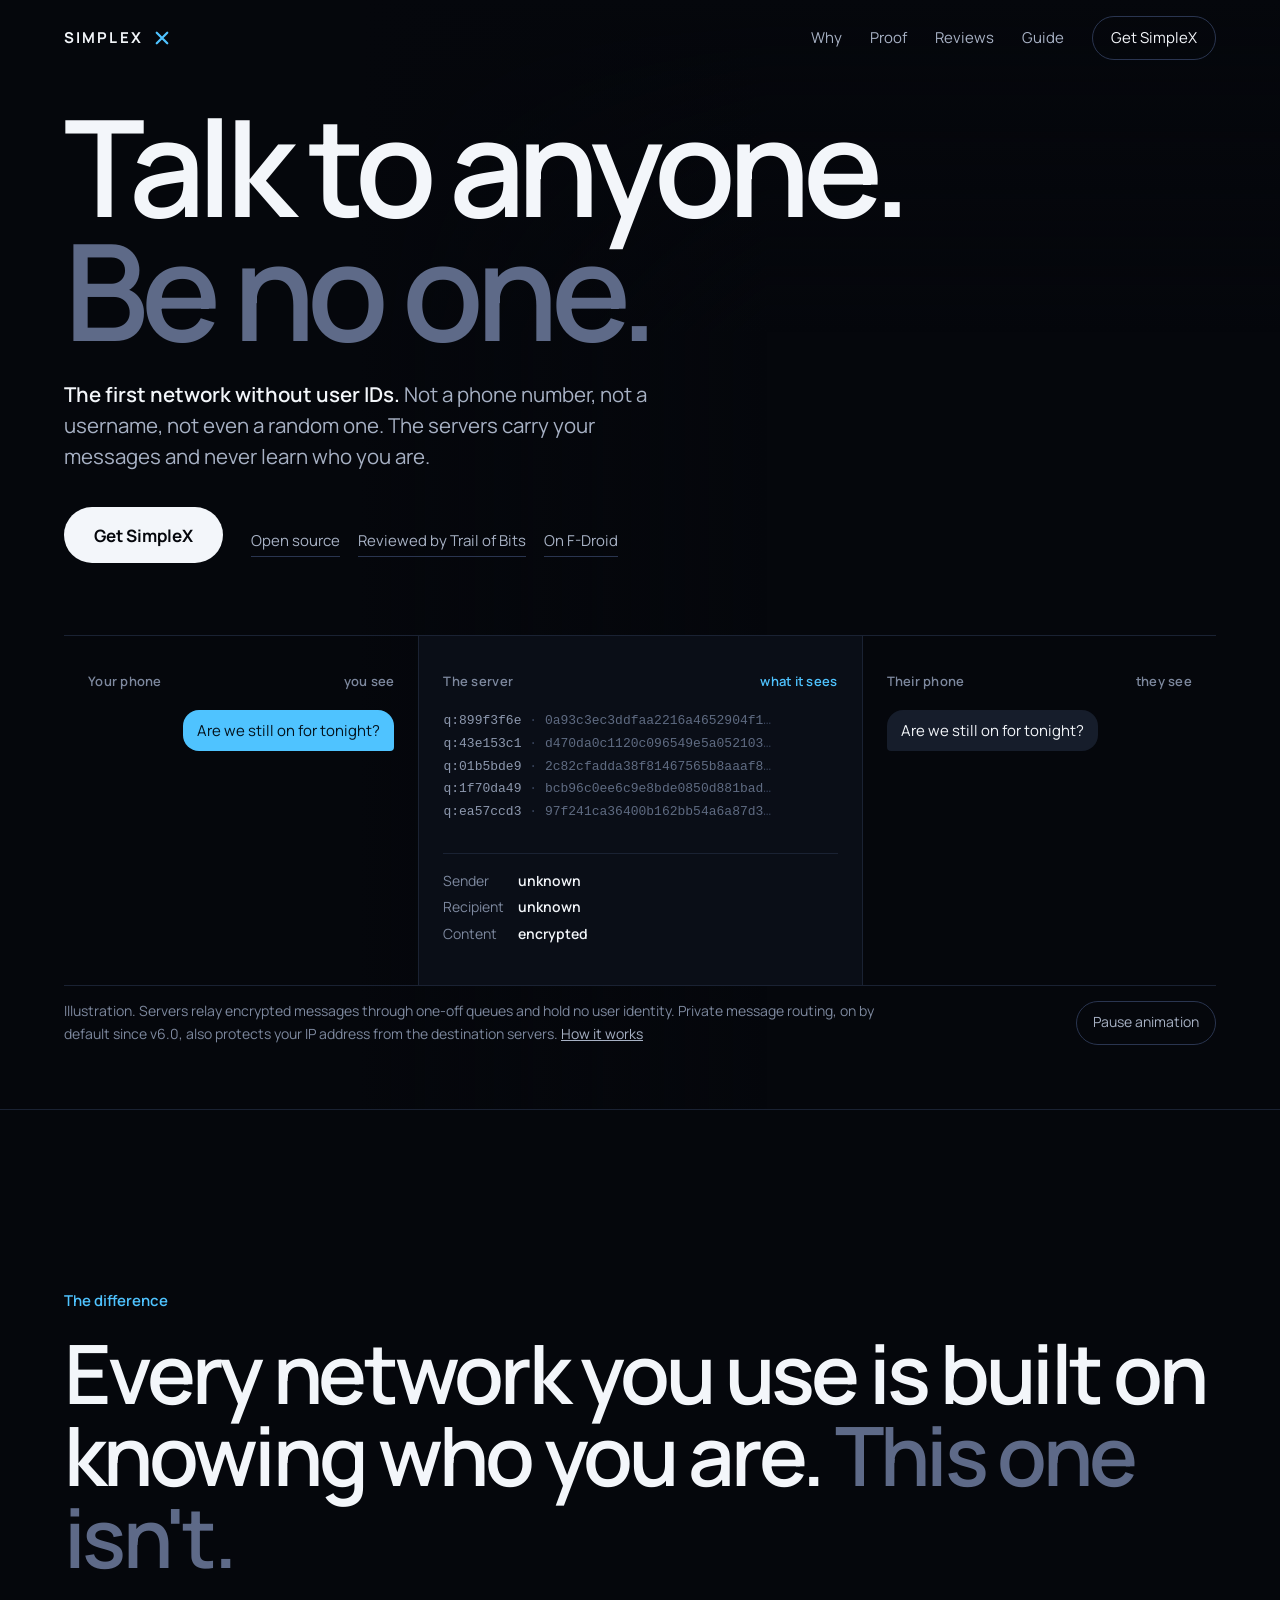
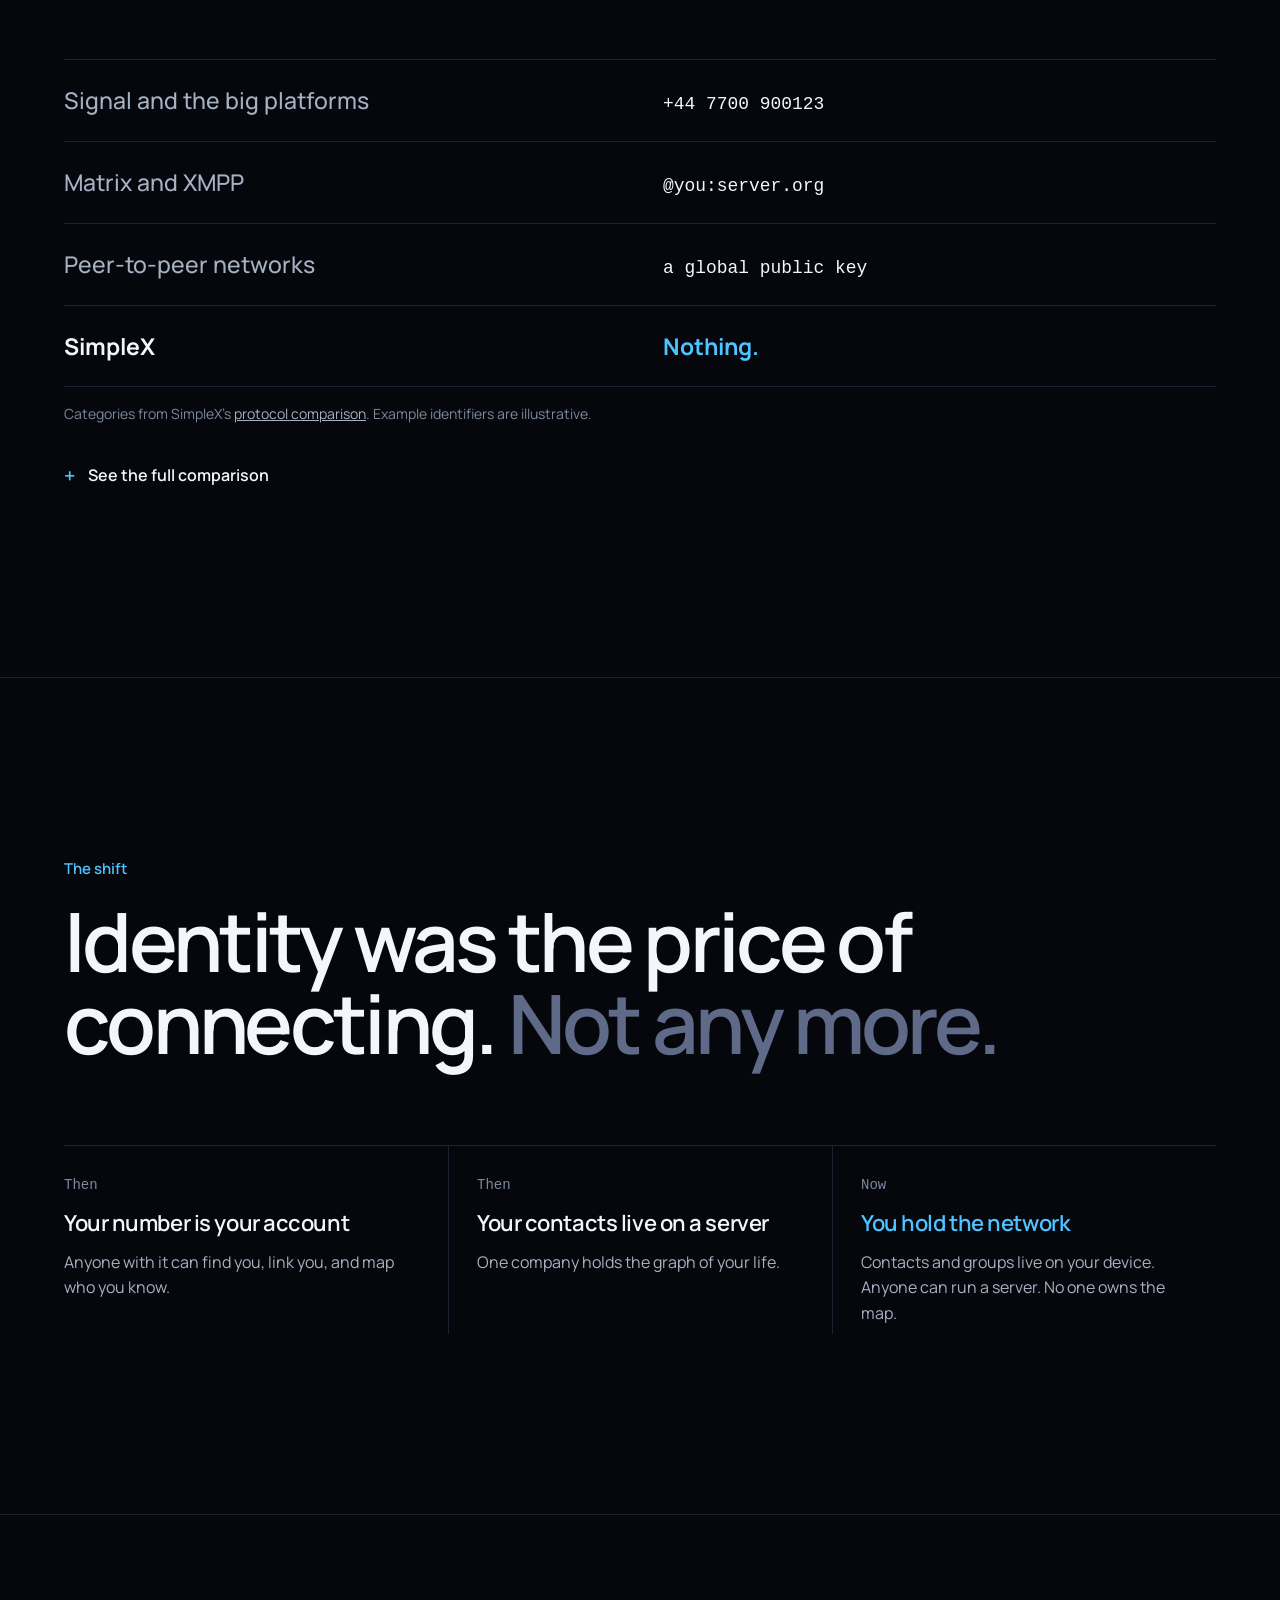
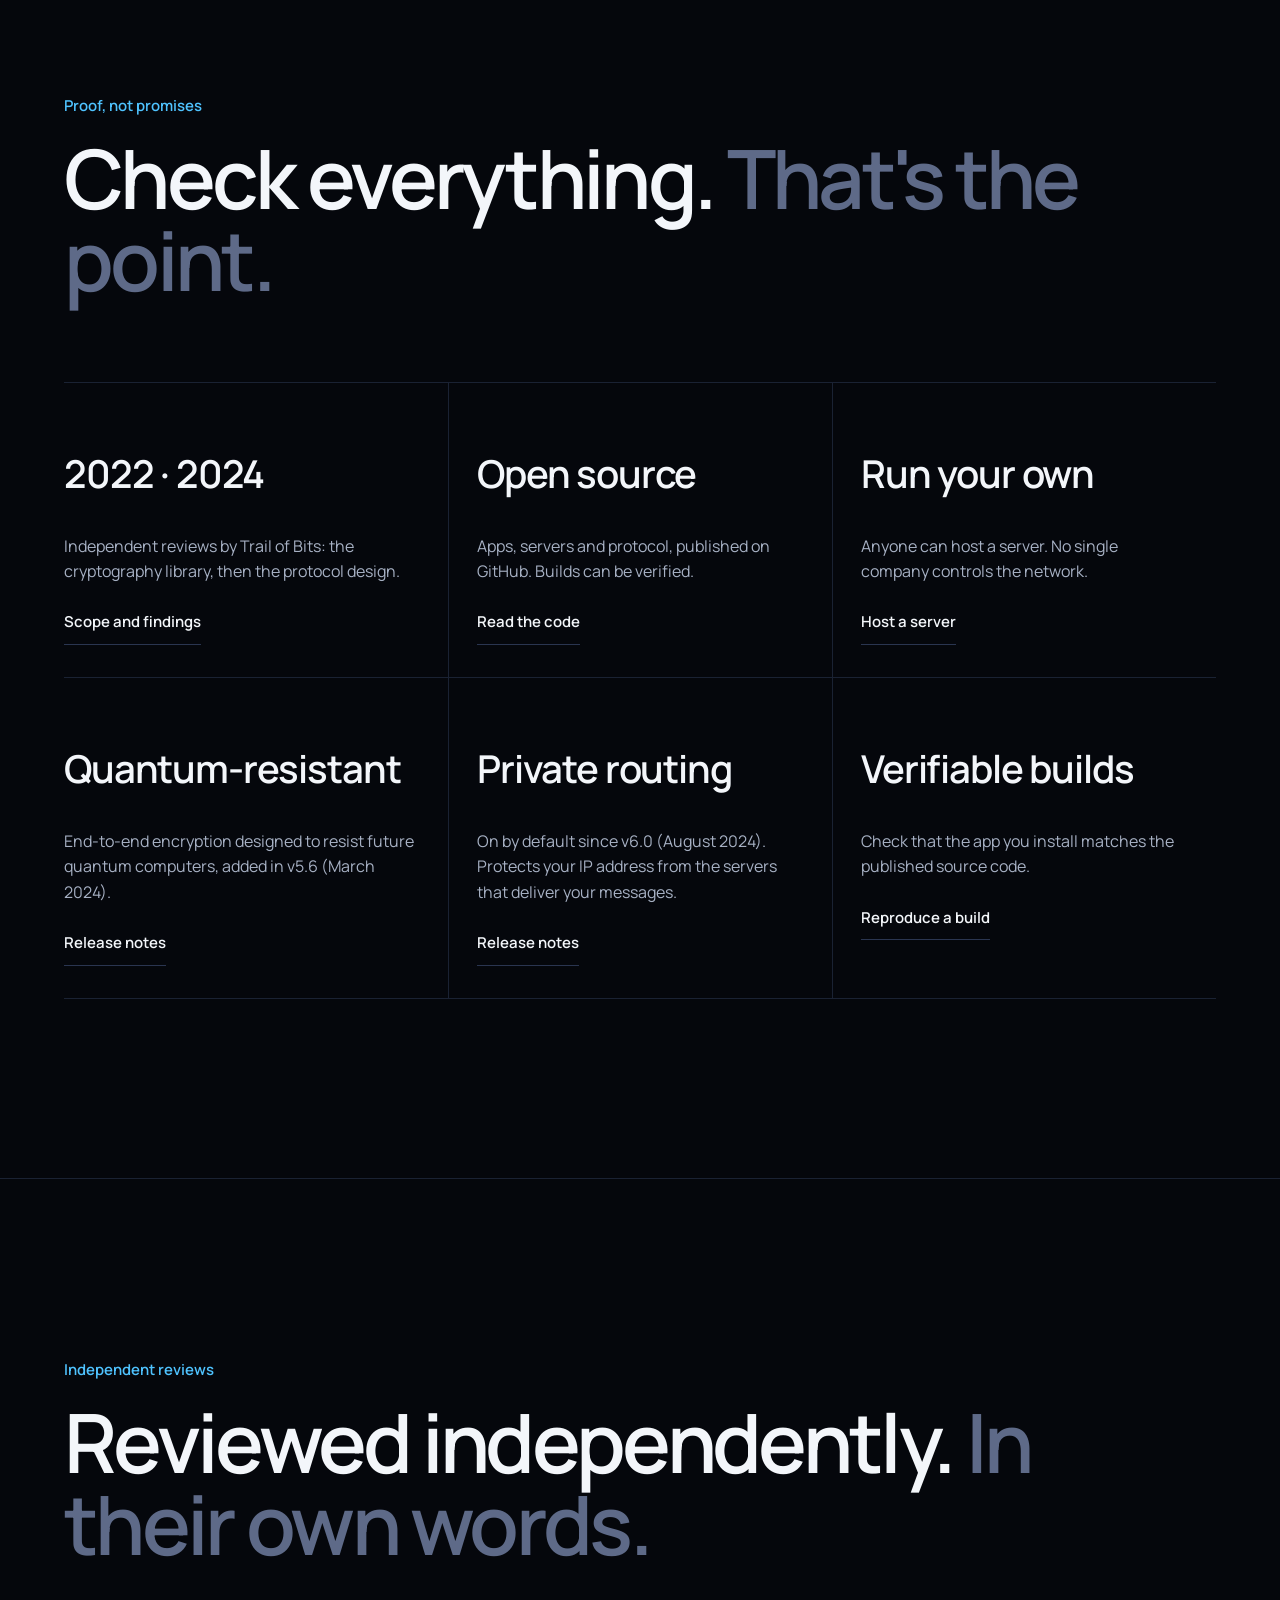
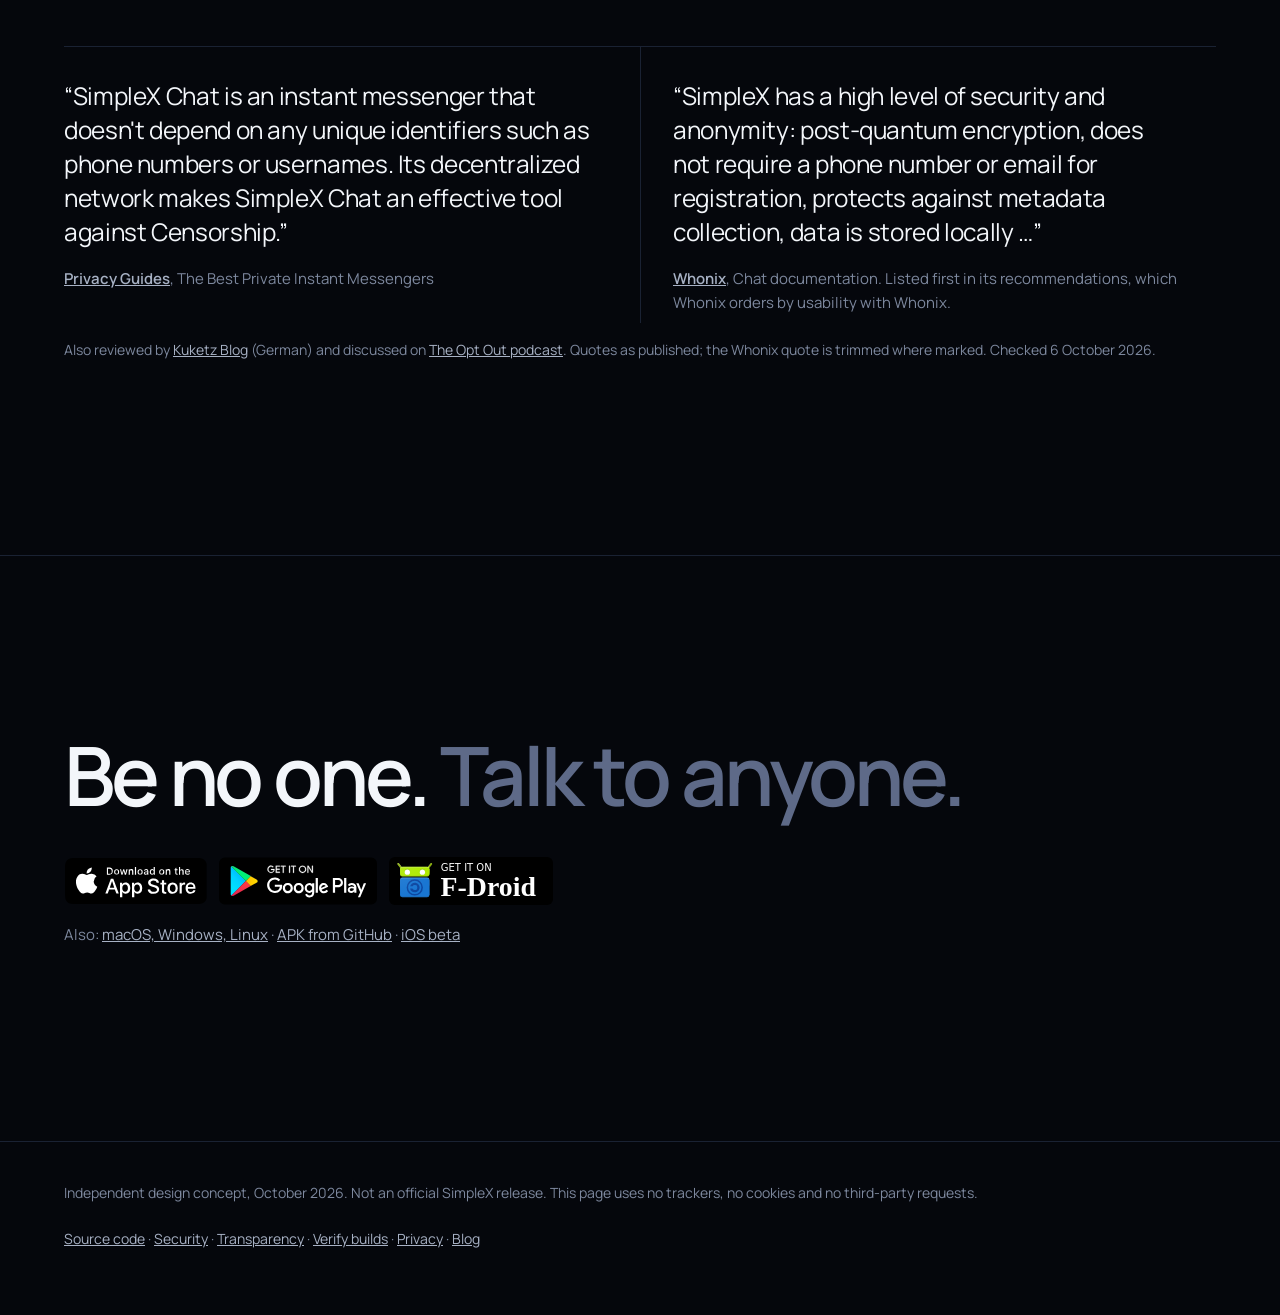
==== commit 6e87169f: "Hero: embossed gravitational waves; copy pass on the reviews section Adds a generated background ima" ====
--- a/index.html
+++ b/index.html
@@ -179,7 +179,7 @@
   .pulse{animation:none;display:none}
   .msg,.log li{transition:none}
 }
-</style>
+/* Hero background: gravitational waves from a binary inspiral, rendered in code (assets/gravity-waves.py). Decorative, no text sits on its brightest area. */.hero{position:relative;isolation:isolate;overflow:hidden}.hero::before{content:"";position:absolute;z-index:-1;left:62%;top:46%;width:1800px;height:1800px;transform:translate(-50%,-50%) perspective(950px) rotateX(58deg) rotateZ(-18deg);background:url("assets/gravity-waves.webp") center/cover no-repeat;-webkit-mask-image:radial-gradient(circle at 50% 50%,#000 20%,transparent 58%);mask-image:radial-gradient(circle at 50% 50%,#000 20%,transparent 58%);pointer-events:none}.hero::after{content:"";position:absolute;inset:0;z-index:-1;background:linear-gradient(90deg,var(--bg) 0,var(--bg) 28%,transparent 60%),linear-gradient(180deg,var(--bg) 0,transparent 30%);pointer-events:none}@media (max-width:860px){.hero::before{left:62%;top:640px;width:1000px;height:1000px;transform:translate(-50%,-50%) perspective(600px) rotateX(55deg) rotateZ(-18deg);opacity:.7}.hero::after{background:linear-gradient(180deg,var(--bg) 0,var(--bg) 40%,transparent 70%)}}</style>
 </head>
 <body>
 <a class="skip" href="#main">Skip to content</a>
@@ -297,7 +297,7 @@
       <div class="fact"><p class="v">Open source</p><p class="d">Apps, servers and protocol, published on GitHub. Builds can be verified.</p><a href="https://github.com/simplex-chat">Read the code</a></div>
       <div class="fact"><p class="v">Run your own</p><p class="d">Anyone can host a server. No single company controls the network.</p><a href="https://simplex.chat/docs/server.html">Host a server</a></div>
       <div class="fact"><p class="v">Quantum-resistant</p><p class="d">End-to-end encryption designed to resist future quantum computers, added in v5.6 (March 2024).</p><a href="https://simplex.chat/blog/20240323-simplex-network-privacy-non-profit-v5-6-quantum-resistant-e2e-encryption-simple-migration.html">Release notes</a></div>
-      <div class="fact"><p class="v">Private routing</p><p class="d">On by default since v6.0 (August 2024). Protects your IP address from the servers that deliver your messages.</p><a href="https://simplex.chat/blog/20240814-simplex-chat-vision-funding-v6-private-routing-new-user-experience.html">How it works</a></div>
+      <div class="fact"><p class="v">Private routing</p><p class="d">On by default since v6.0 (August 2024). Protects your IP address from the servers that deliver your messages.</p><a href="https://simplex.chat/blog/20240814-simplex-chat-vision-funding-v6-private-routing-new-user-experience.html">Release notes</a></div>
       <div class="fact"><p class="v">Verifiable builds</p><p class="d">Check that the app you install matches the published source code.</p><a href="https://simplex.chat/reproduce/">Reproduce a build</a></div>
     </div>
   </div>
@@ -305,15 +305,15 @@
 
 <section class="s" id="voices" aria-labelledby="voices-h">
   <div class="wrap">
-    <p class="kicker">Independent voices</p>
-    <h2 class="big" id="voices-h">Don't take our word for it. <span class="dim">Read theirs.</span></h2>
+    <p class="kicker">Independent reviews</p>
+    <h2 class="big" id="voices-h">Reviewed independently. <span class="dim">In their own words.</span></h2>
     <div class="quotes">
       <figure>
-        <blockquote lang="en"><p>"SimpleX Chat is an instant messenger that doesn't depend on any unique identifiers such as phone numbers or usernames. Its decentralized network makes SimpleX Chat an effective tool against Censorship."</p></blockquote>
+        <blockquote lang="en"><p>“SimpleX Chat is an instant messenger that doesn't depend on any unique identifiers such as phone numbers or usernames. Its decentralized network makes SimpleX Chat an effective tool against Censorship.”</p></blockquote>
         <figcaption><a href="https://www.privacyguides.org/en/real-time-communication/#simplex-chat">Privacy Guides</a>, The Best Private Instant Messengers</figcaption>
       </figure>
       <figure>
-        <blockquote lang="en"><p>"SimpleX has a high level of security and anonymity: post-quantum encryption, does not require a phone number or email for registration, protects against metadata collection, data is stored locally …"</p></blockquote>
+        <blockquote lang="en"><p>“SimpleX has a high level of security and anonymity: post-quantum encryption, does not require a phone number or email for registration, protects against metadata collection, data is stored locally …”</p></blockquote>
         <figcaption><a href="https://www.whonix.org/wiki/Chat#Recommendation">Whonix</a>, Chat documentation. Listed first in its recommendations, which Whonix orders by usability with Whonix.</figcaption>
       </figure>
     </div>
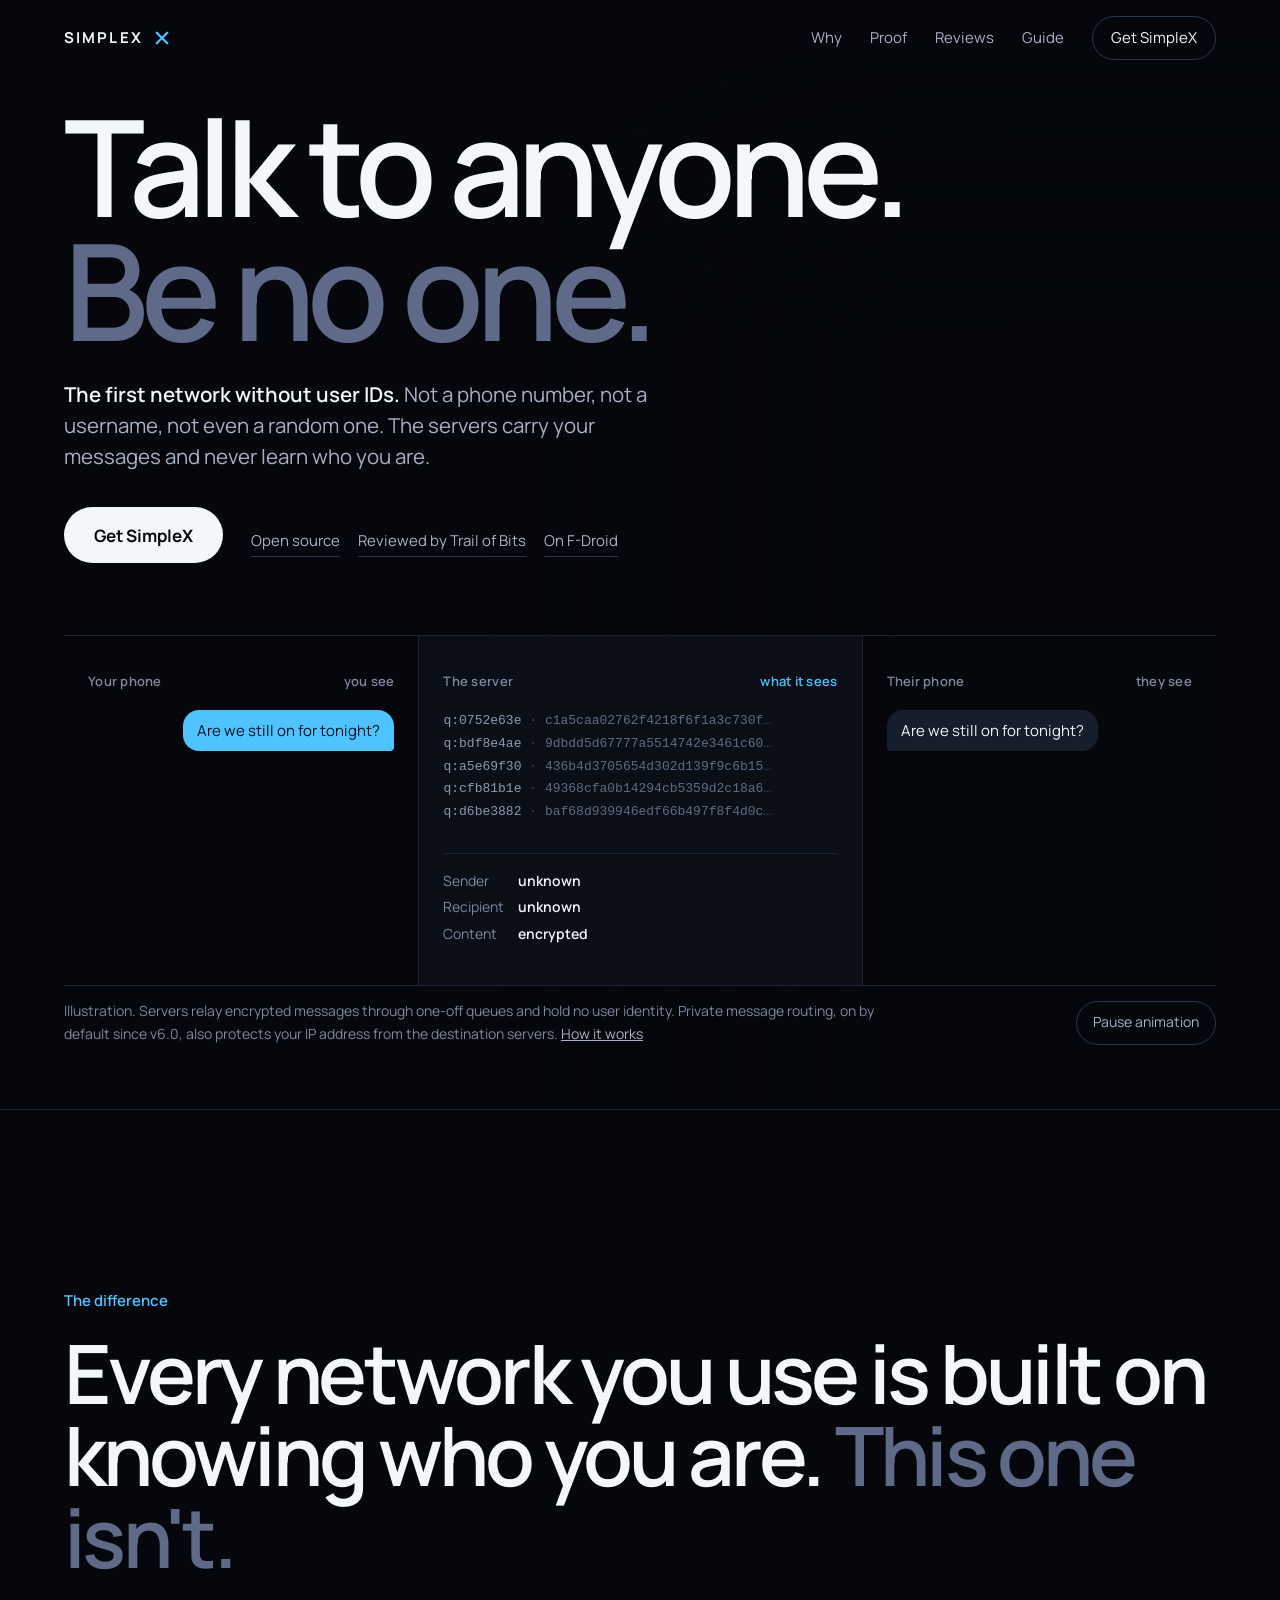
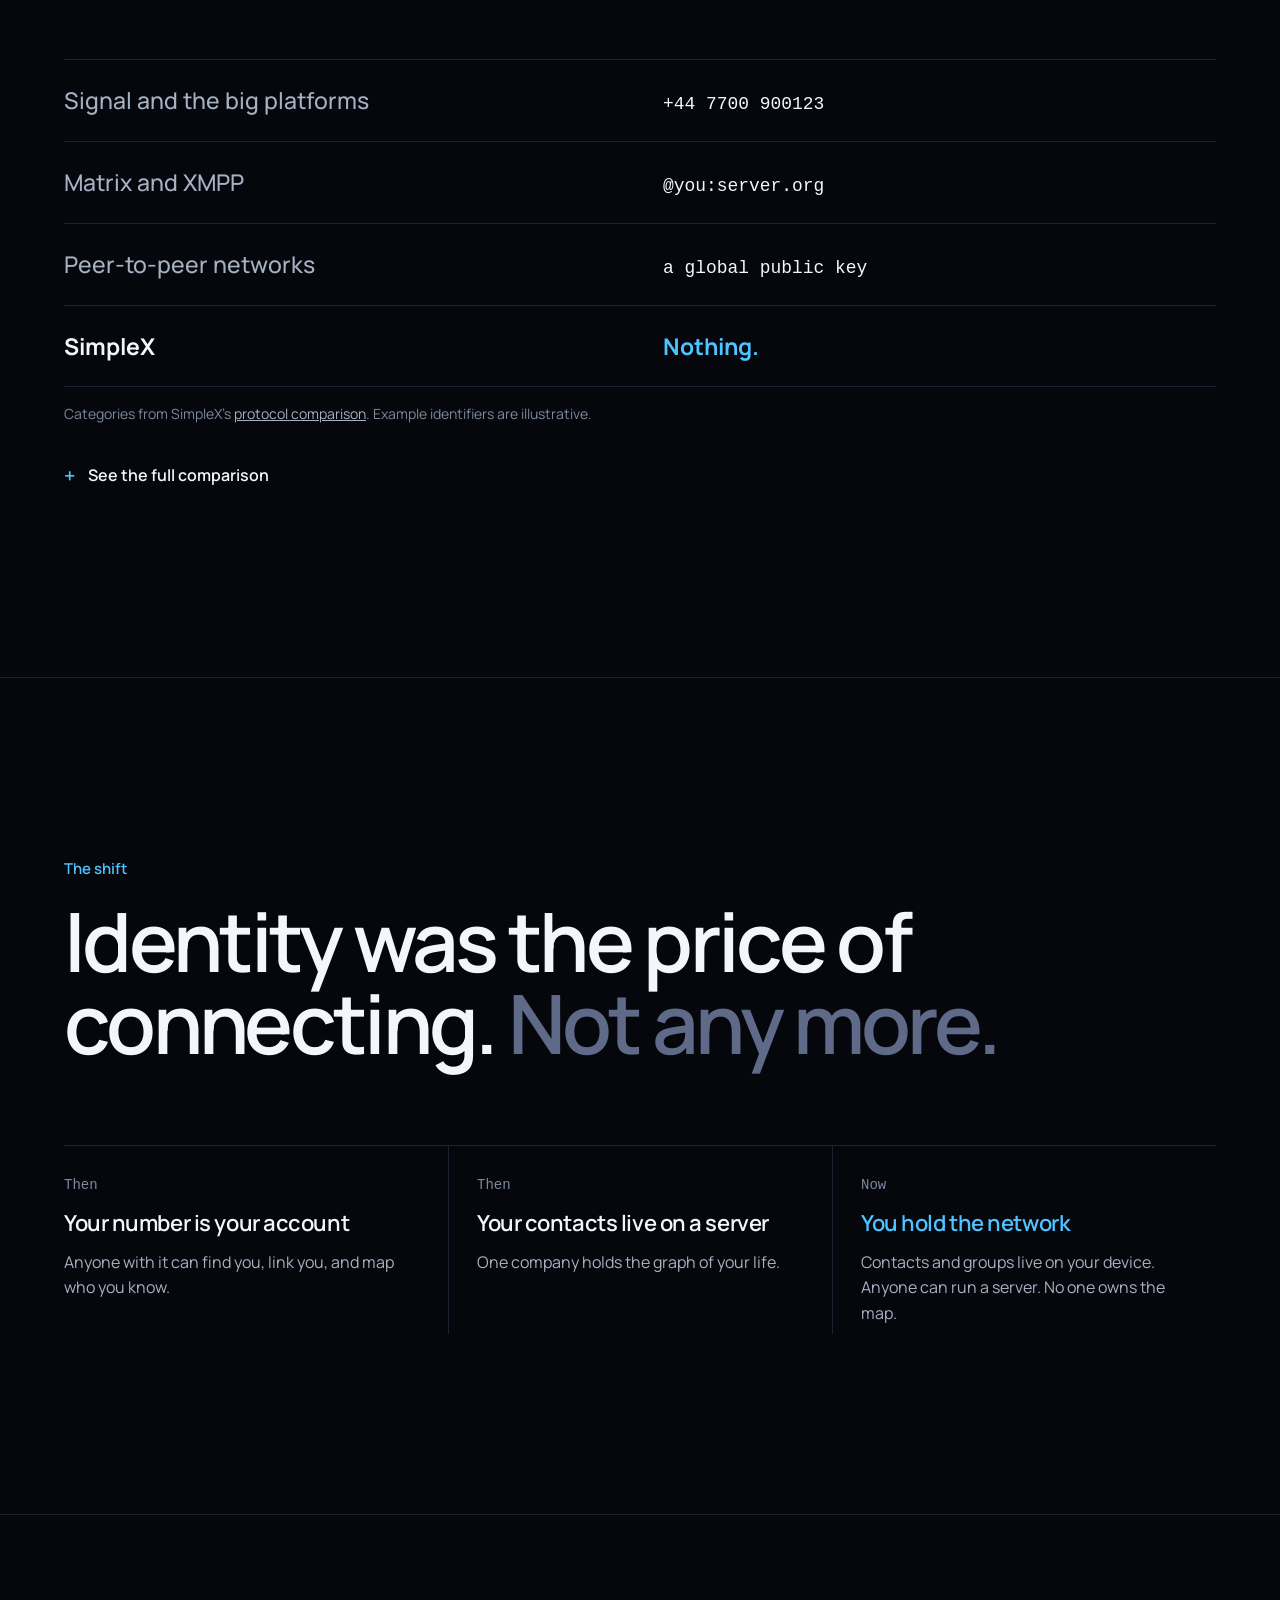
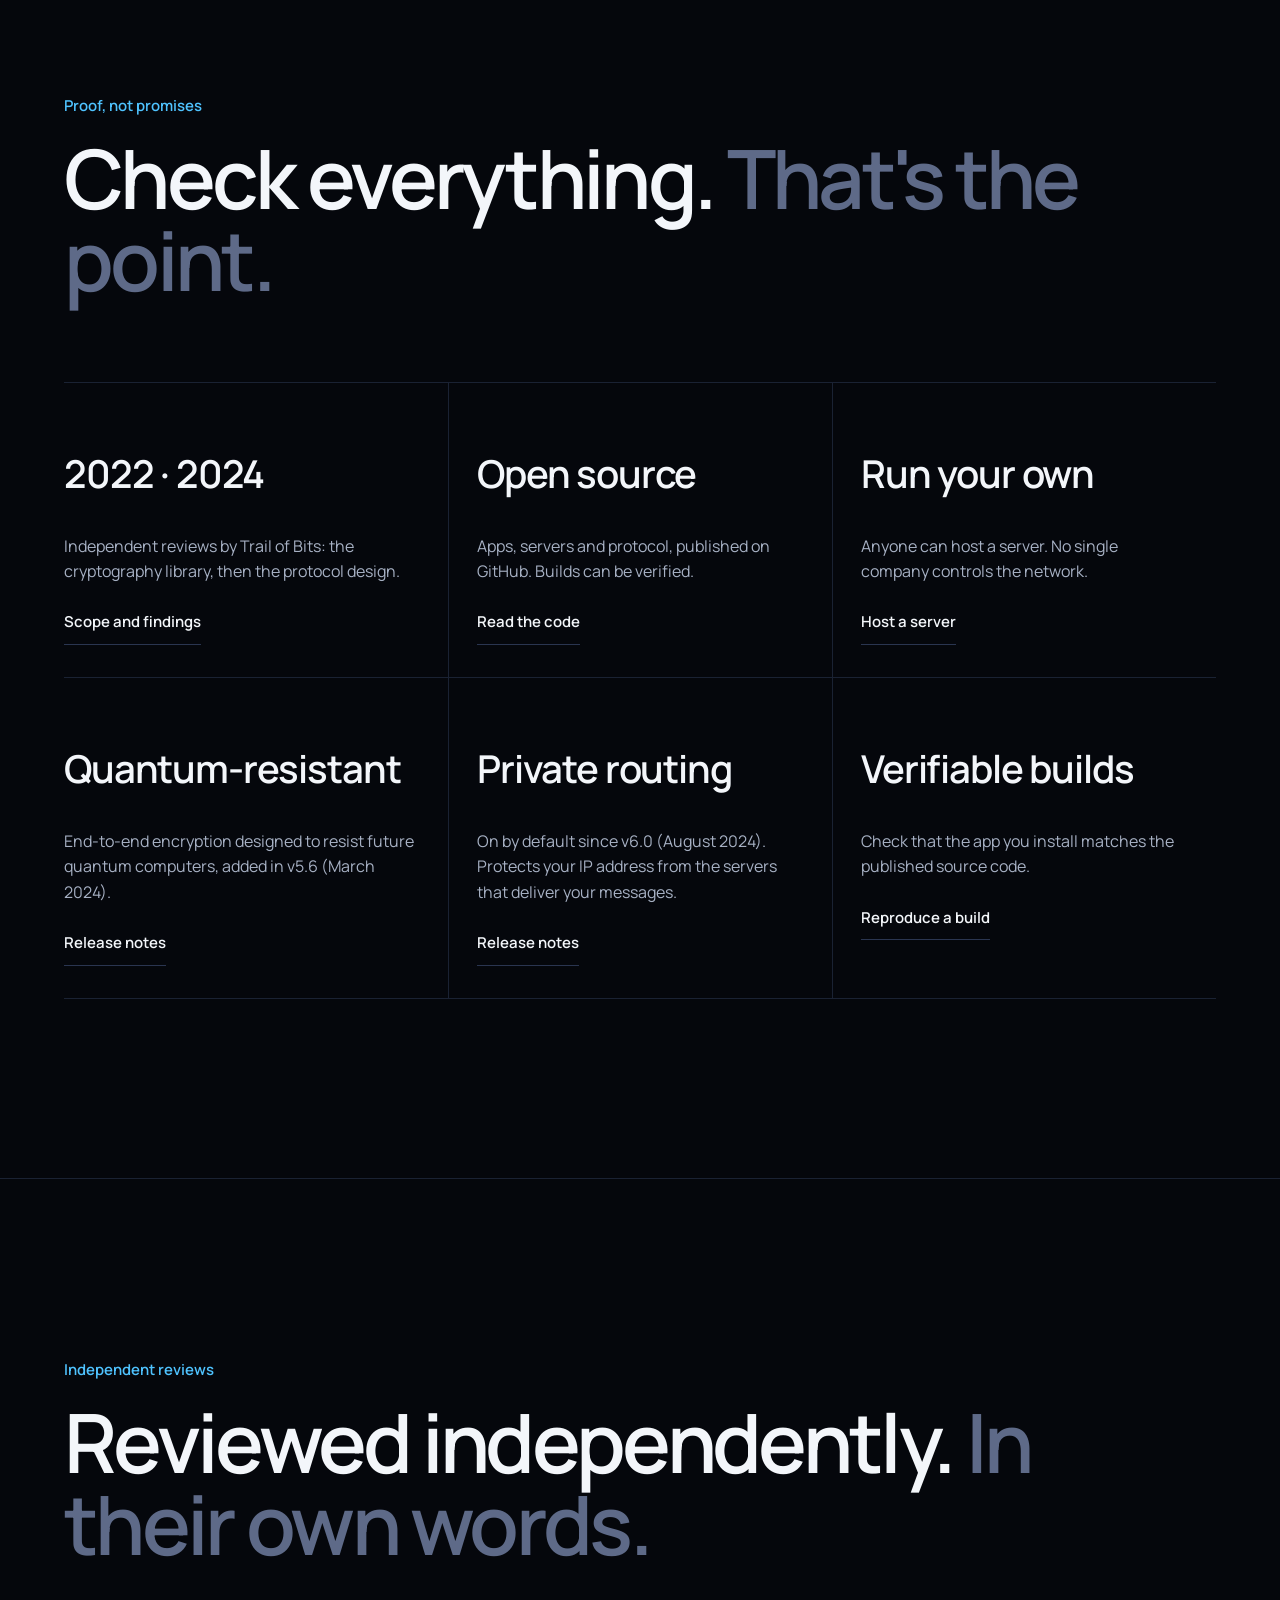
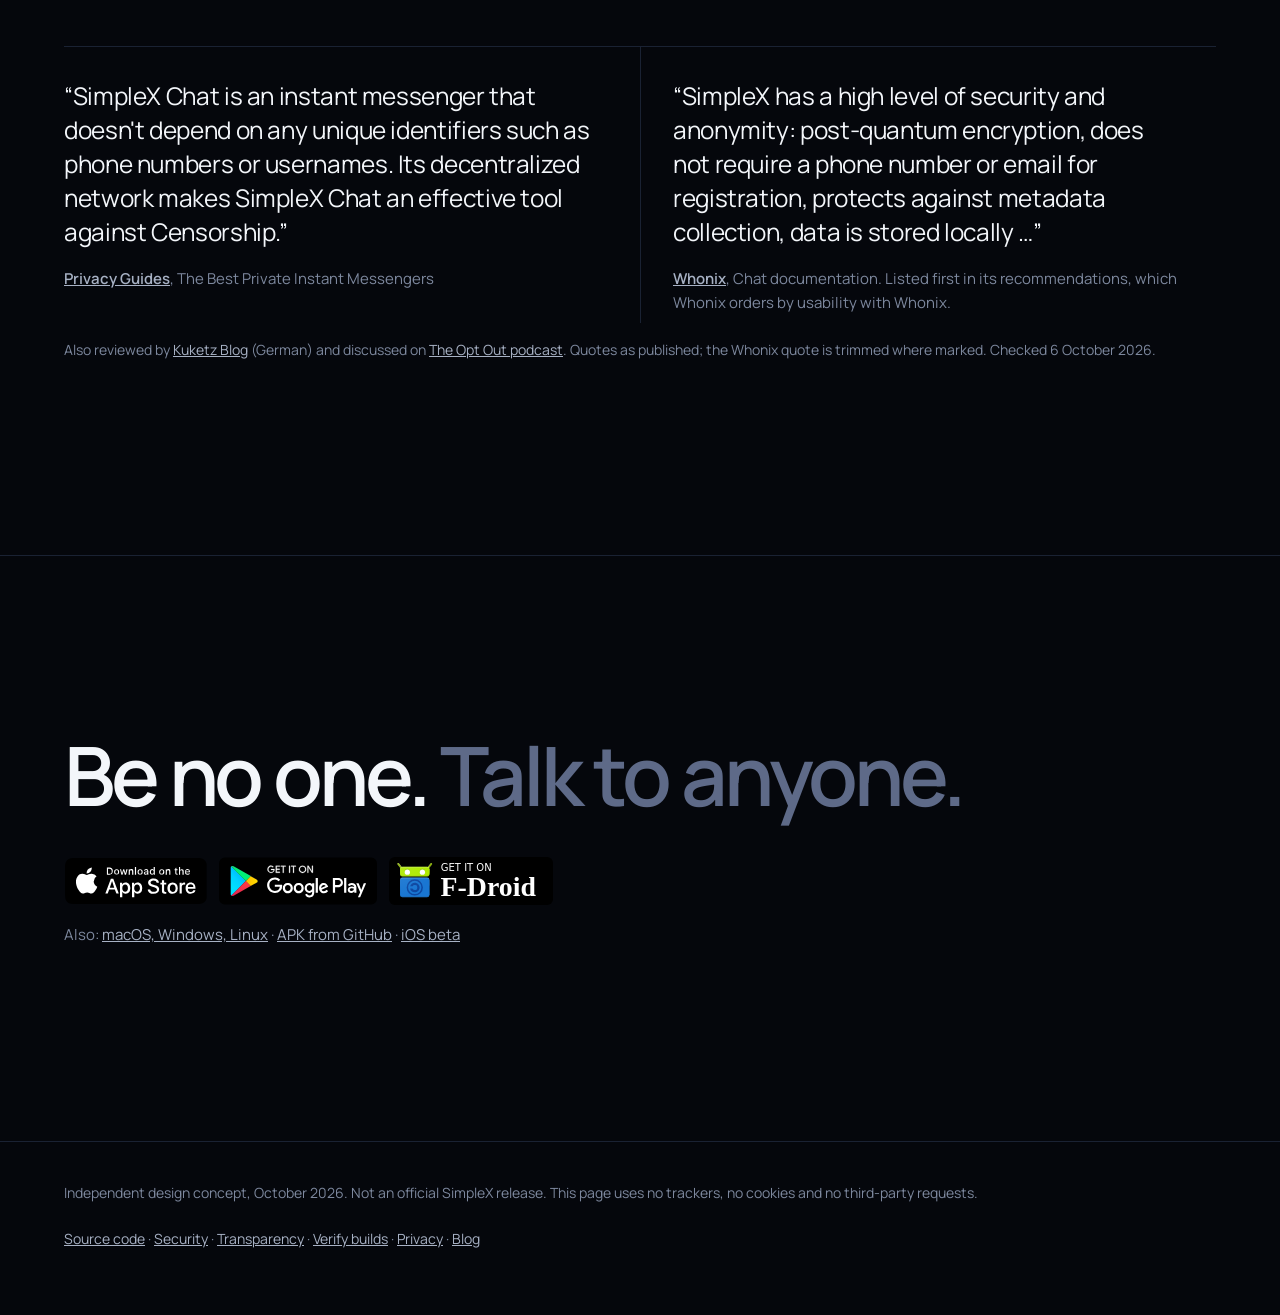
==== commit 3f522f0a: "Hero waves: fixes from the critique loop Demo panels over the waves get a dark fill so small labels " ====
--- a/index.html
+++ b/index.html
@@ -179,7 +179,7 @@
   .pulse{animation:none;display:none}
   .msg,.log li{transition:none}
 }
-/* Hero background: gravitational waves from a binary inspiral, rendered in code (assets/gravity-waves.py). Decorative, no text sits on its brightest area. */.hero{position:relative;isolation:isolate;overflow:hidden}.hero::before{content:"";position:absolute;z-index:-1;left:62%;top:46%;width:1800px;height:1800px;transform:translate(-50%,-50%) perspective(950px) rotateX(58deg) rotateZ(-18deg);background:url("assets/gravity-waves.webp") center/cover no-repeat;-webkit-mask-image:radial-gradient(circle at 50% 50%,#000 20%,transparent 58%);mask-image:radial-gradient(circle at 50% 50%,#000 20%,transparent 58%);pointer-events:none}.hero::after{content:"";position:absolute;inset:0;z-index:-1;background:linear-gradient(90deg,var(--bg) 0,var(--bg) 28%,transparent 60%),linear-gradient(180deg,var(--bg) 0,transparent 30%);pointer-events:none}@media (max-width:860px){.hero::before{left:62%;top:640px;width:1000px;height:1000px;transform:translate(-50%,-50%) perspective(600px) rotateX(55deg) rotateZ(-18deg);opacity:.7}.hero::after{background:linear-gradient(180deg,var(--bg) 0,var(--bg) 40%,transparent 70%)}}</style>
+/* Hero background: gravitational waves from a binary inspiral, rendered in code (assets/gravity-waves.py). Decorative, no text sits on its brightest area. */.hero{position:relative;isolation:isolate;overflow:hidden}.hero::before{content:"";position:absolute;z-index:-1;left:62%;top:46%;width:1800px;height:1800px;transform:translate(-50%,-50%) perspective(950px) rotateX(58deg) rotateZ(-18deg);background:url("assets/gravity-waves.webp") center/cover no-repeat;-webkit-mask-image:radial-gradient(circle at 50% 50%,#000 20%,transparent 58%);mask-image:radial-gradient(circle at 50% 50%,#000 20%,transparent 58%);pointer-events:none}.hero::after{content:"";position:absolute;inset:0;z-index:-1;background:linear-gradient(90deg,var(--bg) 0,var(--bg) 38%,transparent 70%),linear-gradient(180deg,var(--bg) 0,transparent 30%);pointer-events:none}.hero .node:not(.server){background:rgb(5 7 12/.86)}@media (max-width:860px){.hero::before{left:62%;top:700px;width:1000px;height:1000px;transform:translate(-50%,-50%) perspective(600px) rotateX(55deg) rotateZ(-18deg);opacity:.85}.hero::after{background:linear-gradient(180deg,var(--bg) 0,var(--bg) 19%,transparent 33%)}}</style>
 </head>
 <body>
 <a class="skip" href="#main">Skip to content</a>
